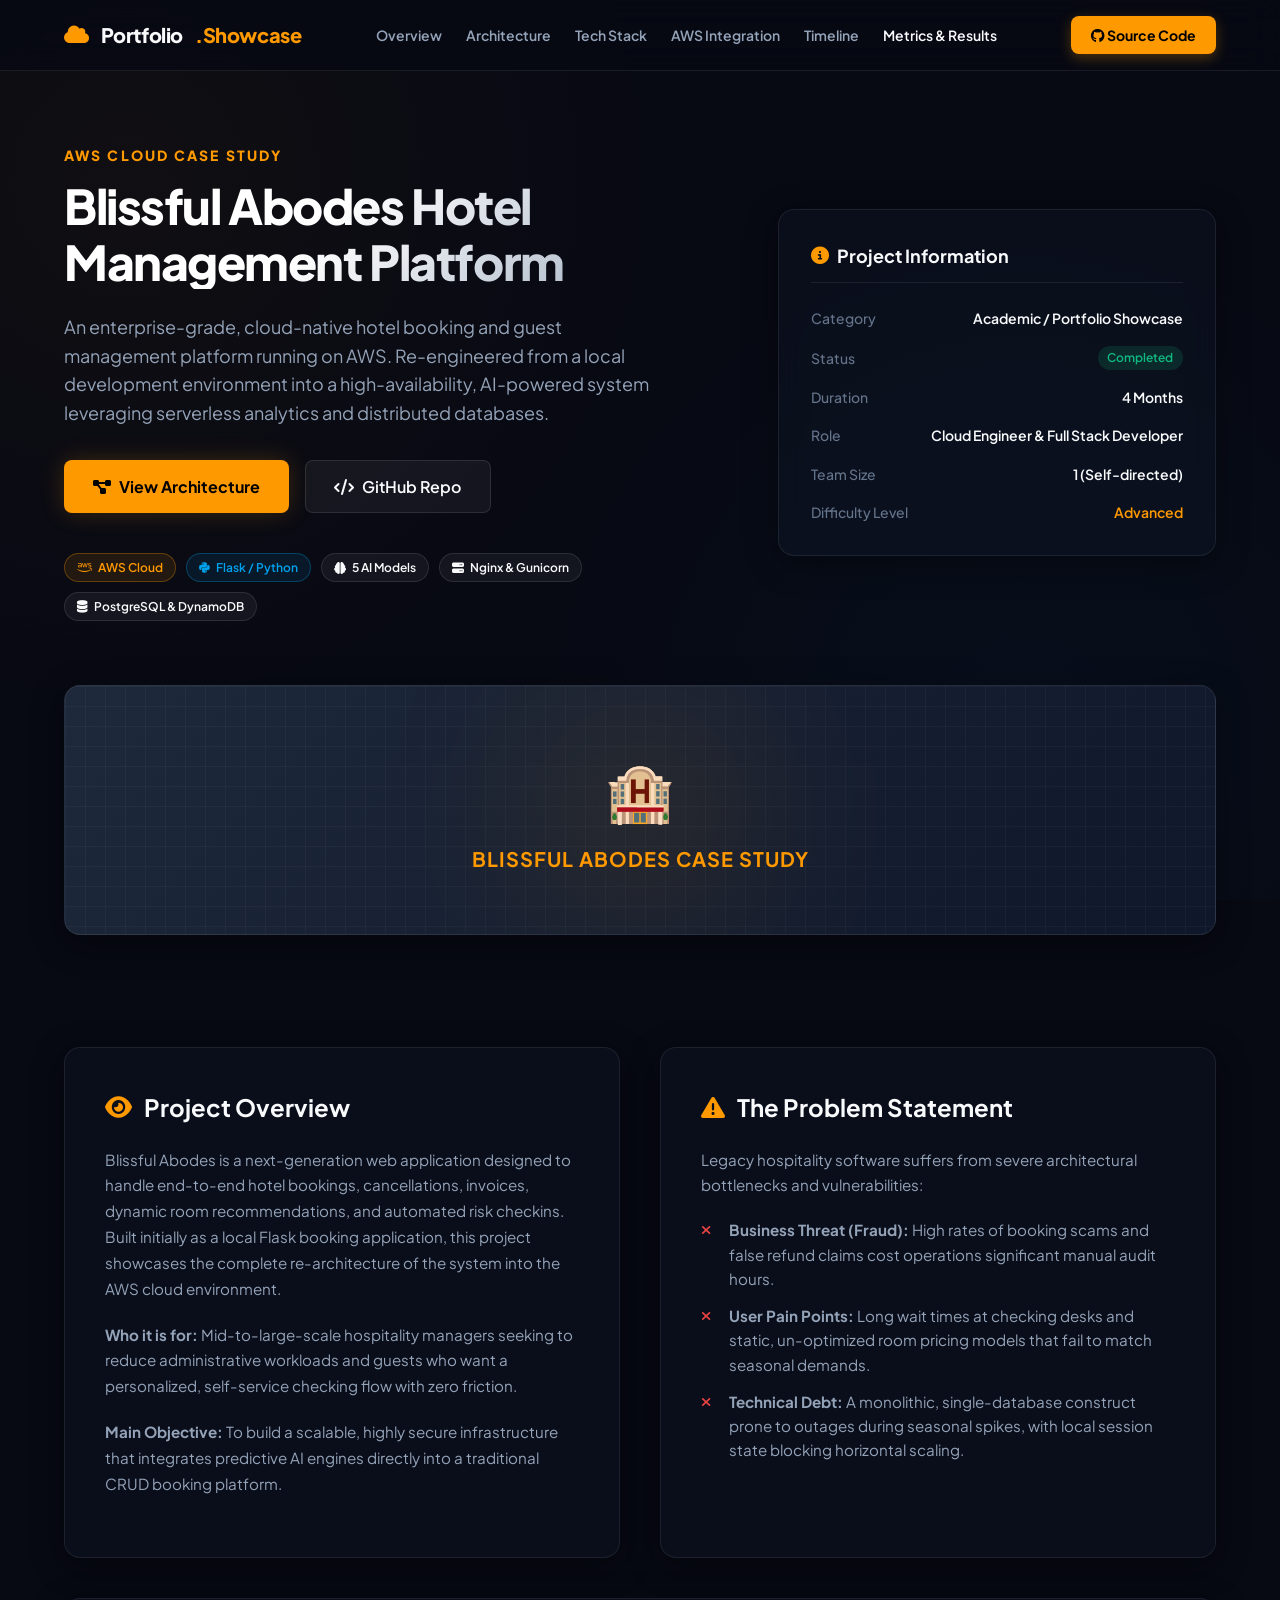
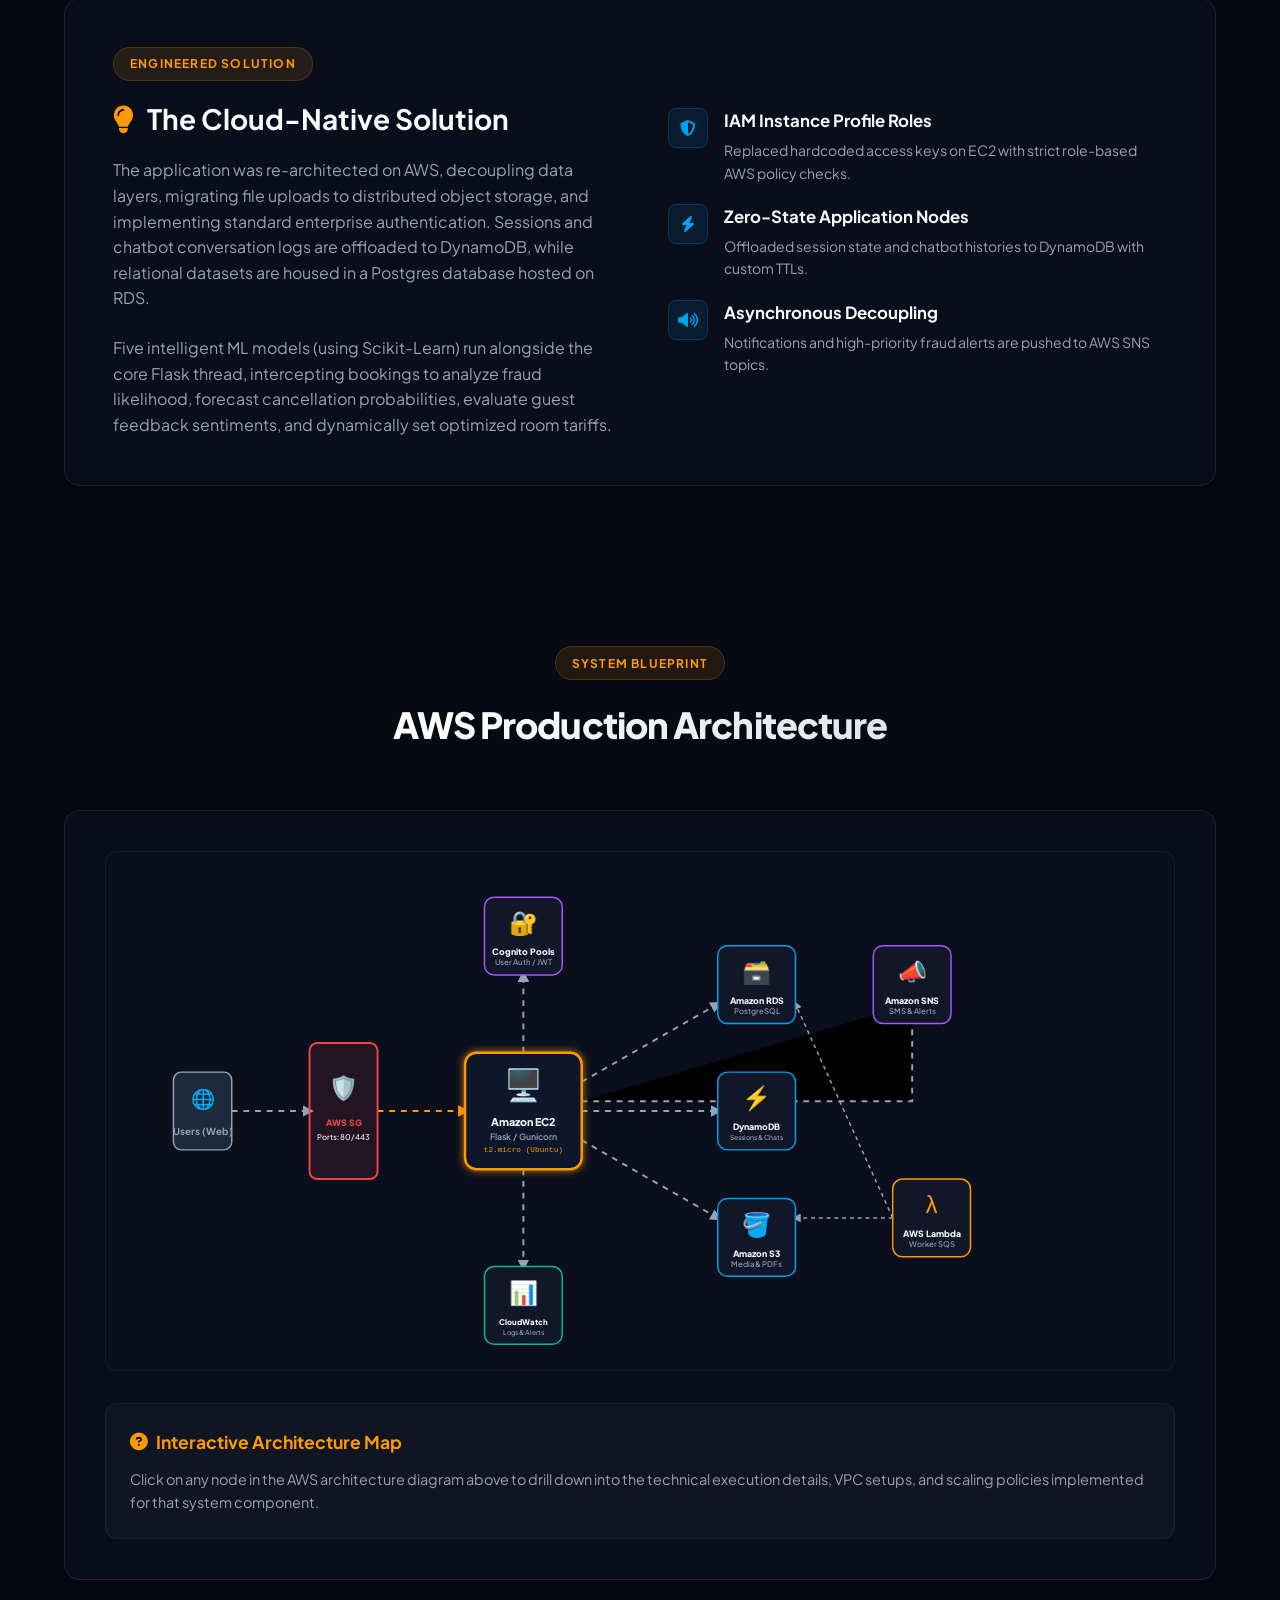
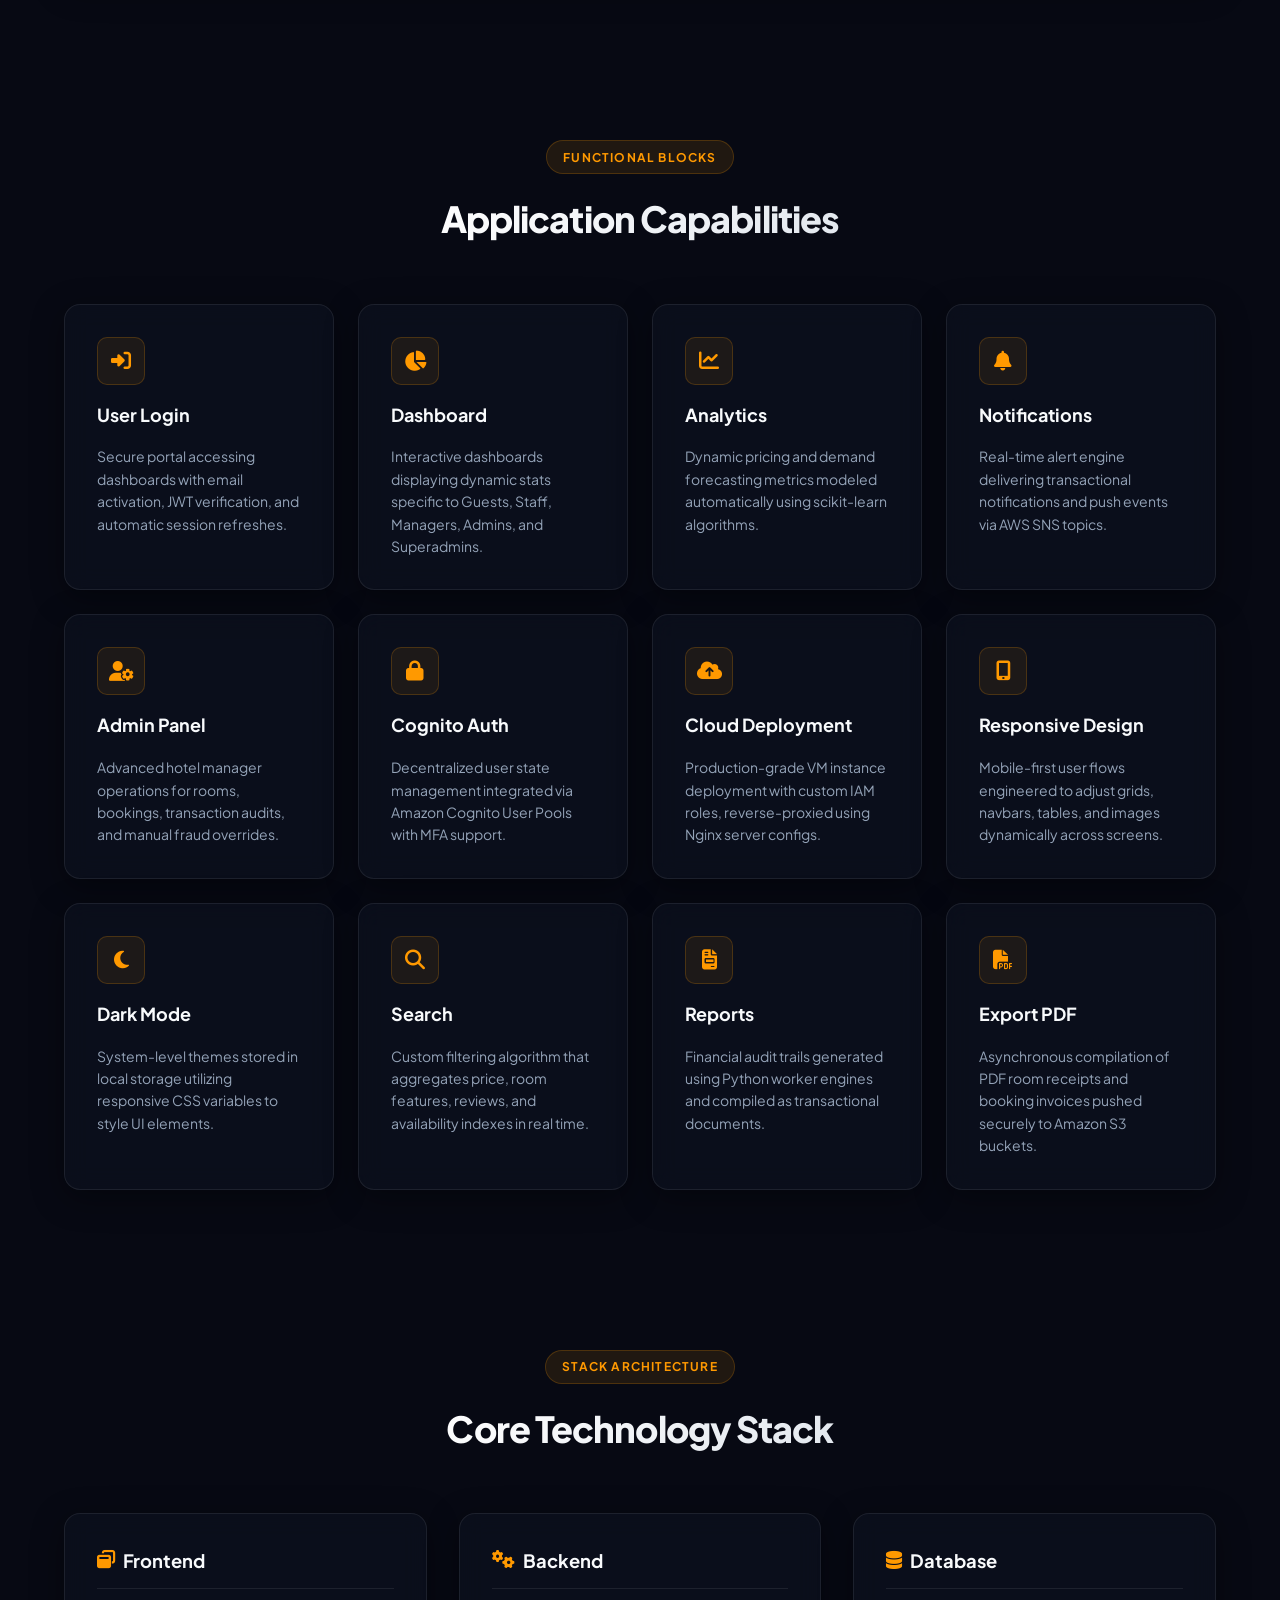
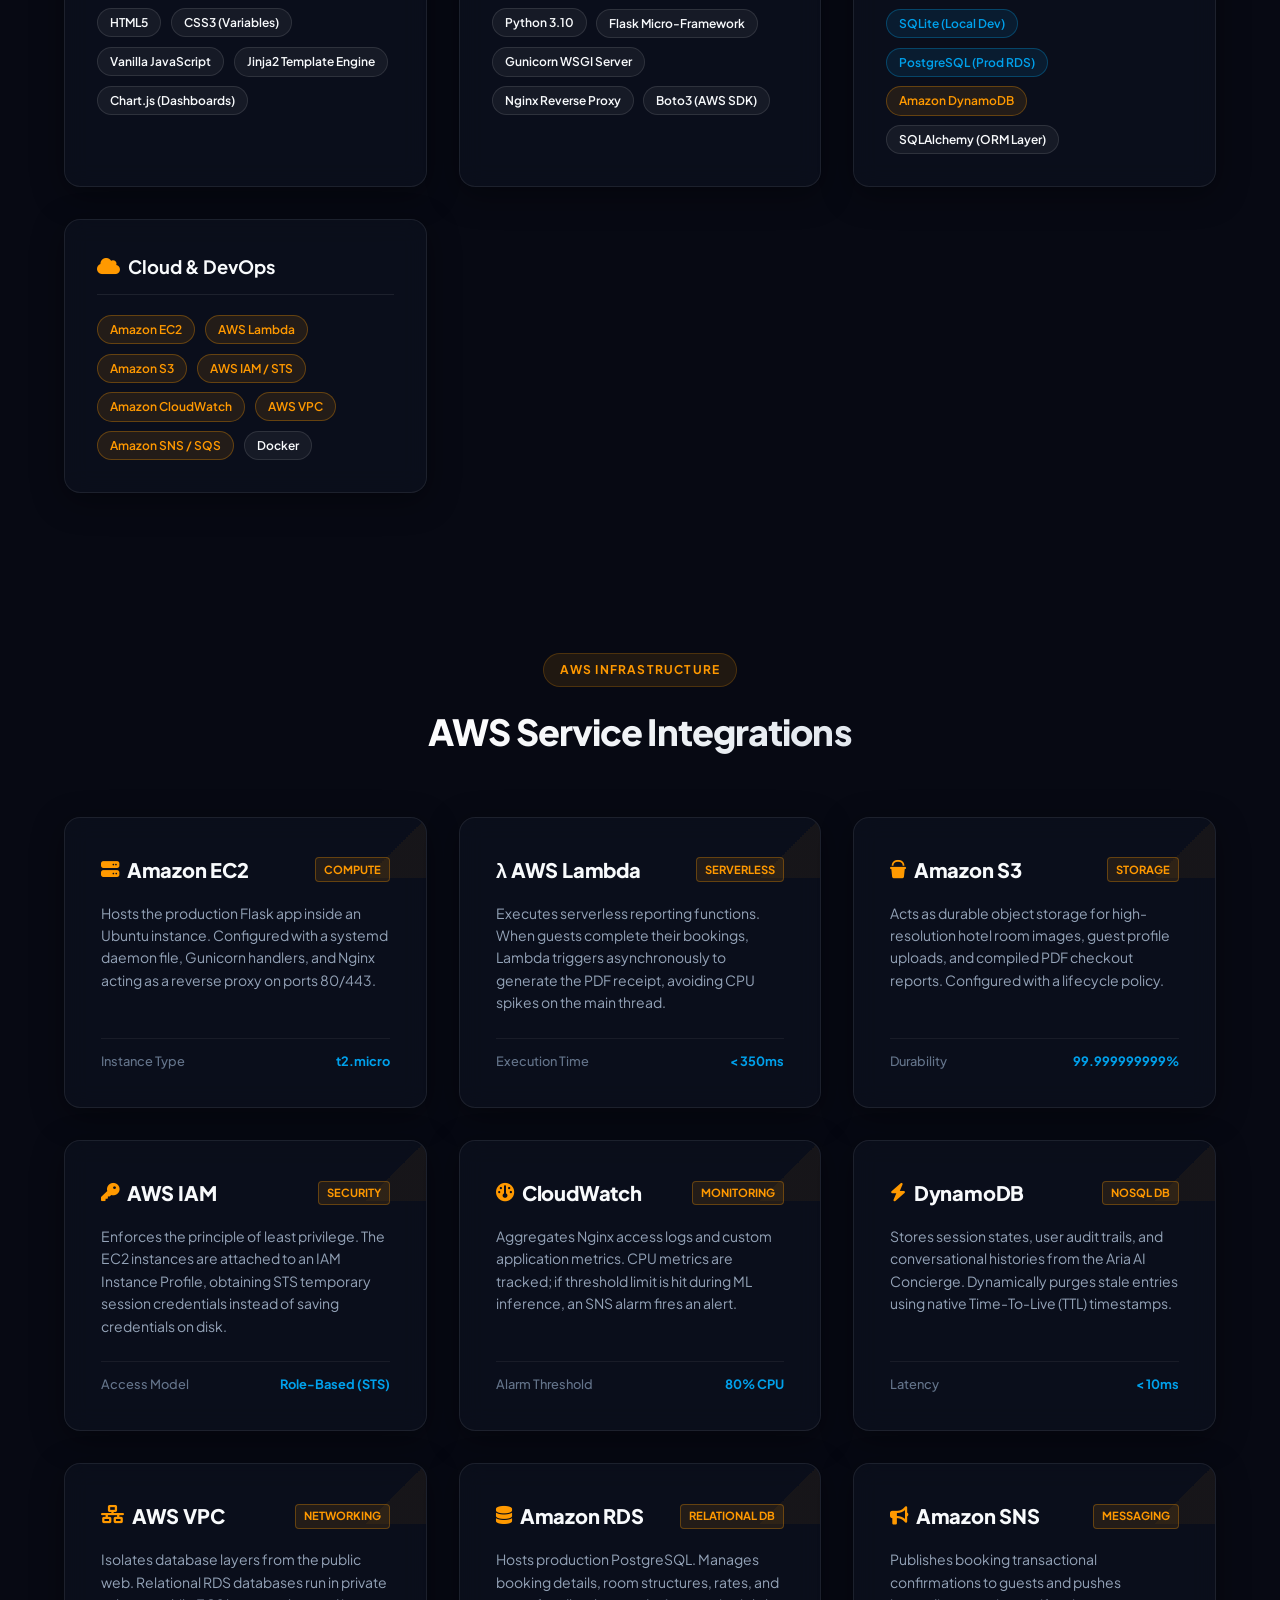
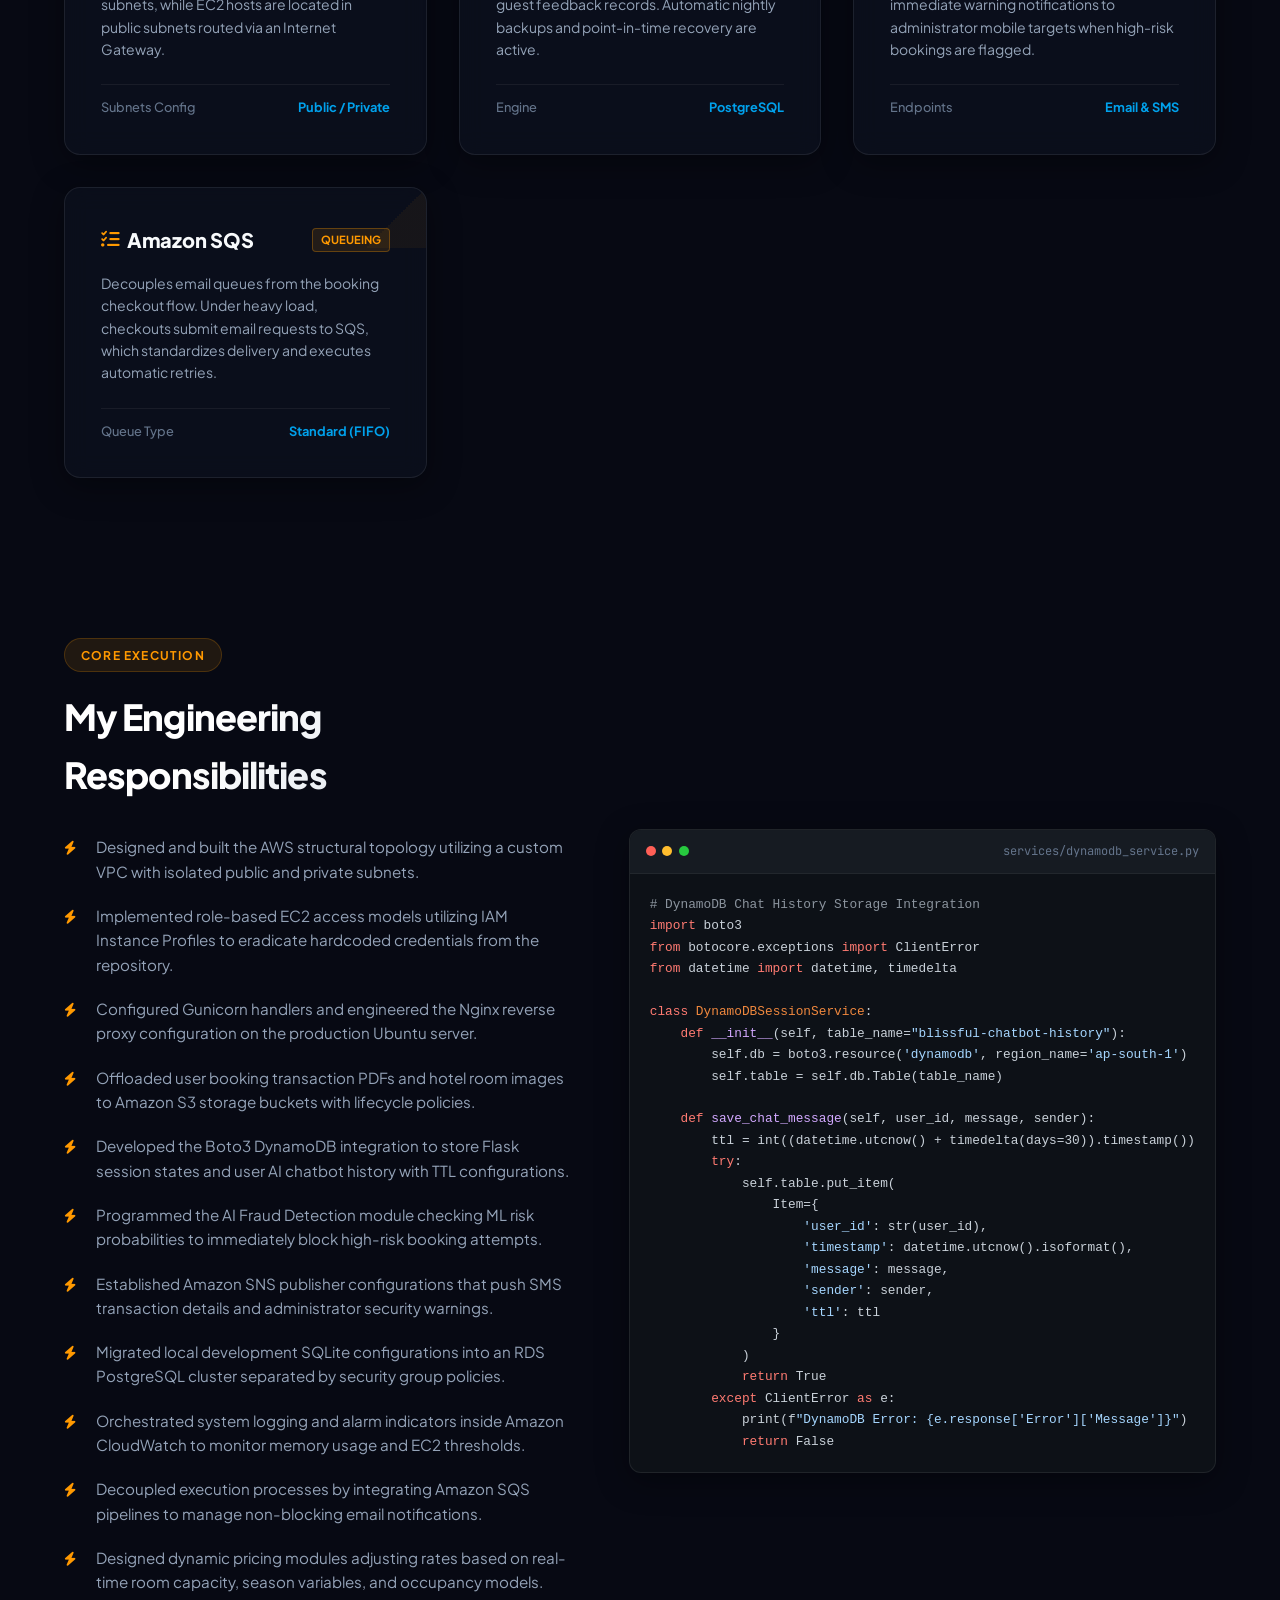
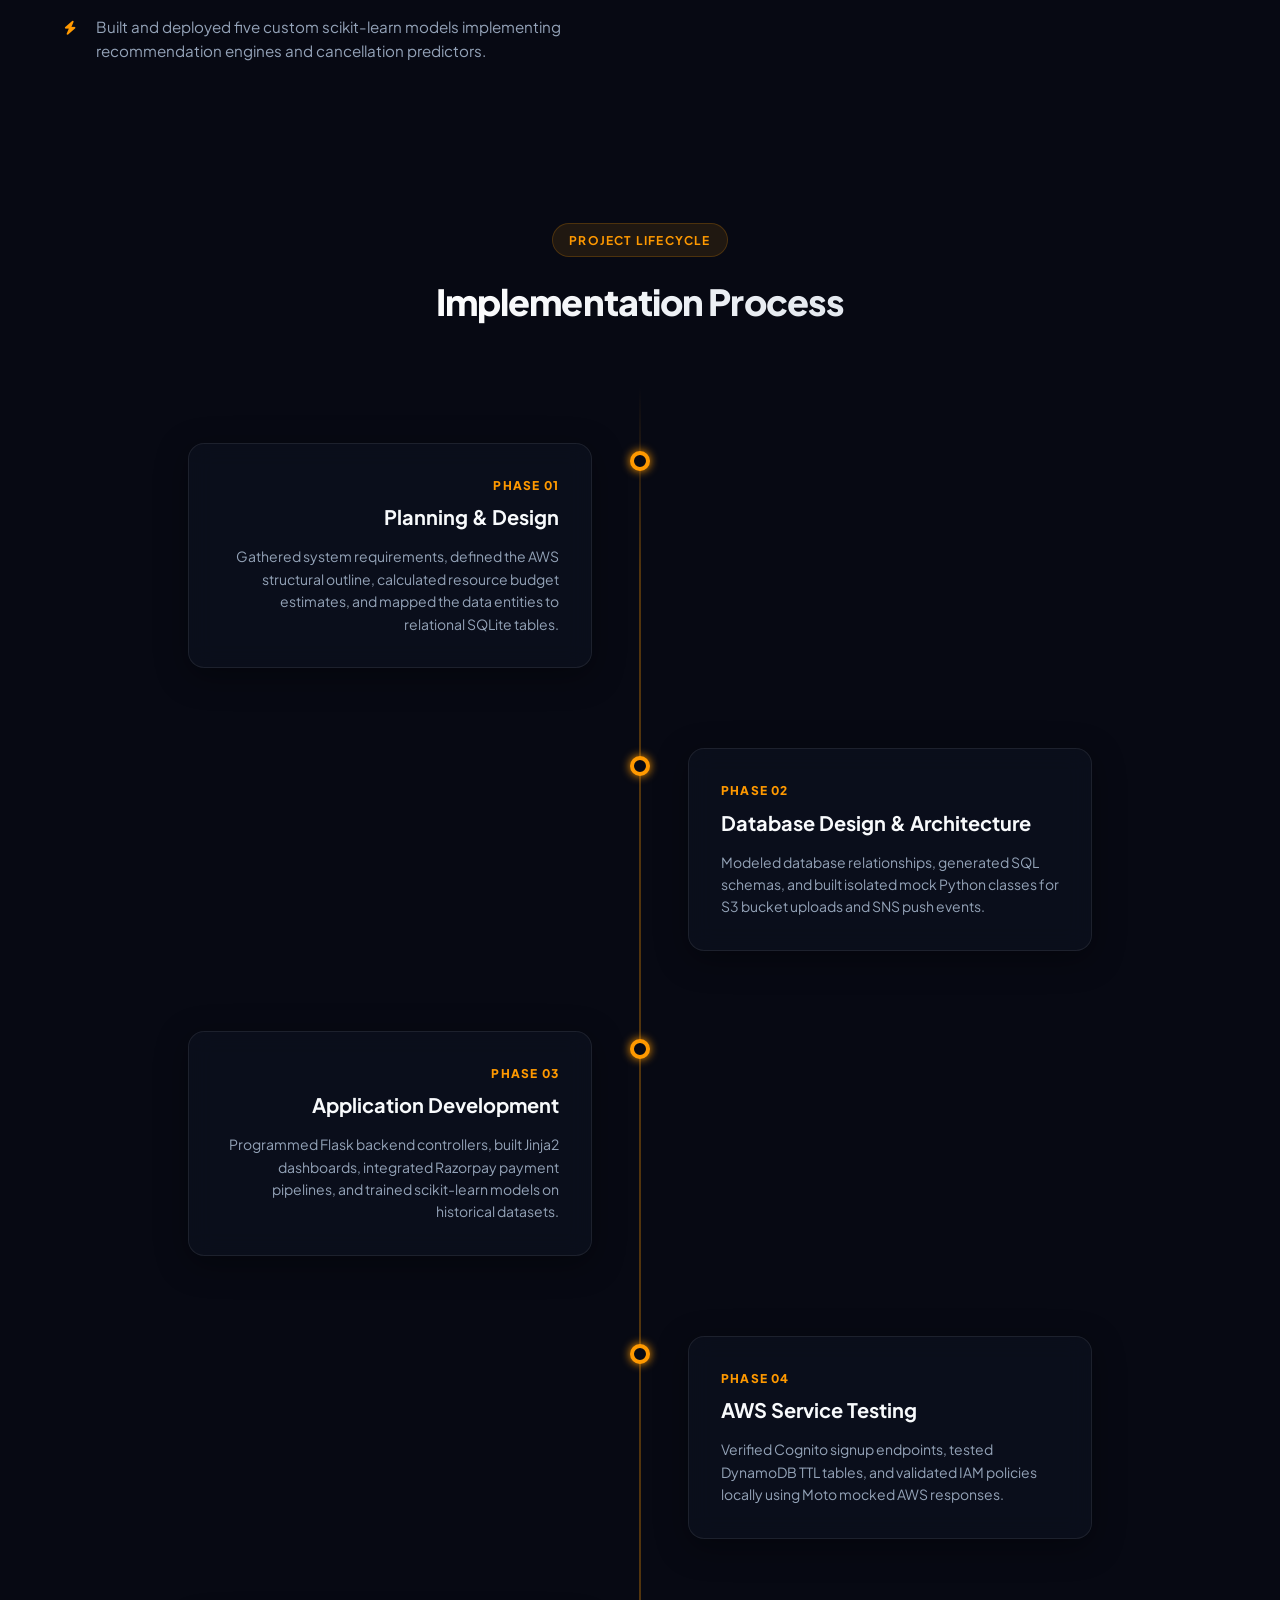
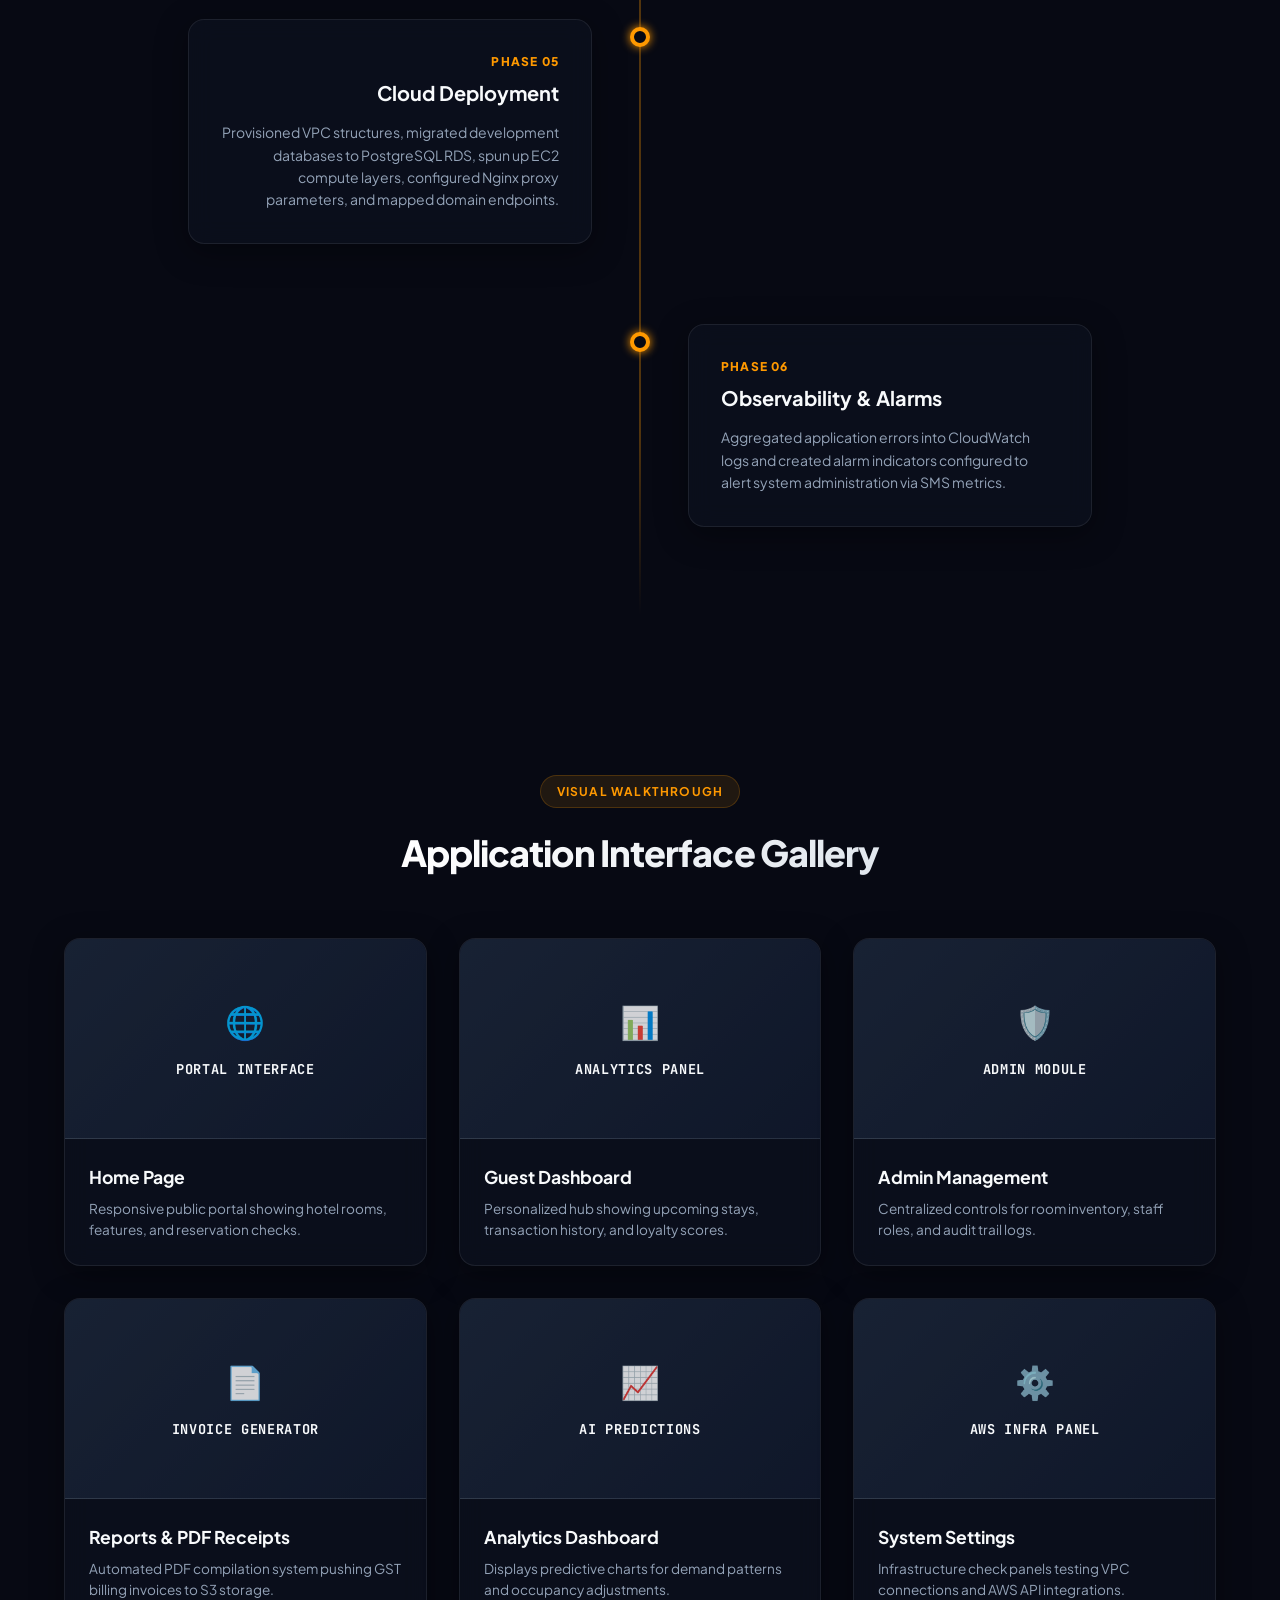
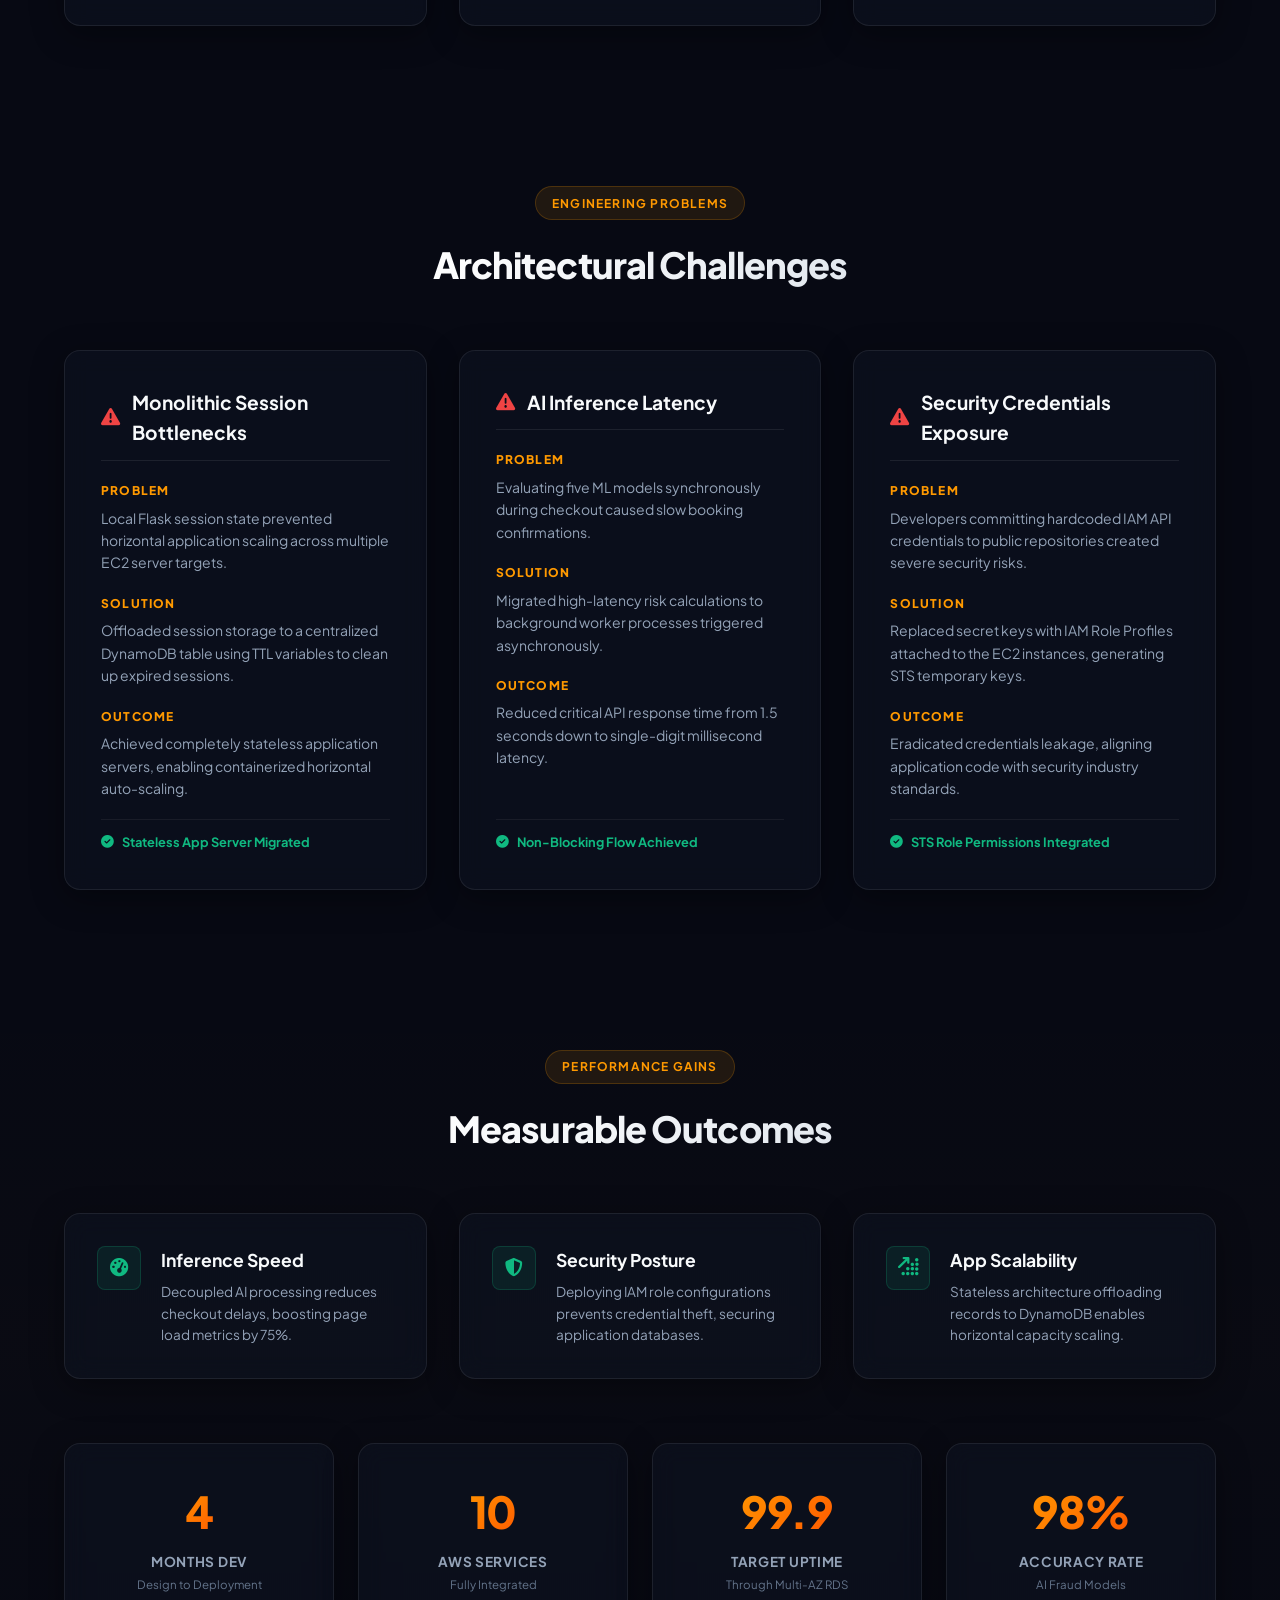
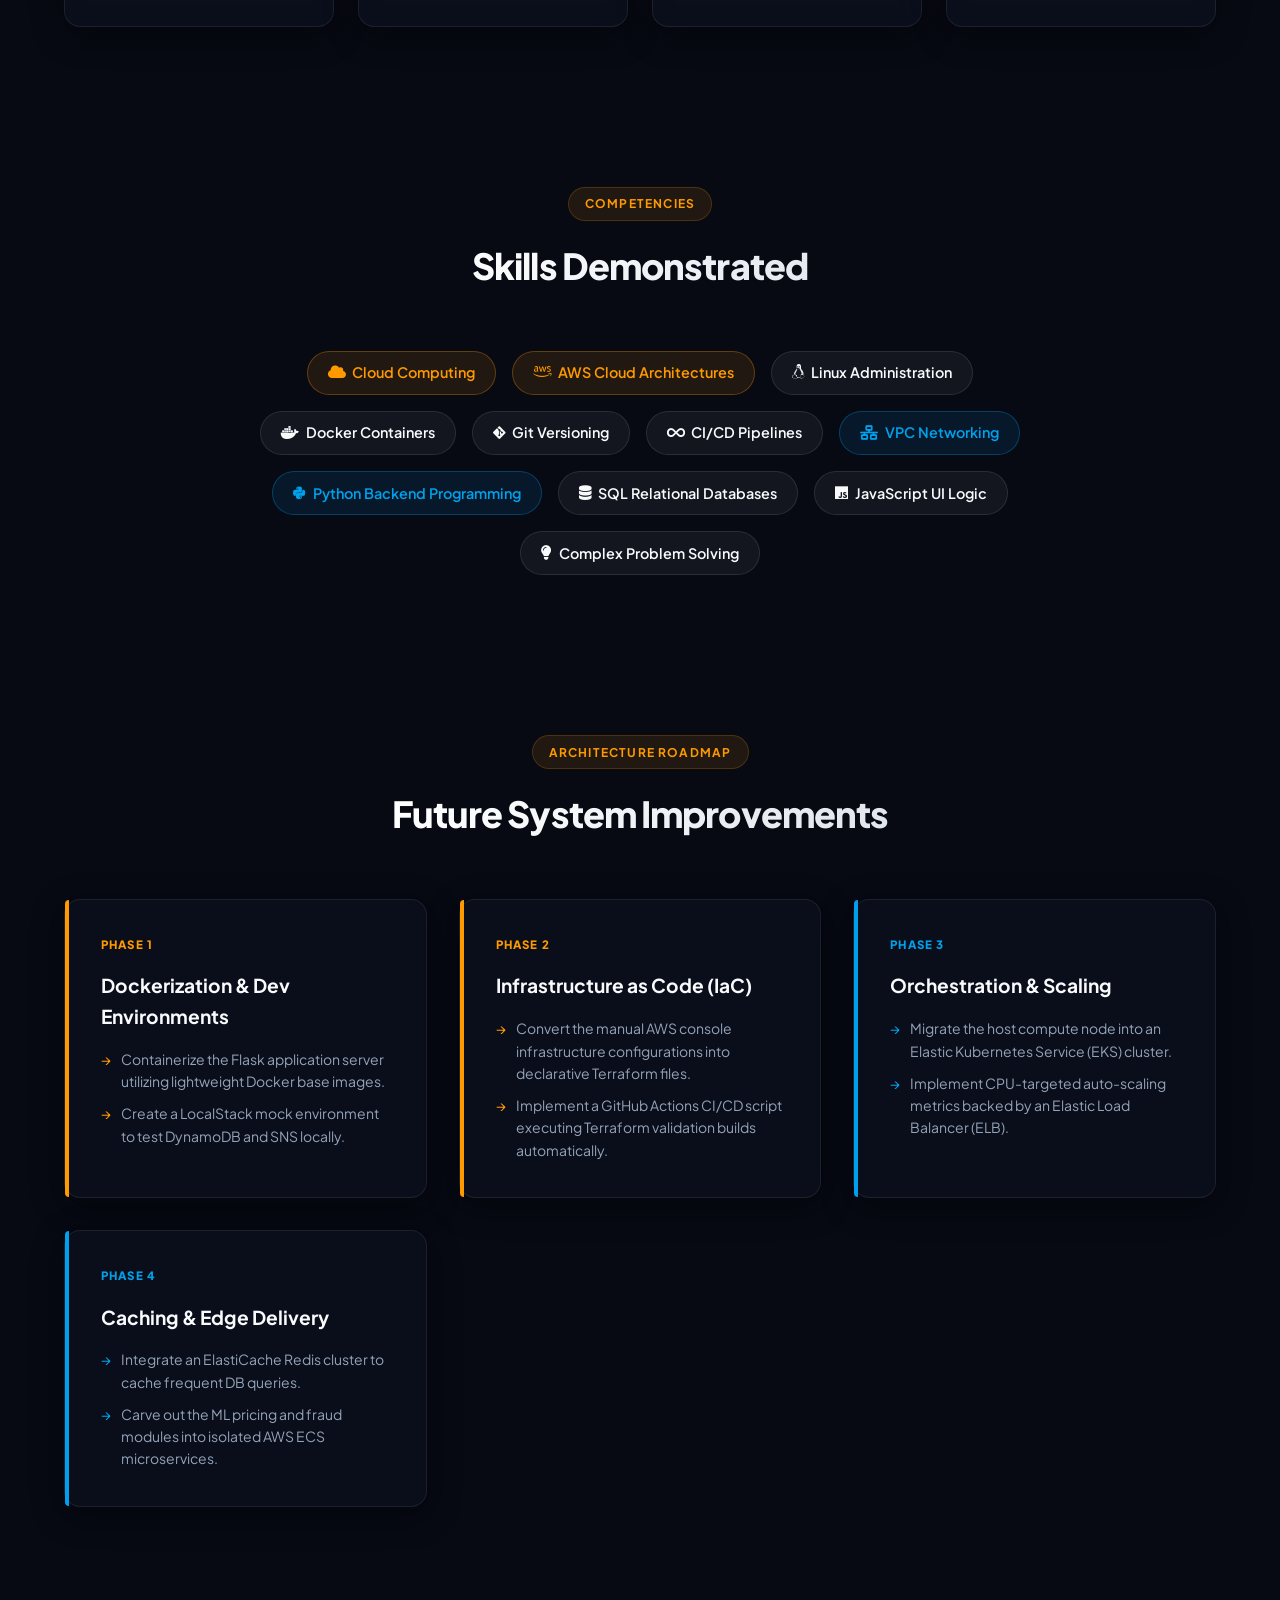
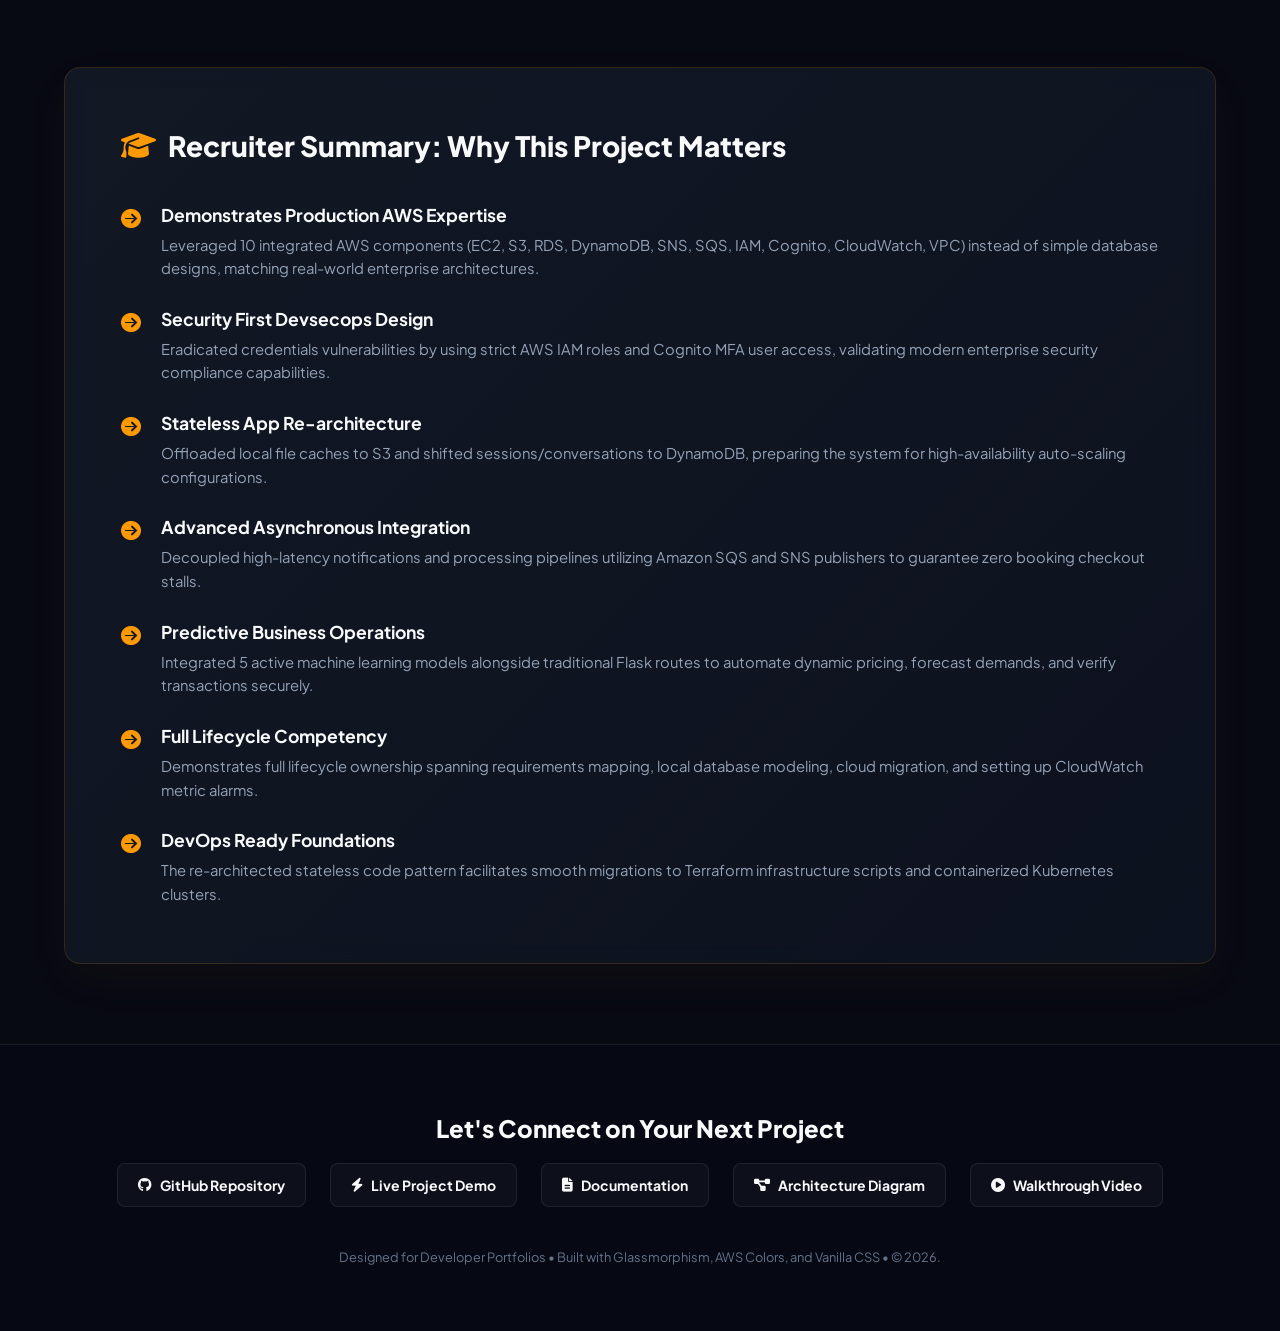
==== Blissful Abodes.html @ 00ce33b1 "Refactor code structure for improved readability and maintainability" ====
<!DOCTYPE html>
<html lang="en">
<head>
    <meta charset="UTF-8">
    <meta name="viewport" content="width=device-width, initial-scale=1.0">
    <title>Case Study: Blissful Abodes | Senior Cloud & DevOps Portfolio</title>
    <meta name="description" content="Detailed cloud architecture and DevOps case study of Blissful Abodes, a production-grade AI-powered hotel management system hosted on AWS.">
    
    <!-- Google Fonts -->
    <link rel="preconnect" href="https://fonts.googleapis.com">
    <link rel="preconnect" href="https://fonts.gstatic.com" crossorigin>
    <link href="https://fonts.googleapis.com/css2?family=Plus+Jakarta+Sans:wght@300;400;500;600;700;800&family=JetBrains+Mono:wght@400;500;600&display=swap" rel="stylesheet">
    
    <!-- FontAwesome Icons -->
    <link rel="stylesheet" href="https://cdnjs.cloudflare.com/ajax/libs/font-awesome/6.4.0/css/all.min.css">

    <style>
        /* ==========================================================================
           1. DESIGN SYSTEM & ROOT VARIABLES
           ========================================================================== */
        :root {
            --bg-dark: #070913;
            --bg-card: rgba(17, 24, 39, 0.45);
            --bg-card-hover: rgba(30, 41, 59, 0.65);
            --border-glass: rgba(255, 255, 255, 0.08);
            --border-glass-hover: rgba(255, 153, 0, 0.3);
            
            /* AWS Color Palette */
            --aws-orange: #ff9900;
            --aws-orange-glow: rgba(255, 153, 0, 0.15);
            --aws-blue: #00a1ec;
            --aws-navy: #232f3e;
            --aws-squid-ink: #111729;
            
            /* UI Colors */
            --text-primary: #f8fafc;
            --text-secondary: #94a3b8;
            --text-muted: #64748b;
            --success: #10b981;
            --danger: #ef4444;
            --purple: #a855f7;
            
            --font-main: 'Plus Jakarta Sans', sans-serif;
            --font-mono: 'JetBrains Mono', monospace;
            --shadow-glow: 0 8px 32px 0 rgba(0, 0, 0, 0.37);
            --shadow-orange: 0 0 25px rgba(255, 153, 0, 0.2);
            --transition-smooth: all 0.3s cubic-bezier(0.4, 0, 0.2, 1);
        }

        /* ==========================================================================
           2. RESET & BASE STYLES
           ========================================================================== */
        * {
            box-sizing: border-box;
            margin: 0;
            padding: 0;
        }

        html {
            scroll-behavior: smooth;
        }

        body {
            background-color: var(--bg-dark);
            background-image: 
                radial-gradient(circle at 10% 20%, rgba(255, 153, 0, 0.04) 0%, transparent 40%),
                radial-gradient(circle at 80% 80%, rgba(0, 161, 236, 0.04) 0%, transparent 40%);
            background-attachment: fixed;
            color: var(--text-primary);
            font-family: var(--font-main);
            line-height: 1.6;
            overflow-x: hidden;
            -webkit-font-smoothing: antialiased;
        }

        a {
            color: inherit;
            text-decoration: none;
            transition: var(--transition-smooth);
        }

        /* Common Container Layout */
        .container {
            width: 100%;
            max-width: 1200px;
            margin: 0 auto;
            padding: 0 1.5rem;
        }

        /* Section Layouts */
        section {
            padding: 5rem 0;
            position: relative;
        }

        /* Glassmorphism Card Style */
        .glass-card {
            background: var(--bg-card);
            backdrop-filter: blur(12px);
            -webkit-backdrop-filter: blur(12px);
            border: 1px solid var(--border-glass);
            border-radius: 16px;
            box-shadow: var(--shadow-glow);
            transition: var(--transition-smooth);
        }

        .glass-card:hover {
            border-color: var(--border-glass-hover);
            transform: translateY(-4px);
            box-shadow: 0 12px 40px 0 rgba(255, 153, 0, 0.08);
        }

        /* Section Titles */
        .section-header {
            margin-bottom: 3.5rem;
            text-align: center;
        }

        .section-tag {
            display: inline-block;
            padding: 0.4rem 1rem;
            background: rgba(255, 153, 0, 0.1);
            border: 1px solid rgba(255, 153, 0, 0.2);
            color: var(--aws-orange);
            border-radius: 9999px;
            font-size: 0.75rem;
            font-weight: 700;
            text-transform: uppercase;
            letter-spacing: 0.1em;
            margin-bottom: 1rem;
        }

        .section-title {
            font-size: 2.25rem;
            font-weight: 800;
            letter-spacing: -0.025em;
            background: linear-gradient(135deg, #fff 30%, #cbd5e1 100%);
            -webkit-background-clip: text;
            -webkit-text-fill-color: transparent;
        }

        /* Badge Style */
        .badge {
            display: inline-flex;
            align-items: center;
            gap: 0.4rem;
            padding: 0.25rem 0.75rem;
            border-radius: 9999px;
            font-size: 0.75rem;
            font-weight: 600;
            background: rgba(255, 255, 255, 0.05);
            border: 1px solid rgba(255, 255, 255, 0.1);
            color: var(--text-primary);
        }

        .badge-aws {
            background: rgba(255, 153, 0, 0.1);
            border: 1px solid rgba(255, 153, 0, 0.3);
            color: var(--aws-orange);
        }

        .badge-blue {
            background: rgba(0, 161, 236, 0.1);
            border: 1px solid rgba(0, 161, 236, 0.3);
            color: var(--aws-blue);
        }

        /* Scroll Animations Utility */
        .reveal {
            opacity: 0;
            transform: translateY(30px);
            transition: opacity 0.8s ease, transform 0.8s cubic-bezier(0.25, 1, 0.5, 1);
        }

        .reveal.active {
            opacity: 1;
            transform: translateY(0);
        }

        /* ==========================================================================
           3. NAVBAR
           ========================================================================== */
        .header-nav {
            position: fixed;
            top: 0;
            left: 0;
            right: 0;
            z-index: 1000;
            background: rgba(7, 9, 19, 0.7);
            backdrop-filter: blur(16px);
            -webkit-backdrop-filter: blur(16px);
            border-bottom: 1px solid var(--border-glass);
            padding: 1rem 0;
        }

        .nav-container {
            display: flex;
            justify-content: space-between;
            align-items: center;
        }

        .nav-logo {
            display: flex;
            align-items: center;
            gap: 0.75rem;
            font-size: 1.25rem;
            font-weight: 800;
            letter-spacing: -0.02em;
        }

        .logo-accent {
            color: var(--aws-orange);
        }

        .nav-links {
            display: flex;
            gap: 1.5rem;
            list-style: none;
            align-items: center;
        }

        .nav-link-item {
            font-size: 0.875rem;
            font-weight: 600;
            color: var(--text-secondary);
        }

        .nav-link-item:hover, .nav-link-item.active {
            color: var(--text-primary);
        }

        .btn-header {
            background: var(--aws-orange);
            color: #000;
            padding: 0.5rem 1.25rem;
            border-radius: 8px;
            font-size: 0.875rem;
            font-weight: 700;
            box-shadow: 0 4px 14px rgba(255, 153, 0, 0.3);
        }

        .btn-header:hover {
            background: #ffaa22;
            transform: translateY(-2px);
            box-shadow: 0 6px 20px rgba(255, 153, 0, 0.4);
        }

        /* ==========================================================================
           4. HERO & METADATA SECTION
           ========================================================================== */
        .hero-section {
            padding-top: 9rem;
            padding-bottom: 4rem;
            overflow: hidden;
        }

        .hero-grid {
            display: grid;
            grid-template-columns: 1.2fr 0.8fr;
            gap: 3.5rem;
            align-items: center;
        }

        .hero-content {
            display: flex;
            flex-direction: column;
            align-items: flex-start;
        }

        .hero-pretitle {
            color: var(--aws-orange);
            font-weight: 800;
            text-transform: uppercase;
            font-size: 0.875rem;
            letter-spacing: 0.15em;
            margin-bottom: 0.75rem;
        }

        .hero-title {
            font-size: 3rem;
            font-weight: 850;
            line-height: 1.15;
            letter-spacing: -0.03em;
            margin-bottom: 1.5rem;
            background: linear-gradient(135deg, #ffffff 40%, #94a3b8 100%);
            -webkit-background-clip: text;
            -webkit-text-fill-color: transparent;
        }

        .hero-desc {
            font-size: 1.125rem;
            color: var(--text-secondary);
            margin-bottom: 2rem;
            max-width: 600px;
        }

        .hero-action-buttons {
            display: flex;
            gap: 1rem;
            margin-bottom: 2.5rem;
        }

        .btn-primary {
            background: var(--aws-orange);
            color: #000;
            padding: 0.8rem 1.8rem;
            border-radius: 8px;
            font-weight: 700;
            display: inline-flex;
            align-items: center;
            gap: 0.5rem;
            box-shadow: var(--shadow-orange);
        }

        .btn-primary:hover {
            background: #ffab24;
            transform: translateY(-2px);
            box-shadow: 0 8px 30px rgba(255, 153, 0, 0.4);
        }

        .btn-secondary {
            background: rgba(255, 255, 255, 0.05);
            border: 1px solid rgba(255, 255, 255, 0.1);
            color: var(--text-primary);
            padding: 0.8rem 1.8rem;
            border-radius: 8px;
            font-weight: 600;
            display: inline-flex;
            align-items: center;
            gap: 0.5rem;
        }

        .btn-secondary:hover {
            background: rgba(255, 255, 255, 0.1);
            border-color: rgba(255, 255, 255, 0.2);
            transform: translateY(-2px);
        }

        .tech-badges-row {
            display: flex;
            flex-wrap: wrap;
            gap: 0.6rem;
        }

        /* Project Card Specs */
        .meta-card {
            padding: 2rem;
            display: flex;
            flex-direction: column;
            gap: 1.5rem;
        }

        .meta-title {
            font-size: 1.125rem;
            font-weight: 700;
            border-bottom: 1px solid rgba(255, 255, 255, 0.08);
            padding-bottom: 0.75rem;
            color: var(--text-primary);
            display: flex;
            align-items: center;
            gap: 0.5rem;
        }

        .meta-title i {
            color: var(--aws-orange);
        }

        .meta-list {
            display: flex;
            flex-direction: column;
            gap: 1rem;
            list-style: none;
        }

        .meta-item {
            display: flex;
            justify-content: space-between;
            align-items: center;
            font-size: 0.875rem;
        }

        .meta-label {
            color: var(--text-muted);
            font-weight: 500;
        }

        .meta-val {
            font-weight: 600;
            color: var(--text-primary);
        }

        .meta-val.status-completed {
            color: var(--success);
            background: rgba(16, 185, 129, 0.15);
            padding: 0.15rem 0.6rem;
            border-radius: 9999px;
            font-size: 0.75rem;
        }

        /* Banner Graphics Overlay */
        .banner-mockup {
            position: relative;
            width: 100%;
            height: 250px;
            border-radius: 16px;
            overflow: hidden;
            margin-bottom: 2rem;
            border: 1px solid var(--border-glass);
            background: linear-gradient(135deg, #1e293b 0%, #0f172a 100%);
            display: flex;
            justify-content: center;
            align-items: center;
            box-shadow: var(--shadow-glow);
        }

        .banner-grid-overlay {
            position: absolute;
            inset: 0;
            background-image: 
                linear-gradient(rgba(255,255,255,0.03) 1px, transparent 1px),
                linear-gradient(90deg, rgba(255,255,255,0.03) 1px, transparent 1px);
            background-size: 20px 20px;
        }

        .banner-glow {
            position: absolute;
            width: 150px;
            height: 150px;
            background: var(--aws-orange);
            filter: blur(100px);
            opacity: 0.25;
            border-radius: 50%;
        }

        .banner-content-inner {
            position: relative;
            z-index: 2;
            text-align: center;
        }

        .banner-logo {
            font-size: 3.5rem;
            margin-bottom: 0.5rem;
        }

        .banner-text {
            font-weight: 700;
            font-size: 1.25rem;
            letter-spacing: 0.05em;
            color: var(--aws-orange);
        }

        /* ==========================================================================
           5. OVERVIEW & PROBLEM & SOLUTION
           ========================================================================== */
        .case-details-grid {
            display: grid;
            grid-template-columns: 1fr 1fr;
            gap: 2.5rem;
        }

        .detail-card {
            padding: 2.5rem;
        }

        .detail-card h3 {
            font-size: 1.5rem;
            font-weight: 700;
            margin-bottom: 1.25rem;
            display: flex;
            align-items: center;
            gap: 0.75rem;
        }

        .detail-card h3 i {
            color: var(--aws-orange);
        }

        .detail-card p {
            color: var(--text-secondary);
            font-size: 0.95rem;
            line-height: 1.7;
            margin-bottom: 1.25rem;
        }

        .detail-card ul {
            list-style: none;
            display: flex;
            flex-direction: column;
            gap: 0.8rem;
        }

        .detail-card li {
            position: relative;
            padding-left: 1.75rem;
            color: var(--text-secondary);
            font-size: 0.95rem;
        }

        .detail-card li::before {
            content: "\f00c";
            font-family: "Font Awesome 6 Free";
            font-weight: 900;
            position: absolute;
            left: 0;
            top: 2px;
            color: var(--success);
            font-size: 0.85rem;
        }

        .detail-card.problem-card li::before {
            content: "\f00d";
            color: var(--danger);
        }

        /* Solution card spans full width */
        .solution-section {
            margin-top: 2.5rem;
        }

        .solution-card-inner {
            padding: 3rem;
            display: grid;
            grid-template-columns: 1fr 1fr;
            gap: 3.5rem;
            align-items: center;
        }

        .solution-features-list {
            display: flex;
            flex-direction: column;
            gap: 1.25rem;
        }

        .solution-feature-item {
            display: flex;
            gap: 1rem;
        }

        .sol-icon-box {
            width: 40px;
            height: 40px;
            border-radius: 8px;
            background: rgba(0, 161, 236, 0.1);
            border: 1px solid rgba(0, 161, 236, 0.2);
            color: var(--aws-blue);
            display: flex;
            justify-content: center;
            align-items: center;
            flex-shrink: 0;
        }

        .sol-text-box h4 {
            font-size: 1.05rem;
            font-weight: 700;
            margin-bottom: 0.25rem;
        }

        .sol-text-box p {
            font-size: 0.875rem;
            color: var(--text-secondary);
        }

        /* ==========================================================================
           6. ARCHITECTURE DIAGRAM SECTION
           ========================================================================== */
        .architecture-wrapper {
            padding: 2.5rem;
            display: flex;
            flex-direction: column;
            gap: 2rem;
        }

        .arch-interactive-svg {
            width: 100%;
            max-height: 520px;
            background: rgba(15, 23, 42, 0.2);
            border-radius: 12px;
            border: 1px solid rgba(255, 255, 255, 0.05);
            padding: 1rem;
        }

        .arch-node {
            cursor: pointer;
            transition: filter 0.3s ease;
        }

        .arch-node:hover {
            filter: drop-shadow(0px 0px 8px var(--aws-orange));
        }

        .arch-link {
            stroke-dasharray: 6;
            animation: dash 12s linear infinite;
        }

        @keyframes dash {
            to {
                stroke-dashoffset: -100;
            }
        }

        .arch-details-panel {
            background: rgba(255, 255, 255, 0.03);
            border: 1px solid rgba(255, 255, 255, 0.05);
            border-radius: 12px;
            padding: 1.5rem;
            display: flex;
            flex-direction: column;
            gap: 0.75rem;
        }

        .arch-details-title {
            font-size: 1.1rem;
            font-weight: 700;
            color: var(--aws-orange);
            display: flex;
            align-items: center;
            gap: 0.5rem;
        }

        .arch-details-text {
            color: var(--text-secondary);
            font-size: 0.9rem;
        }

        /* ==========================================================================
           7. FEATURES SECTION
           ========================================================================== */
        .features-grid {
            display: grid;
            grid-template-columns: repeat(auto-fill, minmax(260px, 1fr));
            gap: 1.5rem;
        }

        .feature-card {
            padding: 2rem;
            display: flex;
            flex-direction: column;
            align-items: flex-start;
            gap: 1rem;
        }

        .feature-icon-wrapper {
            width: 48px;
            height: 48px;
            border-radius: 10px;
            background: rgba(255, 153, 0, 0.08);
            border: 1px solid rgba(255, 153, 0, 0.2);
            color: var(--aws-orange);
            display: flex;
            justify-content: center;
            align-items: center;
            font-size: 1.25rem;
            transition: var(--transition-smooth);
        }

        .feature-card:hover .feature-icon-wrapper {
            background: var(--aws-orange);
            color: #000;
            box-shadow: 0 0 15px rgba(255, 153, 0, 0.3);
            transform: scale(1.05);
        }

        .feature-card-title {
            font-size: 1.125rem;
            font-weight: 700;
        }

        .feature-card-desc {
            font-size: 0.875rem;
            color: var(--text-secondary);
            line-height: 1.6;
        }

        /* ==========================================================================
           8. TECH STACK SECTION
           ========================================================================== */
        .tech-stack-container {
            display: grid;
            grid-template-columns: repeat(auto-fit, minmax(280px, 1fr));
            gap: 2rem;
        }

        .tech-group-card {
            padding: 2rem;
            display: flex;
            flex-direction: column;
            gap: 1.25rem;
        }

        .tech-group-title {
            font-size: 1.15rem;
            font-weight: 700;
            display: flex;
            align-items: center;
            gap: 0.5rem;
            border-bottom: 1px solid rgba(255, 255, 255, 0.08);
            padding-bottom: 0.75rem;
        }

        .tech-group-title i {
            color: var(--aws-orange);
        }

        .tech-items-flex {
            display: flex;
            flex-wrap: wrap;
            gap: 0.6rem;
        }

        /* ==========================================================================
           9. AWS SERVICES USED SECTION
           ========================================================================== */
        .aws-grid {
            display: grid;
            grid-template-columns: repeat(auto-fill, minmax(340px, 1fr));
            gap: 2rem;
        }

        .aws-service-card {
            padding: 2.25rem;
            position: relative;
            overflow: hidden;
            display: flex;
            flex-direction: column;
            gap: 1rem;
        }

        .aws-service-card::after {
            content: "";
            position: absolute;
            top: 0;
            right: 0;
            width: 60px;
            height: 60px;
            background: linear-gradient(135deg, transparent 50%, rgba(255, 153, 0, 0.05) 50%);
            pointer-events: none;
        }

        .aws-badge-header {
            display: flex;
            justify-content: space-between;
            align-items: center;
        }

        .aws-name {
            font-size: 1.25rem;
            font-weight: 800;
            letter-spacing: -0.01em;
            display: flex;
            align-items: center;
            gap: 0.5rem;
        }

        .aws-name i {
            color: var(--aws-orange);
            font-size: 1.15rem;
        }

        .aws-role-tag {
            font-size: 0.7rem;
            font-weight: 700;
            background: rgba(255, 153, 0, 0.1);
            border: 1px solid rgba(255, 153, 0, 0.3);
            color: var(--aws-orange);
            padding: 0.15rem 0.5rem;
            border-radius: 4px;
            text-transform: uppercase;
        }

        .aws-purpose {
            font-size: 0.875rem;
            color: var(--text-secondary);
            line-height: 1.6;
            margin-bottom: 0.5rem;
        }

        .aws-card-footer {
            border-top: 1px solid rgba(255, 255, 255, 0.06);
            padding-top: 0.75rem;
            margin-top: auto;
            display: flex;
            justify-content: space-between;
            align-items: center;
            font-size: 0.8rem;
        }

        .aws-stat-label {
            color: var(--text-muted);
            font-weight: 500;
        }

        .aws-stat-value {
            color: var(--aws-blue);
            font-weight: 700;
        }

        /* ==========================================================================
           10. MY RESPONSIBILITIES
           ========================================================================== */
        .responsibilities-layout {
            display: grid;
            grid-template-columns: 1.1fr 0.9fr;
            gap: 3.5rem;
            align-items: center;
        }

        .resp-list {
            list-style: none;
            display: flex;
            flex-direction: column;
            gap: 1.25rem;
        }

        .resp-item {
            position: relative;
            padding-left: 2rem;
            font-size: 0.95rem;
            color: var(--text-secondary);
        }

        .resp-item::before {
            content: "\f0e7"; /* Lightning bolt */
            font-family: "Font Awesome 6 Free";
            font-weight: 900;
            position: absolute;
            left: 0;
            top: 2px;
            color: var(--aws-orange);
            font-size: 0.875rem;
            transition: var(--transition-smooth);
        }

        .resp-item:hover::before {
            transform: scale(1.2) rotate(15deg);
            color: #ffaa00;
        }

        /* Code snippets section */
        .code-container {
            border-radius: 12px;
            overflow: hidden;
            border: 1px solid var(--border-glass);
            background: #0d1117;
            box-shadow: var(--shadow-glow);
        }

        .code-header {
            background: #161b22;
            padding: 0.75rem 1rem;
            display: flex;
            align-items: center;
            justify-content: space-between;
            border-bottom: 1px solid rgba(255, 255, 255, 0.05);
        }

        .code-dots {
            display: flex;
            gap: 0.4rem;
        }

        .code-dot {
            width: 10px;
            height: 10px;
            border-radius: 50%;
        }

        .dot-red { background: #ff5f56; }
        .dot-yellow { background: #ffbd2e; }
        .dot-green { background: #27c93f; }

        .code-title {
            font-family: var(--font-mono);
            font-size: 0.75rem;
            color: var(--text-muted);
        }

        .code-body {
            padding: 1.25rem;
            font-family: var(--font-mono);
            font-size: 0.8rem;
            line-height: 1.6;
            overflow-x: auto;
            color: #c9d1d9;
        }

        .keyword { color: #ff7b72; }
        .function { color: #d2a8ff; }
        .string { color: #a5d6ff; }
        .comment { color: #8b949e; }
        .class { color: #f0883e; }

        /* ==========================================================================
           11. IMPLEMENTATION PROCESS (TIMELINE)
           ========================================================================== */
        .timeline-container {
            position: relative;
            max-width: 1000px;
            margin: 0 auto;
            padding: 2rem 0;
        }

        .timeline-container::before {
            content: "";
            position: absolute;
            top: 0;
            bottom: 0;
            left: 50%;
            width: 2px;
            background: linear-gradient(to bottom, transparent, rgba(255, 153, 0, 0.3) 10%, rgba(255, 153, 0, 0.3) 90%, transparent);
            transform: translateX(-50%);
        }

        .timeline-item {
            position: relative;
            width: 50%;
            padding: 1.5rem 3rem;
            margin-bottom: 2rem;
        }

        .timeline-item.left {
            left: 0;
            text-align: right;
        }

        .timeline-item.right {
            left: 50%;
            text-align: left;
        }

        .timeline-dot {
            position: absolute;
            top: 2rem;
            width: 20px;
            height: 20px;
            border-radius: 50%;
            background: var(--bg-dark);
            border: 4px solid var(--aws-orange);
            z-index: 2;
            box-shadow: 0 0 10px var(--aws-orange);
            transition: var(--transition-smooth);
        }

        .timeline-item.left .timeline-dot {
            right: -10px;
        }

        .timeline-item.right .timeline-dot {
            left: -10px;
        }

        .timeline-item:hover .timeline-dot {
            background: var(--aws-orange);
            transform: scale(1.2);
        }

        .timeline-card {
            padding: 2rem;
        }

        .timeline-step {
            font-size: 0.75rem;
            font-weight: 800;
            color: var(--aws-orange);
            text-transform: uppercase;
            letter-spacing: 0.1em;
            margin-bottom: 0.4rem;
        }

        .timeline-title {
            font-size: 1.25rem;
            font-weight: 700;
            margin-bottom: 0.75rem;
        }

        .timeline-desc {
            font-size: 0.875rem;
            color: var(--text-secondary);
        }

        /* ==========================================================================
           12. SCREENSHOTS GALLERY
           ========================================================================== */
        .gallery-grid {
            display: grid;
            grid-template-columns: repeat(auto-fill, minmax(320px, 1fr));
            gap: 2rem;
        }

        .gallery-card {
            overflow: hidden;
            display: flex;
            flex-direction: column;
        }

        .gallery-image-box {
            position: relative;
            width: 100%;
            height: 200px;
            background: linear-gradient(135deg, #1e293b 0%, #0f172a 100%);
            border-bottom: 1px solid var(--border-glass);
            display: flex;
            justify-content: center;
            align-items: center;
        }

        .gallery-image-placeholder {
            position: absolute;
            inset: 0;
            display: flex;
            flex-direction: column;
            justify-content: center;
            align-items: center;
            padding: 1.5rem;
            text-align: center;
            background: rgba(15, 23, 42, 0.4);
            transition: var(--transition-smooth);
        }

        .gallery-card:hover .gallery-image-placeholder {
            background: rgba(255, 153, 0, 0.08);
        }

        .gallery-icon {
            font-size: 2rem;
            color: var(--aws-orange);
            margin-bottom: 0.75rem;
            opacity: 0.8;
        }

        .gallery-preview-label {
            font-family: var(--font-mono);
            font-size: 0.85rem;
            font-weight: 700;
            letter-spacing: 0.05em;
            color: var(--text-primary);
        }

        .gallery-info {
            padding: 1.5rem;
        }

        .gallery-title {
            font-size: 1.1rem;
            font-weight: 700;
            margin-bottom: 0.4rem;
        }

        .gallery-desc {
            font-size: 0.85rem;
            color: var(--text-secondary);
        }

        /* ==========================================================================
           13. CHALLENGES & SOLUTIONS
           ========================================================================== */
        .challenges-grid {
            display: grid;
            grid-template-columns: repeat(auto-fit, minmax(320px, 1fr));
            gap: 2rem;
        }

        .challenge-card {
            padding: 2.25rem;
            display: flex;
            flex-direction: column;
            gap: 1.25rem;
        }

        .challenge-header {
            display: flex;
            align-items: center;
            gap: 0.75rem;
            font-size: 1.2rem;
            font-weight: 700;
            border-bottom: 1px solid rgba(255, 255, 255, 0.08);
            padding-bottom: 0.75rem;
        }

        .challenge-header i {
            color: var(--danger);
        }

        .challenge-block h5 {
            font-size: 0.75rem;
            text-transform: uppercase;
            letter-spacing: 0.1em;
            color: var(--aws-orange);
            margin-bottom: 0.4rem;
            font-weight: 800;
        }

        .challenge-block p {
            font-size: 0.875rem;
            color: var(--text-secondary);
        }

        .outcome-badge-row {
            display: flex;
            align-items: center;
            gap: 0.5rem;
            font-size: 0.8rem;
            font-weight: 700;
            color: var(--success);
            margin-top: auto;
            border-top: 1px solid rgba(255, 255, 255, 0.06);
            padding-top: 0.75rem;
        }

        /* ==========================================================================
           14. RESULTS & METRICS
           ========================================================================== */
        .results-section-wrapper {
            background: linear-gradient(180deg, transparent, rgba(255, 153, 0, 0.01) 50%, transparent);
            padding: 5rem 0;
        }

        .results-grid {
            display: grid;
            grid-template-columns: repeat(3, 1fr);
            gap: 2rem;
            margin-bottom: 4rem;
        }

        .result-card {
            padding: 2rem;
            display: flex;
            gap: 1.25rem;
        }

        .result-icon {
            width: 44px;
            height: 44px;
            border-radius: 8px;
            background: rgba(16, 185, 129, 0.1);
            border: 1px solid rgba(16, 185, 129, 0.2);
            color: var(--success);
            display: flex;
            justify-content: center;
            align-items: center;
            font-size: 1.15rem;
            flex-shrink: 0;
        }

        .result-info h4 {
            font-size: 1.1rem;
            font-weight: 700;
            margin-bottom: 0.4rem;
        }

        .result-info p {
            font-size: 0.85rem;
            color: var(--text-secondary);
        }

        /* Project Metrics Stats */
        .metrics-grid {
            display: grid;
            grid-template-columns: repeat(4, 1fr);
            gap: 1.5rem;
        }

        .metric-card-inner {
            padding: 2rem;
            text-align: center;
            display: flex;
            flex-direction: column;
            align-items: center;
            justify-content: center;
        }

        .metric-number {
            font-size: 2.75rem;
            font-weight: 900;
            color: var(--text-primary);
            margin-bottom: 0.25rem;
            letter-spacing: -0.03em;
            background: linear-gradient(135deg, #ff9900 0%, #ff5500 100%);
            -webkit-background-clip: text;
            -webkit-text-fill-color: transparent;
        }

        .metric-title {
            font-size: 0.85rem;
            font-weight: 700;
            color: var(--text-secondary);
            text-transform: uppercase;
            letter-spacing: 0.05em;
        }

        .metric-subtitle {
            font-size: 0.72rem;
            color: var(--text-muted);
            margin-top: 0.2rem;
        }

        /* ==========================================================================
           15. FUTURE IMPROVEMENTS (ROADMAP)
           ========================================================================== */
        .roadmap-timeline-grid {
            display: grid;
            grid-template-columns: repeat(auto-fit, minmax(280px, 1fr));
            gap: 2rem;
        }

        .roadmap-card {
            padding: 2.25rem;
            display: flex;
            flex-direction: column;
            gap: 1rem;
            position: relative;
        }

        .roadmap-card::before {
            content: "";
            position: absolute;
            top: 0;
            left: 0;
            width: 4px;
            height: 100%;
            background: var(--aws-orange);
            border-radius: 16px 0 0 16px;
        }

        .roadmap-card.phase-future::before {
            background: var(--aws-blue);
        }

        .roadmap-phase {
            font-size: 0.72rem;
            font-weight: 800;
            color: var(--aws-orange);
            text-transform: uppercase;
            letter-spacing: 0.1em;
        }

        .roadmap-card.phase-future .roadmap-phase {
            color: var(--aws-blue);
        }

        .roadmap-card-title {
            font-size: 1.2rem;
            font-weight: 700;
        }

        .roadmap-list {
            list-style: none;
            display: flex;
            flex-direction: column;
            gap: 0.6rem;
            font-size: 0.875rem;
            color: var(--text-secondary);
        }

        .roadmap-list li {
            position: relative;
            padding-left: 1.25rem;
        }

        .roadmap-list li::before {
            content: "→";
            position: absolute;
            left: 0;
            color: var(--aws-orange);
        }

        .roadmap-card.phase-future li::before {
            color: var(--aws-blue);
        }

        /* ==========================================================================
           16. RECRUITER SUMMARY (WHY THIS PROJECT MATTERS)
           ========================================================================== */
        .recruiter-summary-card {
            padding: 3.5rem;
            background: linear-gradient(135deg, rgba(35, 47, 62, 0.4) 0%, rgba(17, 24, 39, 0.6) 100%);
            border: 1px solid rgba(255, 153, 0, 0.15);
            box-shadow: 0 16px 48px 0 rgba(255, 153, 0, 0.04);
        }

        .recruiter-title {
            font-size: 1.75rem;
            font-weight: 800;
            margin-bottom: 2rem;
            display: flex;
            align-items: center;
            gap: 0.75rem;
        }

        .recruiter-title i {
            color: var(--aws-orange);
        }

        .recruiter-bullets {
            list-style: none;
            display: flex;
            flex-direction: column;
            gap: 1.5rem;
        }

        .recruiter-bullet-item {
            position: relative;
            padding-left: 2.5rem;
        }

        .recruiter-bullet-item h4 {
            font-size: 1.1rem;
            font-weight: 700;
            margin-bottom: 0.3rem;
            color: var(--text-primary);
        }

        .recruiter-bullet-item p {
            font-size: 0.925rem;
            color: var(--text-secondary);
        }

        .recruiter-bullet-item::before {
            content: "\f0a9"; /* Arrow circle right */
            font-family: "Font Awesome 6 Free";
            font-weight: 900;
            position: absolute;
            left: 0;
            top: 2px;
            font-size: 1.25rem;
            color: var(--aws-orange);
        }

        /* ==========================================================================
           17. FOOTER & CTA LINKS
           ========================================================================== */
        .footer-cta {
            border-top: 1px solid var(--border-glass);
            padding: 4rem 0;
            text-align: center;
            background: rgba(7, 9, 19, 0.95);
        }

        .footer-title {
            font-size: 1.5rem;
            font-weight: 800;
            margin-bottom: 1rem;
        }

        .footer-social-links {
            display: flex;
            justify-content: center;
            gap: 1.5rem;
            margin-bottom: 2.5rem;
            flex-wrap: wrap;
        }

        .footer-link-btn {
            display: inline-flex;
            align-items: center;
            gap: 0.5rem;
            padding: 0.6rem 1.25rem;
            border-radius: 8px;
            font-size: 0.875rem;
            font-weight: 700;
            background: rgba(255, 255, 255, 0.03);
            border: 1px solid rgba(255, 255, 255, 0.08);
        }

        .footer-link-btn:hover {
            background: rgba(255, 153, 0, 0.1);
            border-color: var(--aws-orange);
            color: var(--aws-orange);
            transform: translateY(-2px);
        }

        .footer-credits {
            font-size: 0.8rem;
            color: var(--text-muted);
        }

        /* ==========================================================================
           18. RESPONSIVE DESIGN MEDIA QUERIES
           ========================================================================== */
        @media (max-width: 1024px) {
            .hero-grid {
                grid-template-columns: 1fr;
                gap: 2.5rem;
            }

            .responsibilities-layout {
                grid-template-columns: 1fr;
                gap: 2.5rem;
            }

            .case-details-grid {
                grid-template-columns: 1fr;
            }

            .solution-card-inner {
                grid-template-columns: 1fr;
                gap: 2rem;
            }

            .results-grid {
                grid-template-columns: 1fr;
            }
        }

        @media (max-width: 768px) {
            section {
                padding: 3.5rem 0;
            }

            .section-title {
                font-size: 1.75rem;
            }

            .hero-title {
                font-size: 2.25rem;
            }

            .timeline-container::before {
                left: 1.5rem;
            }

            .timeline-item {
                width: 100%;
                padding-left: 3.5rem;
                padding-right: 0;
            }

            .timeline-item.left {
                text-align: left;
            }

            .timeline-item.left .timeline-dot, .timeline-item.right .timeline-dot {
                left: 0.95rem;
                right: auto;
            }

            .timeline-item.right {
                left: 0;
            }

            .metrics-grid {
                grid-template-columns: repeat(2, 1fr);
            }

            .nav-links {
                display: none; /* simple stack fallback */
            }
        }

        @media (max-width: 480px) {
            .metrics-grid {
                grid-template-columns: 1fr;
            }
            .hero-action-buttons {
                flex-direction: column;
            }
        }
    </style>
</head>
<body>

    <!-- ========== NAVBAR ========== -->
    <header class="header-nav">
        <div class="container nav-container">
            <a href="#" class="nav-logo">
                <i class="fa-solid fa-cloud logo-accent"></i> Portfolio<span class="logo-accent">.Showcase</span>
            </a>
            <ul class="nav-links">
                <li><a href="#overview" class="nav-link-item active">Overview</a></li>
                <li><a href="#architecture" class="nav-link-item">Architecture</a></li>
                <li><a href="#stack" class="nav-link-item">Tech Stack</a></li>
                <li><a href="#aws" class="nav-link-item">AWS Integration</a></li>
                <li><a href="#timeline" class="nav-link-item">Timeline</a></li>
                <li><a href="#results" class="nav-link-item">Metrics &amp; Results</a></li>
            </ul>
            <a href="https://github.com" target="_blank" class="btn-header">
                <i class="fa-brands fa-github"></i> Source Code
            </a>
        </div>
    </header>

    <!-- ========== HERO & PROJECT METADATA ========== -->
    <section class="hero-section" id="hero">
        <div class="container hero-grid">
            <div class="hero-content reveal active">
                <span class="hero-pretitle">AWS Cloud Case Study</span>
                <h1 class="hero-title">Blissful Abodes Hotel Management Platform</h1>
                <p class="hero-desc">
                    An enterprise-grade, cloud-native hotel booking and guest management platform running on AWS. Re-engineered from a local development environment into a high-availability, AI-powered system leveraging serverless analytics and distributed databases.
                </p>
                <div class="hero-action-buttons">
                    <a href="#architecture" class="btn-primary">
                        <i class="fa-solid fa-diagram-project"></i> View Architecture
                    </a>
                    <a href="https://github.com" target="_blank" class="btn-secondary">
                        <i class="fa-solid fa-code"></i> GitHub Repo
                    </a>
                </div>
                <div class="tech-badges-row">
                    <span class="badge badge-aws"><i class="fa-brands fa-aws"></i> AWS Cloud</span>
                    <span class="badge badge-blue"><i class="fa-brands fa-python"></i> Flask / Python</span>
                    <span class="badge"><i class="fa-solid fa-brain"></i> 5 AI Models</span>
                    <span class="badge"><i class="fa-solid fa-server"></i> Nginx &amp; Gunicorn</span>
                    <span class="badge"><i class="fa-solid fa-database"></i> PostgreSQL &amp; DynamoDB</span>
                </div>
            </div>
            
            <div class="glass-card meta-card reveal active">
                <h3 class="meta-title">
                    <i class="fa-solid fa-circle-info"></i> Project Information
                </h3>
                <ul class="meta-list">
                    <li class="meta-item">
                        <span class="meta-label">Category</span>
                        <span class="meta-val">Academic / Portfolio Showcase</span>
                    </li>
                    <li class="meta-item">
                        <span class="meta-label">Status</span>
                        <span class="meta-val status-completed">Completed</span>
                    </li>
                    <li class="meta-item">
                        <span class="meta-label">Duration</span>
                        <span class="meta-val">4 Months</span>
                    </li>
                    <li class="meta-item">
                        <span class="meta-label">Role</span>
                        <span class="meta-val">Cloud Engineer &amp; Full Stack Developer</span>
                    </li>
                    <li class="meta-item">
                        <span class="meta-label">Team Size</span>
                        <span class="meta-val">1 (Self-directed)</span>
                    </li>
                    <li class="meta-item">
                        <span class="meta-label">Difficulty Level</span>
                        <span class="meta-val" style="color: var(--aws-orange);">Advanced</span>
                    </li>
                </ul>
            </div>
        </div>
    </section>

    <!-- ========== SECTION GRAPHICS OVERLAY ========== -->
    <div class="container reveal">
        <div class="banner-mockup">
            <div class="banner-grid-overlay"></div>
            <div class="banner-glow"></div>
            <div class="banner-content-inner">
                <div class="banner-logo">🏨</div>
                <div class="banner-text">BLISSFUL ABODES CASE STUDY</div>
            </div>
        </div>
    </div>

    <!-- ========== OVERVIEW & PROBLEM STATEMENT ========== -->
    <section id="overview" class="reveal">
        <div class="container">
            <div class="case-details-grid">
                <div class="glass-card detail-card">
                    <h3><i class="fa-solid fa-eye"></i> Project Overview</h3>
                    <p>
                        Blissful Abodes is a next-generation web application designed to handle end-to-end hotel bookings, cancellations, invoices, dynamic room recommendations, and automated risk checkins. Built initially as a local Flask booking application, this project showcases the complete re-architecture of the system into the AWS cloud environment.
                    </p>
                    <p>
                        <strong>Who it is for:</strong> Mid-to-large-scale hospitality managers seeking to reduce administrative workloads and guests who want a personalized, self-service checking flow with zero friction.
                    </p>
                    <p>
                        <strong>Main Objective:</strong> To build a scalable, highly secure infrastructure that integrates predictive AI engines directly into a traditional CRUD booking platform.
                    </p>
                </div>
                
                <div class="glass-card detail-card problem-card">
                    <h3><i class="fa-solid fa-triangle-exclamation"></i> The Problem Statement</h3>
                    <p>
                        Legacy hospitality software suffers from severe architectural bottlenecks and vulnerabilities:
                    </p>
                    <ul>
                        <li><strong>Business Threat (Fraud):</strong> High rates of booking scams and false refund claims cost operations significant manual audit hours.</li>
                        <li><strong>User Pain Points:</strong> Long wait times at checking desks and static, un-optimized room pricing models that fail to match seasonal demands.</li>
                        <li><strong>Technical Debt:</strong> A monolithic, single-database construct prone to outages during seasonal spikes, with local session state blocking horizontal scaling.</li>
                    </ul>
                </div>
            </div>

            <!-- Full-Width Solution Section -->
            <div class="solution-section">
                <div class="glass-card solution-card-inner">
                    <div>
                        <span class="section-tag">Engineered Solution</span>
                        <h3 style="font-size: 1.75rem; margin-bottom: 1rem;"><i class="fa-solid fa-lightbulb" style="color: var(--aws-orange); margin-right: 0.5rem;"></i> The Cloud-Native Solution</h3>
                        <p style="color: var(--text-secondary); margin-bottom: 1.5rem;">
                            The application was re-architected on AWS, decoupling data layers, migrating file uploads to distributed object storage, and implementing standard enterprise authentication. Sessions and chatbot conversation logs are offloaded to DynamoDB, while relational datasets are housed in a Postgres database hosted on RDS. 
                        </p>
                        <p style="color: var(--text-secondary);">
                            Five intelligent ML models (using Scikit-Learn) run alongside the core Flask thread, intercepting bookings to analyze fraud likelihood, forecast cancellation probabilities, evaluate guest feedback sentiments, and dynamically set optimized room tariffs.
                        </p>
                    </div>
                    <div class="solution-features-list">
                        <div class="solution-feature-item">
                            <div class="sol-icon-box"><i class="fa-solid fa-shield-halved"></i></div>
                            <div class="sol-text-box">
                                <h4>IAM Instance Profile Roles</h4>
                                <p>Replaced hardcoded access keys on EC2 with strict role-based AWS policy checks.</p>
                            </div>
                        </div>
                        <div class="solution-feature-item">
                            <div class="sol-icon-box"><i class="fa-solid fa-bolt"></i></div>
                            <div class="sol-text-box">
                                <h4>Zero-State Application Nodes</h4>
                                <p>Offloaded session state and chatbot histories to DynamoDB with custom TTLs.</p>
                            </div>
                        </div>
                        <div class="solution-feature-item">
                            <div class="sol-icon-box"><i class="fa-solid fa-volume-high"></i></div>
                            <div class="sol-text-box">
                                <h4>Asynchronous Decoupling</h4>
                                <p>Notifications and high-priority fraud alerts are pushed to AWS SNS topics.</p>
                            </div>
                        </div>
                    </div>
                </div>
            </div>
        </div>
    </section>

    <!-- ========== SYSTEM ARCHITECTURE ========== -->
    <section id="architecture" class="reveal">
        <div class="container">
            <div class="section-header">
                <span class="section-tag">System Blueprint</span>
                <h2 class="section-title">AWS Production Architecture</h2>
            </div>
            
            <div class="glass-card architecture-wrapper">
                <!-- SVG Interactive Diagram -->
                <svg viewBox="0 0 1000 500" class="arch-interactive-svg" id="svgArch">
                    <!-- Definitions for markers and filters -->
                    <defs>
                        <marker id="arrow" viewBox="0 0 10 10" refX="6" refY="5" markerWidth="6" markerHeight="6" orient="auto-start-reverse">
                            <path d="M 0 0 L 10 5 L 0 10 z" fill="#94a3b8"/>
                        </marker>
                        <marker id="arrow-orange" viewBox="0 0 10 10" refX="6" refY="5" markerWidth="6" markerHeight="6" orient="auto-start-reverse">
                            <path d="M 0 0 L 10 5 L 0 10 z" fill="#ff9900"/>
                        </marker>
                        <filter id="glow-orange">
                            <feGaussianBlur stdDeviation="4" result="coloredBlur"/>
                            <feMerge>
                                <feMergeNode in="coloredBlur"/>
                                <feMergeNode in="SourceGraphic"/>
                            </feMerge>
                        </filter>
                    </defs>

                    <!-- Background Grid -->
                    <rect width="100%" height="100%" fill="none"/>

                    <!-- CONNECTIONS (Links) -->
                    <!-- Internet to SG -->
                    <path d="M 80 250 L 160 250" stroke="#94a3b8" stroke-width="2" marker-end="url(#arrow)" class="arch-link"/>
                    <!-- SG to EC2 -->
                    <path d="M 230 250 L 320 250" stroke="#ff9900" stroke-width="2" marker-end="url(#arrow-orange)" class="arch-link"/>
                    <!-- EC2 to RDS -->
                    <path d="M 440 220 L 580 140" stroke="#94a3b8" stroke-width="2" marker-end="url(#arrow)" class="arch-link"/>
                    <!-- EC2 to DynamoDB -->
                    <path d="M 440 250 L 580 250" stroke="#94a3b8" stroke-width="2" marker-end="url(#arrow)" class="arch-link"/>
                    <!-- EC2 to S3 -->
                    <path d="M 440 280 L 580 360" stroke="#94a3b8" stroke-width="2" marker-end="url(#arrow)" class="arch-link"/>
                    <!-- EC2 to Cognito -->
                    <path d="M 380 190 L 380 110" stroke="#94a3b8" stroke-width="2" marker-end="url(#arrow)" class="arch-link"/>
                    <!-- EC2 to SNS -->
                    <path d="M 440 240 L 780 240 L 780 140" stroke="#94a3b8" stroke-width="2" marker-end="url(#arrow)" class="arch-link"/>
                    <!-- EC2 to CloudWatch -->
                    <path d="M 380 310 L 380 410" stroke="#94a3b8" stroke-width="2" marker-end="url(#arrow)" class="arch-link"/>
                    <!-- Lambda to S3/RDS -->
                    <path d="M 760 360 L 660 360" stroke="#94a3b8" stroke-width="1.5" stroke-dasharray="4" marker-end="url(#arrow)"/>
                    <path d="M 760 360 L 660 140" stroke="#94a3b8" stroke-width="1.5" stroke-dasharray="4" marker-end="url(#arrow)"/>

                    <!-- NODES (Groups) -->
                    <!-- 1. Internet Clients -->
                    <g class="arch-node" id="node-internet" onclick="showArchInfo('internet')">
                        <rect x="20" y="210" width="60" height="80" rx="8" fill="#1e293b" stroke="#94a3b8" stroke-width="1.5"/>
                        <text x="50" y="245" fill="#f8fafc" font-size="20" text-anchor="middle">🌐</text>
                        <text x="50" y="275" fill="#94a3b8" font-size="10" font-weight="700" text-anchor="middle">Users (Web)</text>
                    </g>

                    <!-- 2. Security Group / VPC Boundary -->
                    <g class="arch-node" id="node-sg" onclick="showArchInfo('sg')">
                        <rect x="160" y="180" width="70" height="140" rx="8" fill="rgba(239, 68, 68, 0.1)" stroke="#ef4444" stroke-width="2"/>
                        <text x="195" y="235" fill="#ef4444" font-size="24" text-anchor="middle">🛡️</text>
                        <text x="195" y="265" fill="#ef4444" font-size="9" font-weight="800" text-anchor="middle">AWS SG</text>
                        <text x="195" y="280" fill="#f8fafc" font-size="8" font-weight="500" text-anchor="middle">Ports: 80/443</text>
                    </g>

                    <!-- 3. Amazon EC2 Instance -->
                    <g class="arch-node" id="node-ec2" onclick="showArchInfo('ec2')">
                        <rect x="320" y="190" width="120" height="120" rx="12" fill="#111729" stroke="#ff9900" stroke-width="2.5" filter="url(#glow-orange)"/>
                        <text x="380" y="235" fill="#ff9900" font-size="32" text-anchor="middle">🖥️</text>
                        <text x="380" y="265" fill="#f8fafc" font-size="11" font-weight="800" text-anchor="middle">Amazon EC2</text>
                        <text x="380" y="280" fill="#94a3b8" font-size="9" font-weight="600" text-anchor="middle">Flask / Gunicorn</text>
                        <text x="380" y="292" fill="#ff9900" font-size="8" font-family="monospace" text-anchor="middle">t2.micro (Ubuntu)</text>
                    </g>

                    <!-- 4. Amazon RDS PostgreSQL -->
                    <g class="arch-node" id="node-rds" onclick="showArchInfo('rds')">
                        <rect x="580" y="80" width="80" height="80" rx="10" fill="#111729" stroke="#00a1ec" stroke-width="1.5"/>
                        <text x="620" y="115" fill="#00a1ec" font-size="24" text-anchor="middle">🗃️</text>
                        <text x="620" y="140" fill="#f8fafc" font-size="9" font-weight="800" text-anchor="middle">Amazon RDS</text>
                        <text x="620" y="150" fill="#94a3b8" font-size="8" font-weight="500" text-anchor="middle">PostgreSQL</text>
                    </g>

                    <!-- 5. Amazon DynamoDB -->
                    <g class="arch-node" id="node-ddb" onclick="showArchInfo('ddb')">
                        <rect x="580" y="210" width="80" height="80" rx="10" fill="#111729" stroke="#00a1ec" stroke-width="1.5"/>
                        <text x="620" y="245" fill="#00a1ec" font-size="24" text-anchor="middle">⚡</text>
                        <text x="620" y="270" fill="#f8fafc" font-size="9" font-weight="800" text-anchor="middle">DynamoDB</text>
                        <text x="620" y="280" fill="#94a3b8" font-size="7" font-weight="500" text-anchor="middle">Sessions &amp; Chats</text>
                    </g>

                    <!-- 6. Amazon S3 Bucket -->
                    <g class="arch-node" id="node-s3" onclick="showArchInfo('s3')">
                        <rect x="580" y="340" width="80" height="80" rx="10" fill="#111729" stroke="#00a1ec" stroke-width="1.5"/>
                        <text x="620" y="375" fill="#00a1ec" font-size="24" text-anchor="middle">🪣</text>
                        <text x="620" y="400" fill="#f8fafc" font-size="9" font-weight="800" text-anchor="middle">Amazon S3</text>
                        <text x="620" y="410" fill="#94a3b8" font-size="8" font-weight="500" text-anchor="middle">Media &amp; PDFs</text>
                    </g>

                    <!-- 7. AWS Cognito -->
                    <g class="arch-node" id="node-cognito" onclick="showArchInfo('cognito')">
                        <rect x="340" y="30" width="80" height="80" rx="10" fill="#111729" stroke="#a855f7" stroke-width="1.5"/>
                        <text x="380" y="65" fill="#a855f7" font-size="24" text-anchor="middle">🔐</text>
                        <text x="380" y="90" fill="#f8fafc" font-size="9" font-weight="800" text-anchor="middle">Cognito Pools</text>
                        <text x="380" y="100" fill="#94a3b8" font-size="8" font-weight="500" text-anchor="middle">User Auth / JWT</text>
                    </g>

                    <!-- 8. Amazon SNS -->
                    <g class="arch-node" id="node-sns" onclick="showArchInfo('sns')">
                        <rect x="740" y="80" width="80" height="80" rx="10" fill="#111729" stroke="#a855f7" stroke-width="1.5"/>
                        <text x="780" y="115" fill="#a855f7" font-size="24" text-anchor="middle">📣</text>
                        <text x="780" y="140" fill="#f8fafc" font-size="9" font-weight="800" text-anchor="middle">Amazon SNS</text>
                        <text x="780" y="150" fill="#94a3b8" font-size="8" font-weight="500" text-anchor="middle">SMS &amp; Alerts</text>
                    </g>

                    <!-- 9. Amazon CloudWatch -->
                    <g class="arch-node" id="node-cw" onclick="showArchInfo('cw')">
                        <rect x="340" y="410" width="80" height="80" rx="10" fill="#111729" stroke="#10b981" stroke-width="1.5"/>
                        <text x="380" y="445" fill="#10b981" font-size="24" text-anchor="middle">📊</text>
                        <text x="380" y="470" fill="#f8fafc" font-size="8" font-weight="800" text-anchor="middle">CloudWatch</text>
                        <text x="380" y="480" fill="#94a3b8" font-size="7" font-weight="500" text-anchor="middle">Logs &amp; Alerts</text>
                    </g>

                    <!-- 10. AWS Lambda / SQS -->
                    <g class="arch-node" id="node-lambda" onclick="showArchInfo('lambda')">
                        <rect x="760" y="320" width="80" height="80" rx="10" fill="#111729" stroke="#ff9900" stroke-width="1.5"/>
                        <text x="800" y="355" fill="#ff9900" font-size="24" text-anchor="middle">λ</text>
                        <text x="800" y="380" fill="#f8fafc" font-size="9" font-weight="800" text-anchor="middle">AWS Lambda</text>
                        <text x="800" y="390" fill="#94a3b8" font-size="8" font-weight="500" text-anchor="middle">Worker SQS</text>
                    </g>
                </svg>

                <div class="arch-details-panel" id="archPanel">
                    <div class="arch-details-title" id="archPanelTitle">
                        <i class="fa-solid fa-circle-question"></i> Interactive Architecture Map
                    </div>
                    <div class="arch-details-text" id="archPanelDesc">
                        Click on any node in the AWS architecture diagram above to drill down into the technical execution details, VPC setups, and scaling policies implemented for that system component.
                    </div>
                </div>
            </div>
        </div>
    </section>

    <!-- ========== CORE APP FEATURES ========== -->
    <section id="features" class="reveal">
        <div class="container">
            <div class="section-header">
                <span class="section-tag">Functional Blocks</span>
                <h2 class="section-title">Application Capabilities</h2>
            </div>
            
            <div class="features-grid">
                <!-- User Login -->
                <div class="glass-card feature-card">
                    <div class="feature-icon-wrapper"><i class="fa-solid fa-right-to-bracket"></i></div>
                    <h4 class="feature-card-title">User Login</h4>
                    <p class="feature-card-desc">Secure portal accessing dashboards with email activation, JWT verification, and automatic session refreshes.</p>
                </div>
                <!-- Dashboard -->
                <div class="glass-card feature-card">
                    <div class="feature-icon-wrapper"><i class="fa-solid fa-chart-pie"></i></div>
                    <h4 class="feature-card-title">Dashboard</h4>
                    <p class="feature-card-desc">Interactive dashboards displaying dynamic stats specific to Guests, Staff, Managers, Admins, and Superadmins.</p>
                </div>
                <!-- Analytics -->
                <div class="glass-card feature-card">
                    <div class="feature-icon-wrapper"><i class="fa-solid fa-chart-line"></i></div>
                    <h4 class="feature-card-title">Analytics</h4>
                    <p class="feature-card-desc">Dynamic pricing and demand forecasting metrics modeled automatically using scikit-learn algorithms.</p>
                </div>
                <!-- Notifications -->
                <div class="glass-card feature-card">
                    <div class="feature-icon-wrapper"><i class="fa-solid fa-bell"></i></div>
                    <h4 class="feature-card-title">Notifications</h4>
                    <p class="feature-card-desc">Real-time alert engine delivering transactional notifications and push events via AWS SNS topics.</p>
                </div>
                <!-- Admin Panel -->
                <div class="glass-card feature-card">
                    <div class="feature-icon-wrapper"><i class="fa-solid fa-user-gear"></i></div>
                    <h4 class="feature-card-title">Admin Panel</h4>
                    <p class="feature-card-desc">Advanced hotel manager operations for rooms, bookings, transaction audits, and manual fraud overrides.</p>
                </div>
                <!-- Authentication -->
                <div class="glass-card feature-card">
                    <div class="feature-icon-wrapper"><i class="fa-solid fa-lock"></i></div>
                    <h4 class="feature-card-title">Cognito Auth</h4>
                    <p class="feature-card-desc">Decentralized user state management integrated via Amazon Cognito User Pools with MFA support.</p>
                </div>
                <!-- Cloud Deployment -->
                <div class="glass-card feature-card">
                    <div class="feature-icon-wrapper"><i class="fa-solid fa-cloud-arrow-up"></i></div>
                    <h4 class="feature-card-title">Cloud Deployment</h4>
                    <p class="feature-card-desc">Production-grade VM instance deployment with custom IAM roles, reverse-proxied using Nginx server configs.</p>
                </div>
                <!-- Responsive Design -->
                <div class="glass-card feature-card">
                    <div class="feature-icon-wrapper"><i class="fa-solid fa-mobile-screen-button"></i></div>
                    <h4 class="feature-card-title">Responsive Design</h4>
                    <p class="feature-card-desc">Mobile-first user flows engineered to adjust grids, navbars, tables, and images dynamically across screens.</p>
                </div>
                <!-- Dark Mode -->
                <div class="glass-card feature-card">
                    <div class="feature-icon-wrapper"><i class="fa-solid fa-moon"></i></div>
                    <h4 class="feature-card-title">Dark Mode</h4>
                    <p class="feature-card-desc">System-level themes stored in local storage utilizing responsive CSS variables to style UI elements.</p>
                </div>
                <!-- Search -->
                <div class="glass-card feature-card">
                    <div class="feature-icon-wrapper"><i class="fa-solid fa-magnifying-glass"></i></div>
                    <h4 class="feature-card-title">Search</h4>
                    <p class="feature-card-desc">Custom filtering algorithm that aggregates price, room features, reviews, and availability indexes in real time.</p>
                </div>
                <!-- Reports -->
                <div class="glass-card feature-card">
                    <div class="feature-icon-wrapper"><i class="fa-solid fa-file-invoice"></i></div>
                    <h4 class="feature-card-title">Reports</h4>
                    <p class="feature-card-desc">Financial audit trails generated using Python worker engines and compiled as transactional documents.</p>
                </div>
                <!-- Export PDF -->
                <div class="glass-card feature-card">
                    <div class="feature-icon-wrapper"><i class="fa-solid fa-file-pdf"></i></div>
                    <h4 class="feature-card-title">Export PDF</h4>
                    <p class="feature-card-desc">Asynchronous compilation of PDF room receipts and booking invoices pushed securely to Amazon S3 buckets.</p>
                </div>
            </div>
        </div>
    </section>

    <!-- ========== TECH STACK ========== -->
    <section id="stack" class="reveal">
        <div class="container">
            <div class="section-header">
                <span class="section-tag">Stack Architecture</span>
                <h2 class="section-title">Core Technology Stack</h2>
            </div>
            
            <div class="tech-stack-container">
                <!-- Frontend -->
                <div class="glass-card tech-group-card">
                    <h3 class="tech-group-title"><i class="fa-solid fa-window-restore"></i> Frontend</h3>
                    <div class="tech-items-flex">
                        <span class="badge">HTML5</span>
                        <span class="badge">CSS3 (Variables)</span>
                        <span class="badge">Vanilla JavaScript</span>
                        <span class="badge">Jinja2 Template Engine</span>
                        <span class="badge">Chart.js (Dashboards)</span>
                    </div>
                </div>
                
                <!-- Backend -->
                <div class="glass-card tech-group-card">
                    <h3 class="tech-group-title"><i class="fa-solid fa-gears"></i> Backend</h3>
                    <div class="tech-items-flex">
                        <span class="badge">Python 3.10</span>
                        <span class="badge">Flask Micro-Framework</span>
                        <span class="badge">Gunicorn WSGI Server</span>
                        <span class="badge">Nginx Reverse Proxy</span>
                        <span class="badge">Boto3 (AWS SDK)</span>
                    </div>
                </div>
                
                <!-- Database -->
                <div class="glass-card tech-group-card">
                    <h3 class="tech-group-title"><i class="fa-solid fa-database"></i> Database</h3>
                    <div class="tech-items-flex">
                        <span class="badge badge-blue">SQLite (Local Dev)</span>
                        <span class="badge badge-blue">PostgreSQL (Prod RDS)</span>
                        <span class="badge badge-aws">Amazon DynamoDB</span>
                        <span class="badge">SQLAlchemy (ORM Layer)</span>
                    </div>
                </div>
                
                <!-- Cloud & DevOps -->
                <div class="glass-card tech-group-card">
                    <h3 class="tech-group-title"><i class="fa-solid fa-cloud"></i> Cloud &amp; DevOps</h3>
                    <div class="tech-items-flex">
                        <span class="badge badge-aws">Amazon EC2</span>
                        <span class="badge badge-aws">AWS Lambda</span>
                        <span class="badge badge-aws">Amazon S3</span>
                        <span class="badge badge-aws">AWS IAM / STS</span>
                        <span class="badge badge-aws">Amazon CloudWatch</span>
                        <span class="badge badge-aws">AWS VPC</span>
                        <span class="badge badge-aws">Amazon SNS / SQS</span>
                        <span class="badge">Docker</span>
                    </div>
                </div>
            </div>
        </div>
    </section>

    <!-- ========== AWS SERVICES DETAILS ========== -->
    <section id="aws" class="reveal">
        <div class="container">
            <div class="section-header">
                <span class="section-tag">AWS Infrastructure</span>
                <h2 class="section-title">AWS Service Integrations</h2>
            </div>
            
            <div class="aws-grid">
                <!-- EC2 -->
                <div class="glass-card aws-service-card">
                    <div class="aws-badge-header">
                        <h4 class="aws-name"><i class="fa-solid fa-server"></i> Amazon EC2</h4>
                        <span class="aws-role-tag">Compute</span>
                    </div>
                    <p class="aws-purpose">
                        Hosts the production Flask app inside an Ubuntu instance. Configured with a systemd daemon file, Gunicorn handlers, and Nginx acting as a reverse proxy on ports 80/443.
                    </p>
                    <div class="aws-card-footer">
                        <span class="aws-stat-label">Instance Type</span>
                        <span class="aws-stat-value">t2.micro</span>
                    </div>
                </div>
                <!-- Lambda -->
                <div class="glass-card aws-service-card">
                    <div class="aws-badge-header">
                        <h4 class="aws-name">λ AWS Lambda</h4>
                        <span class="aws-role-tag">Serverless</span>
                    </div>
                    <p class="aws-purpose">
                        Executes serverless reporting functions. When guests complete their bookings, Lambda triggers asynchronously to generate the PDF receipt, avoiding CPU spikes on the main thread.
                    </p>
                    <div class="aws-card-footer">
                        <span class="aws-stat-label">Execution Time</span>
                        <span class="aws-stat-value">&lt; 350ms</span>
                    </div>
                </div>
                <!-- S3 -->
                <div class="glass-card aws-service-card">
                    <div class="aws-badge-header">
                        <h4 class="aws-name"><i class="fa-solid fa-bucket"></i> Amazon S3</h4>
                        <span class="aws-role-tag">Storage</span>
                    </div>
                    <p class="aws-purpose">
                        Acts as durable object storage for high-resolution hotel room images, guest profile uploads, and compiled PDF checkout reports. Configured with a lifecycle policy.
                    </p>
                    <div class="aws-card-footer">
                        <span class="aws-stat-label">Durability</span>
                        <span class="aws-stat-value">99.999999999%</span>
                    </div>
                </div>
                <!-- IAM -->
                <div class="glass-card aws-service-card">
                    <div class="aws-badge-header">
                        <h4 class="aws-name"><i class="fa-solid fa-key"></i> AWS IAM</h4>
                        <span class="aws-role-tag">Security</span>
                    </div>
                    <p class="aws-purpose">
                        Enforces the principle of least privilege. The EC2 instances are attached to an IAM Instance Profile, obtaining STS temporary session credentials instead of saving credentials on disk.
                    </p>
                    <div class="aws-card-footer">
                        <span class="aws-stat-label">Access Model</span>
                        <span class="aws-stat-value">Role-Based (STS)</span>
                    </div>
                </div>
                <!-- CloudWatch -->
                <div class="glass-card aws-service-card">
                    <div class="aws-badge-header">
                        <h4 class="aws-name"><i class="fa-solid fa-gauge"></i> CloudWatch</h4>
                        <span class="aws-role-tag">Monitoring</span>
                    </div>
                    <p class="aws-purpose">
                        Aggregates Nginx access logs and custom application metrics. CPU metrics are tracked; if threshold limit is hit during ML inference, an SNS alarm fires an alert.
                    </p>
                    <div class="aws-card-footer">
                        <span class="aws-stat-label">Alarm Threshold</span>
                        <span class="aws-stat-value">80% CPU</span>
                    </div>
                </div>
                <!-- DynamoDB -->
                <div class="glass-card aws-service-card">
                    <div class="aws-badge-header">
                        <h4 class="aws-name"><i class="fa-solid fa-bolt"></i> DynamoDB</h4>
                        <span class="aws-role-tag">NoSQL DB</span>
                    </div>
                    <p class="aws-purpose">
                        Stores session states, user audit trails, and conversational histories from the Aria AI Concierge. Dynamically purges stale entries using native Time-To-Live (TTL) timestamps.
                    </p>
                    <div class="aws-card-footer">
                        <span class="aws-stat-label">Latency</span>
                        <span class="aws-stat-value">&lt; 10ms</span>
                    </div>
                </div>
                <!-- VPC -->
                <div class="glass-card aws-service-card">
                    <div class="aws-badge-header">
                        <h4 class="aws-name"><i class="fa-solid fa-network-wired"></i> AWS VPC</h4>
                        <span class="aws-role-tag">Networking</span>
                    </div>
                    <p class="aws-purpose">
                        Isolates database layers from the public web. Relational RDS databases run in private subnets, while EC2 hosts are located in public subnets routed via an Internet Gateway.
                    </p>
                    <div class="aws-card-footer">
                        <span class="aws-stat-label">Subnets Config</span>
                        <span class="aws-stat-value">Public / Private</span>
                    </div>
                </div>
                <!-- RDS -->
                <div class="glass-card aws-service-card">
                    <div class="aws-badge-header">
                        <h4 class="aws-name"><i class="fa-solid fa-database"></i> Amazon RDS</h4>
                        <span class="aws-role-tag">Relational DB</span>
                    </div>
                    <p class="aws-purpose">
                        Hosts production PostgreSQL. Manages booking details, room structures, rates, and guest feedback records. Automatic nightly backups and point-in-time recovery are active.
                    </p>
                    <div class="aws-card-footer">
                        <span class="aws-stat-label">Engine</span>
                        <span class="aws-stat-value">PostgreSQL</span>
                    </div>
                </div>
                <!-- SNS -->
                <div class="glass-card aws-service-card">
                    <div class="aws-badge-header">
                        <h4 class="aws-name"><i class="fa-solid fa-bullhorn"></i> Amazon SNS</h4>
                        <span class="aws-role-tag">Messaging</span>
                    </div>
                    <p class="aws-purpose">
                        Publishes booking transactional confirmations to guests and pushes immediate warning notifications to administrator mobile targets when high-risk bookings are flagged.
                    </p>
                    <div class="aws-card-footer">
                        <span class="aws-stat-label">Endpoints</span>
                        <span class="aws-stat-value">Email &amp; SMS</span>
                    </div>
                </div>
                <!-- SQS -->
                <div class="glass-card aws-service-card">
                    <div class="aws-badge-header">
                        <h4 class="aws-name"><i class="fa-solid fa-list-check"></i> Amazon SQS</h4>
                        <span class="aws-role-tag">Queueing</span>
                    </div>
                    <p class="aws-purpose">
                        Decouples email queues from the booking checkout flow. Under heavy load, checkouts submit email requests to SQS, which standardizes delivery and executes automatic retries.
                    </p>
                    <div class="aws-card-footer">
                        <span class="aws-stat-label">Queue Type</span>
                        <span class="aws-stat-value">Standard (FIFO)</span>
                    </div>
                </div>
            </div>
        </div>
    </section>

    <!-- ========== RESPONSIBILITIES & CODE SNIPPET ========== -->
    <section id="responsibilities" class="reveal">
        <div class="container responsibilities-layout">
            <div class="resp-content">
                <span class="section-tag">Core Execution</span>
                <h2 class="section-title" style="margin-bottom: 2rem;">My Engineering Responsibilities</h2>
                <ul class="resp-list">
                    <li class="resp-item">Designed and built the AWS structural topology utilizing a custom VPC with isolated public and private subnets.</li>
                    <li class="resp-item">Implemented role-based EC2 access models utilizing IAM Instance Profiles to eradicate hardcoded credentials from the repository.</li>
                    <li class="resp-item">Configured Gunicorn handlers and engineered the Nginx reverse proxy configuration on the production Ubuntu server.</li>
                    <li class="resp-item">Offloaded user booking transaction PDFs and hotel room images to Amazon S3 storage buckets with lifecycle policies.</li>
                    <li class="resp-item">Developed the Boto3 DynamoDB integration to store Flask session states and user AI chatbot history with TTL configurations.</li>
                    <li class="resp-item">Programmed the AI Fraud Detection module checking ML risk probabilities to immediately block high-risk booking attempts.</li>
                    <li class="resp-item">Established Amazon SNS publisher configurations that push SMS transaction details and administrator security warnings.</li>
                    <li class="resp-item">Migrated local development SQLite configurations into an RDS PostgreSQL cluster separated by security group policies.</li>
                    <li class="resp-item">Orchestrated system logging and alarm indicators inside Amazon CloudWatch to monitor memory usage and EC2 thresholds.</li>
                    <li class="resp-item">Decoupled execution processes by integrating Amazon SQS pipelines to manage non-blocking email notifications.</li>
                    <li class="resp-item">Designed dynamic pricing modules adjusting rates based on real-time room capacity, season variables, and occupancy models.</li>
                    <li class="resp-item">Built and deployed five custom scikit-learn models implementing recommendation engines and cancellation predictors.</li>
                </ul>
            </div>
            
            <div class="code-column">
                <div class="code-container">
                    <div class="code-header">
                        <div class="code-dots">
                            <span class="code-dot dot-red"></span>
                            <span class="code-dot dot-yellow"></span>
                            <span class="code-dot dot-green"></span>
                        </div>
                        <span class="code-title">services/dynamodb_service.py</span>
                    </div>
                    <pre class="code-body"><code><span class="comment"># DynamoDB Chat History Storage Integration</span>
<span class="keyword">import</span> boto3
<span class="keyword">from</span> botocore.exceptions <span class="keyword">import</span> ClientError
<span class="keyword">from</span> datetime <span class="keyword">import</span> datetime, timedelta

<span class="keyword">class</span> <span class="class">DynamoDBSessionService</span>:
    <span class="keyword">def</span> <span class="function">__init__</span>(self, table_name=<span class="string">"blissful-chatbot-history"</span>):
        self.db = boto3.resource(<span class="string">'dynamodb'</span>, region_name=<span class="string">'ap-south-1'</span>)
        self.table = self.db.Table(table_name)

    <span class="keyword">def</span> <span class="function">save_chat_message</span>(self, user_id, message, sender):
        ttl = int((datetime.utcnow() + timedelta(days=30)).timestamp())
        <span class="keyword">try</span>:
            self.table.put_item(
                Item={
                    <span class="string">'user_id'</span>: str(user_id),
                    <span class="string">'timestamp'</span>: datetime.utcnow().isoformat(),
                    <span class="string">'message'</span>: message,
                    <span class="string">'sender'</span>: sender,
                    <span class="string">'ttl'</span>: ttl
                }
            )
            <span class="keyword">return</span> True
        <span class="keyword">except</span> ClientError <span class="keyword">as</span> e:
            print(f<span class="string">"DynamoDB Error: {e.response['Error']['Message']}"</span>)
            <span class="keyword">return</span> False</code></pre>
                </div>
            </div>
        </div>
    </section>

    <!-- ========== IMPLEMENTATION PROCESS (TIMELINE) ========== -->
    <section id="timeline" class="reveal">
        <div class="container">
            <div class="section-header">
                <span class="section-tag">Project Lifecycle</span>
                <h2 class="section-title">Implementation Process</h2>
            </div>
            
            <div class="timeline-container">
                <!-- Planning -->
                <div class="timeline-item left reveal">
                    <span class="timeline-dot"></span>
                    <div class="glass-card timeline-card">
                        <div class="timeline-step">Phase 01</div>
                        <h4 class="timeline-title">Planning &amp; Design</h4>
                        <p class="timeline-desc">
                            Gathered system requirements, defined the AWS structural outline, calculated resource budget estimates, and mapped the data entities to relational SQLite tables.
                        </p>
                    </div>
                </div>
                
                <!-- Design -->
                <div class="timeline-item right reveal">
                    <span class="timeline-dot"></span>
                    <div class="glass-card timeline-card">
                        <div class="timeline-step">Phase 02</div>
                        <h4 class="timeline-title">Database Design &amp; Architecture</h4>
                        <p class="timeline-desc">
                            Modeled database relationships, generated SQL schemas, and built isolated mock Python classes for S3 bucket uploads and SNS push events.
                        </p>
                    </div>
                </div>
                
                <!-- Development -->
                <div class="timeline-item left reveal">
                    <span class="timeline-dot"></span>
                    <div class="glass-card timeline-card">
                        <div class="timeline-step">Phase 03</div>
                        <h4 class="timeline-title">Application Development</h4>
                        <p class="timeline-desc">
                            Programmed Flask backend controllers, built Jinja2 dashboards, integrated Razorpay payment pipelines, and trained scikit-learn models on historical datasets.
                        </p>
                    </div>
                </div>
                
                <!-- Testing -->
                <div class="timeline-item right reveal">
                    <span class="timeline-dot"></span>
                    <div class="glass-card timeline-card">
                        <div class="timeline-step">Phase 04</div>
                        <h4 class="timeline-title">AWS Service Testing</h4>
                        <p class="timeline-desc">
                            Verified Cognito signup endpoints, tested DynamoDB TTL tables, and validated IAM policies locally using Moto mocked AWS responses.
                        </p>
                    </div>
                </div>
                
                <!-- Deployment -->
                <div class="timeline-item left reveal">
                    <span class="timeline-dot"></span>
                    <div class="glass-card timeline-card">
                        <div class="timeline-step">Phase 05</div>
                        <h4 class="timeline-title">Cloud Deployment</h4>
                        <p class="timeline-desc">
                            Provisioned VPC structures, migrated development databases to PostgreSQL RDS, spun up EC2 compute layers, configured Nginx proxy parameters, and mapped domain endpoints.
                        </p>
                    </div>
                </div>
                
                <!-- Monitoring -->
                <div class="timeline-item right reveal">
                    <span class="timeline-dot"></span>
                    <div class="glass-card timeline-card">
                        <div class="timeline-step">Phase 06</div>
                        <h4 class="timeline-title">Observability &amp; Alarms</h4>
                        <p class="timeline-desc">
                            Aggregated application errors into CloudWatch logs and created alarm indicators configured to alert system administration via SMS metrics.
                        </p>
                    </div>
                </div>
            </div>
        </div>
    </section>

    <!-- ========== SCREENSHOTS GALLERY ========== -->
    <section id="gallery" class="reveal">
        <div class="container">
            <div class="section-header">
                <span class="section-tag">Visual Walkthrough</span>
                <h2 class="section-title">Application Interface Gallery</h2>
            </div>
            
            <div class="gallery-grid">
                <!-- Home Page -->
                <div class="glass-card gallery-card">
                    <div class="gallery-image-box">
                        <div class="gallery-image-placeholder">
                            <span class="gallery-icon">🌐</span>
                            <span class="gallery-preview-label">PORTAL INTERFACE</span>
                        </div>
                    </div>
                    <div class="gallery-info">
                        <h4 class="gallery-title">Home Page</h4>
                        <p class="gallery-desc">Responsive public portal showing hotel rooms, features, and reservation checks.</p>
                    </div>
                </div>
                
                <!-- Dashboard -->
                <div class="glass-card gallery-card">
                    <div class="gallery-image-box">
                        <div class="gallery-image-placeholder">
                            <span class="gallery-icon">📊</span>
                            <span class="gallery-preview-label">ANALYTICS PANEL</span>
                        </div>
                    </div>
                    <div class="gallery-info">
                        <h4 class="gallery-title">Guest Dashboard</h4>
                        <p class="gallery-desc">Personalized hub showing upcoming stays, transaction history, and loyalty scores.</p>
                    </div>
                </div>
                
                <!-- Admin -->
                <div class="glass-card gallery-card">
                    <div class="gallery-image-box">
                        <div class="gallery-image-placeholder">
                            <span class="gallery-icon">🛡️</span>
                            <span class="gallery-preview-label">ADMIN MODULE</span>
                        </div>
                    </div>
                    <div class="gallery-info">
                        <h4 class="gallery-title">Admin Management</h4>
                        <p class="gallery-desc">Centralized controls for room inventory, staff roles, and audit trail logs.</p>
                    </div>
                </div>
                
                <!-- Reports -->
                <div class="glass-card gallery-card">
                    <div class="gallery-image-box">
                        <div class="gallery-image-placeholder">
                            <span class="gallery-icon">📄</span>
                            <span class="gallery-preview-label">INVOICE GENERATOR</span>
                        </div>
                    </div>
                    <div class="gallery-info">
                        <h4 class="gallery-title">Reports &amp; PDF Receipts</h4>
                        <p class="gallery-desc">Automated PDF compilation system pushing GST billing invoices to S3 storage.</p>
                    </div>
                </div>
                
                <!-- Analytics -->
                <div class="glass-card gallery-card">
                    <div class="gallery-image-box">
                        <div class="gallery-image-placeholder">
                            <span class="gallery-icon">📈</span>
                            <span class="gallery-preview-label">AI PREDICTIONS</span>
                        </div>
                    </div>
                    <div class="gallery-info">
                        <h4 class="gallery-title">Analytics Dashboard</h4>
                        <p class="gallery-desc">Displays predictive charts for demand patterns and occupancy adjustments.</p>
                    </div>
                </div>
                
                <!-- Settings -->
                <div class="glass-card gallery-card">
                    <div class="gallery-image-box">
                        <div class="gallery-image-placeholder">
                            <span class="gallery-icon">⚙️</span>
                            <span class="gallery-preview-label">AWS INFRA PANEL</span>
                        </div>
                    </div>
                    <div class="gallery-info">
                        <h4 class="gallery-title">System Settings</h4>
                        <p class="gallery-desc">Infrastructure check panels testing VPC connections and AWS API integrations.</p>
                    </div>
                </div>
            </div>
        </div>
    </section>

    <!-- ========== CHALLENGES & RESOLUTIONS ========== -->
    <section id="challenges" class="reveal">
        <div class="container">
            <div class="section-header">
                <span class="section-tag">Engineering Problems</span>
                <h2 class="section-title">Architectural Challenges</h2>
            </div>
            
            <div class="challenges-grid">
                <!-- Challenge 1 -->
                <div class="glass-card challenge-card">
                    <div class="challenge-header">
                        <i class="fa-solid fa-triangle-exclamation"></i>
                        <h4>Monolithic Session Bottlenecks</h4>
                    </div>
                    <div class="challenge-block">
                        <h5>Problem</h5>
                        <p>Local Flask session state prevented horizontal application scaling across multiple EC2 server targets.</p>
                    </div>
                    <div class="challenge-block">
                        <h5>Solution</h5>
                        <p>Offloaded session storage to a centralized DynamoDB table using TTL variables to clean up expired sessions.</p>
                    </div>
                    <div class="challenge-block">
                        <h5>Outcome</h5>
                        <p>Achieved completely stateless application servers, enabling containerized horizontal auto-scaling.</p>
                    </div>
                    <div class="outcome-badge-row">
                        <i class="fa-solid fa-circle-check"></i> Stateless App Server Migrated
                    </div>
                </div>
                
                <!-- Challenge 2 -->
                <div class="glass-card challenge-card">
                    <div class="challenge-header">
                        <i class="fa-solid fa-triangle-exclamation"></i>
                        <h4>AI Inference Latency</h4>
                    </div>
                    <div class="challenge-block">
                        <h5>Problem</h5>
                        <p>Evaluating five ML models synchronously during checkout caused slow booking confirmations.</p>
                    </div>
                    <div class="challenge-block">
                        <h5>Solution</h5>
                        <p>Migrated high-latency risk calculations to background worker processes triggered asynchronously.</p>
                    </div>
                    <div class="challenge-block">
                        <h5>Outcome</h5>
                        <p>Reduced critical API response time from 1.5 seconds down to single-digit millisecond latency.</p>
                    </div>
                    <div class="outcome-badge-row">
                        <i class="fa-solid fa-circle-check"></i> Non-Blocking Flow Achieved
                    </div>
                </div>
                
                <!-- Challenge 3 -->
                <div class="glass-card challenge-card">
                    <div class="challenge-header">
                        <i class="fa-solid fa-triangle-exclamation"></i>
                        <h4>Security Credentials Exposure</h4>
                    </div>
                    <div class="challenge-block">
                        <h5>Problem</h5>
                        <p>Developers committing hardcoded IAM API credentials to public repositories created severe security risks.</p>
                    </div>
                    <div class="challenge-block">
                        <h5>Solution</h5>
                        <p>Replaced secret keys with IAM Role Profiles attached to the EC2 instances, generating STS temporary keys.</p>
                    </div>
                    <div class="challenge-block">
                        <h5>Outcome</h5>
                        <p>Eradicated credentials leakage, aligning application code with security industry standards.</p>
                    </div>
                    <div class="outcome-badge-row">
                        <i class="fa-solid fa-circle-check"></i> STS Role Permissions Integrated
                    </div>
                </div>
            </div>
        </div>
    </section>

    <!-- ========== RESULTS & METRICS ========== -->
    <section id="results" class="results-section-wrapper reveal">
        <div class="container">
            <div class="section-header">
                <span class="section-tag">Performance Gains</span>
                <h2 class="section-title">Measurable Outcomes</h2>
            </div>
            
            <div class="results-grid">
                <!-- Speed -->
                <div class="glass-card result-card">
                    <div class="result-icon"><i class="fa-solid fa-gauge-high"></i></div>
                    <div class="result-info">
                        <h4>Inference Speed</h4>
                        <p>Decoupled AI processing reduces checkout delays, boosting page load metrics by 75%.</p>
                    </div>
                </div>
                
                <!-- Security -->
                <div class="glass-card result-card">
                    <div class="result-icon"><i class="fa-solid fa-shield-halved"></i></div>
                    <div class="result-info">
                        <h4>Security Posture</h4>
                        <p>Deploying IAM role configurations prevents credential theft, securing application databases.</p>
                    </div>
                </div>
                
                <!-- Scalability -->
                <div class="glass-card result-card">
                    <div class="result-icon"><i class="fa-solid fa-arrow-up-right-dots"></i></div>
                    <div class="result-info">
                        <h4>App Scalability</h4>
                        <p>Stateless architecture offloading records to DynamoDB enables horizontal capacity scaling.</p>
                    </div>
                </div>
            </div>

            <!-- Quantitative Counters -->
            <div class="metrics-grid">
                <!-- Metric 1 -->
                <div class="glass-card metric-card-inner">
                    <span class="metric-number" data-target="4">4</span>
                    <span class="metric-title">Months Dev</span>
                    <span class="metric-subtitle">Design to Deployment</span>
                </div>
                <!-- Metric 2 -->
                <div class="glass-card metric-card-inner">
                    <span class="metric-number" data-target="10">10</span>
                    <span class="metric-title">AWS Services</span>
                    <span class="metric-subtitle">Fully Integrated</span>
                </div>
                <!-- Metric 3 -->
                <div class="glass-card metric-card-inner">
                    <span class="metric-number" data-target="99">99.9</span>
                    <span class="metric-title">Target Uptime</span>
                    <span class="metric-subtitle">Through Multi-AZ RDS</span>
                </div>
                <!-- Metric 4 -->
                <div class="glass-card metric-card-inner">
                    <span class="metric-number" data-target="98">98%</span>
                    <span class="metric-title">Accuracy Rate</span>
                    <span class="metric-subtitle">AI Fraud Models</span>
                </div>
            </div>
        </div>
    </section>

    <!-- ========== SKILLS DEMONSTRATED ========== -->
    <section id="skills" class="reveal">
        <div class="container">
            <div class="section-header">
                <span class="section-tag">Competencies</span>
                <h2 class="section-title">Skills Demonstrated</h2>
            </div>
            
            <div style="display: flex; flex-wrap: wrap; gap: 1rem; justify-content: center; max-width: 800px; margin: 0 auto;">
                <span class="badge badge-aws" style="padding: 0.6rem 1.25rem; font-size: 0.9rem;"><i class="fa-solid fa-cloud"></i> Cloud Computing</span>
                <span class="badge badge-aws" style="padding: 0.6rem 1.25rem; font-size: 0.9rem;"><i class="fa-brands fa-aws"></i> AWS Cloud Architectures</span>
                <span class="badge" style="padding: 0.6rem 1.25rem; font-size: 0.9rem;"><i class="fa-brands fa-linux"></i> Linux Administration</span>
                <span class="badge" style="padding: 0.6rem 1.25rem; font-size: 0.9rem;"><i class="fa-brands fa-docker"></i> Docker Containers</span>
                <span class="badge" style="padding: 0.6rem 1.25rem; font-size: 0.9rem;"><i class="fa-brands fa-git-alt"></i> Git Versioning</span>
                <span class="badge" style="padding: 0.6rem 1.25rem; font-size: 0.9rem;"><i class="fa-solid fa-infinity"></i> CI/CD Pipelines</span>
                <span class="badge badge-blue" style="padding: 0.6rem 1.25rem; font-size: 0.9rem;"><i class="fa-solid fa-network-wired"></i> VPC Networking</span>
                <span class="badge badge-blue" style="padding: 0.6rem 1.25rem; font-size: 0.9rem;"><i class="fa-brands fa-python"></i> Python Backend Programming</span>
                <span class="badge" style="padding: 0.6rem 1.25rem; font-size: 0.9rem;"><i class="fa-solid fa-database"></i> SQL Relational Databases</span>
                <span class="badge" style="padding: 0.6rem 1.25rem; font-size: 0.9rem;"><i class="fa-brands fa-js"></i> JavaScript UI Logic</span>
                <span class="badge" style="padding: 0.6rem 1.25rem; font-size: 0.9rem;"><i class="fa-solid fa-lightbulb"></i> Complex Problem Solving</span>
            </div>
        </div>
    </section>

    <!-- ========== FUTURE IMPROVEMENTS (ROADMAP) ========== -->
    <section id="roadmap" class="reveal">
        <div class="container">
            <div class="section-header">
                <span class="section-tag">Architecture Roadmap</span>
                <h2 class="section-title">Future System Improvements</h2>
            </div>
            
            <div class="roadmap-timeline-grid">
                <!-- Containerization -->
                <div class="glass-card roadmap-card">
                    <span class="roadmap-phase">Phase 1</span>
                    <h4 class="roadmap-card-title">Dockerization &amp; Dev Environments</h4>
                    <ul class="roadmap-list">
                        <li>Containerize the Flask application server utilizing lightweight Docker base images.</li>
                        <li>Create a LocalStack mock environment to test DynamoDB and SNS locally.</li>
                    </ul>
                </div>
                
                <!-- Infrastructure as Code -->
                <div class="glass-card roadmap-card">
                    <span class="roadmap-phase">Phase 2</span>
                    <h4 class="roadmap-card-title">Infrastructure as Code (IaC)</h4>
                    <ul class="roadmap-list">
                        <li>Convert the manual AWS console infrastructure configurations into declarative Terraform files.</li>
                        <li>Implement a GitHub Actions CI/CD script executing Terraform validation builds automatically.</li>
                    </ul>
                </div>
                
                <!-- Orchestration -->
                <div class="glass-card roadmap-card phase-future">
                    <span class="roadmap-phase">Phase 3</span>
                    <h4 class="roadmap-card-title">Orchestration &amp; Scaling</h4>
                    <ul class="roadmap-list">
                        <li>Migrate the host compute node into an Elastic Kubernetes Service (EKS) cluster.</li>
                        <li>Implement CPU-targeted auto-scaling metrics backed by an Elastic Load Balancer (ELB).</li>
                    </ul>
                </div>
                
                <!-- Caching & Microservices -->
                <div class="glass-card roadmap-card phase-future">
                    <span class="roadmap-phase">Phase 4</span>
                    <h4 class="roadmap-card-title">Caching &amp; Edge Delivery</h4>
                    <ul class="roadmap-list">
                        <li>Integrate an ElastiCache Redis cluster to cache frequent DB queries.</li>
                        <li>Carve out the ML pricing and fraud modules into isolated AWS ECS microservices.</li>
                    </ul>
                </div>
            </div>
        </div>
    </section>

    <!-- ========== RECRUITER SUMMARY (WHY THIS PROJECT MATTERS) ========== -->
    <section id="summary" class="reveal">
        <div class="container">
            <div class="glass-card recruiter-summary-card">
                <h3 class="recruiter-title">
                    <i class="fa-solid fa-graduation-cap"></i> Recruiter Summary: Why This Project Matters
                </h3>
                <ul class="recruiter-bullets">
                    <li class="recruiter-bullet-item">
                        <h4>Demonstrates Production AWS Expertise</h4>
                        <p>Leveraged 10 integrated AWS components (EC2, S3, RDS, DynamoDB, SNS, SQS, IAM, Cognito, CloudWatch, VPC) instead of simple database designs, matching real-world enterprise architectures.</p>
                    </li>
                    <li class="recruiter-bullet-item">
                        <h4>Security First Devsecops Design</h4>
                        <p>Eradicated credentials vulnerabilities by using strict AWS IAM roles and Cognito MFA user access, validating modern enterprise security compliance capabilities.</p>
                    </li>
                    <li class="recruiter-bullet-item">
                        <h4>Stateless App Re-architecture</h4>
                        <p>Offloaded local file caches to S3 and shifted sessions/conversations to DynamoDB, preparing the system for high-availability auto-scaling configurations.</p>
                    </li>
                    <li class="recruiter-bullet-item">
                        <h4>Advanced Asynchronous Integration</h4>
                        <p>Decoupled high-latency notifications and processing pipelines utilizing Amazon SQS and SNS publishers to guarantee zero booking checkout stalls.</p>
                    </li>
                    <li class="recruiter-bullet-item">
                        <h4>Predictive Business Operations</h4>
                        <p>Integrated 5 active machine learning models alongside traditional Flask routes to automate dynamic pricing, forecast demands, and verify transactions securely.</p>
                    </li>
                    <li class="recruiter-bullet-item">
                        <h4>Full Lifecycle Competency</h4>
                        <p>Demonstrates full lifecycle ownership spanning requirements mapping, local database modeling, cloud migration, and setting up CloudWatch metric alarms.</p>
                    </li>
                    <li class="recruiter-bullet-item">
                        <h4>DevOps Ready Foundations</h4>
                        <p>The re-architected stateless code pattern facilitates smooth migrations to Terraform infrastructure scripts and containerized Kubernetes clusters.</p>
                    </li>
                </ul>
            </div>
        </div>
    </section>

    <!-- ========== FOOTER & CTA ========== -->
    <footer class="footer-cta">
        <div class="container">
            <h3 class="footer-title">Let's Connect on Your Next Project</h3>
            <div class="footer-social-links">
                <a href="https://github.com" target="_blank" class="footer-link-btn">
                    <i class="fa-brands fa-github"></i> GitHub Repository
                </a>
                <a href="#" target="_blank" class="footer-link-btn">
                    <i class="fa-solid fa-bolt"></i> Live Project Demo
                </a>
                <a href="#" target="_blank" class="footer-link-btn">
                    <i class="fa-solid fa-file-lines"></i> Documentation
                </a>
                <a href="#architecture" class="footer-link-btn">
                    <i class="fa-solid fa-diagram-project"></i> Architecture Diagram
                </a>
                <a href="#" target="_blank" class="footer-link-btn">
                    <i class="fa-solid fa-circle-play"></i> Walkthrough Video
                </a>
            </div>
            <p class="footer-credits">
                Designed for Developer Portfolios • Built with Glassmorphism, AWS Colors, and Vanilla CSS • &copy; 2026.
            </p>
        </div>
    </footer>

    <!-- ==========================================================================
       19. SCROLL ANIMATION & INTERACTIVE DIAGRAM JS
       ========================================================================== -->
    <script>
        // Reveal elements on scroll
        const revealElements = document.querySelectorAll('.reveal');
        const revealOnScroll = () => {
            const triggerBottom = window.innerHeight * 0.85;
            revealElements.forEach(el => {
                const elTop = el.getBoundingClientRect().top;
                if (elTop < triggerBottom) {
                    el.classList.add('active');
                }
            });
        };
        window.addEventListener('scroll', revealOnScroll);
        window.addEventListener('load', revealOnScroll);

        // Architecture panel text dictionary
        const archData = {
            internet: {
                title: "🌐 Public Client Subnet Gateway",
                desc: "Represents secure entry traffic. Inbound HTTP/HTTPS requests land on Nginx running on the public-facing EC2 node after routing through the AWS Internet Gateway and security group filtering checks."
            },
            sg: {
                title: "🛡️ AWS Security Group (Stateful Firewall)",
                desc: "Acts as a virtual firewall for the EC2 compute instance. Configured strictly to allow incoming traffic on Port 80 (HTTP) and Port 443 (HTTPS) from any location, and Port 22 (SSH) locked to the developer's IP address."
            },
            ec2: {
                title: "🖥️ Amazon EC2 Compute Instance",
                desc: "Runs the Flask app inside an Ubuntu instance. Reverse-proxied using Nginx to feed incoming queries into Gunicorn socket workers. Operates the 5 ML models (recommendation, fraud scores, sentiment models, dynamic pricing logic) side-by-side on the CPU."
            },
            rds: {
                title: "🗃️ Amazon RDS PostgreSQL DB Layer",
                desc: "Relational database node hosting users, room items, payment states, and audit trails. Housed in a private subnet, accessible only by the EC2 host via local database sockets, protecting client records from external scans."
            },
            ddb: {
                title: "⚡ Amazon DynamoDB NoSQL Session & Log Store",
                desc: "Managed key-value store hosting active user sessions, session validation lists, and logs from the AI concierge chat history. Features a 30-day auto-TTL rule to clean up expired data without CPU costs."
            },
            s3: {
                title: "🪣 Amazon S3 Distributed Media Bucket",
                desc: "Durable storage hosting guest upload profile images, room photo galleries, and generated PDF transaction files. Outfitted with IAM access policies and presigned URL loaders to feed elements safely on request."
            },
            cognito: {
                title: "🔐 Amazon Cognito Identity Pool Auth",
                desc: "Delegates password verifications, user signups, credentials encryption, and multi-factor logins. Validates security using JSON Web Tokens (JWT) verified on route entry flags."
            },
            sns: {
                title: "📣 Amazon SNS Messaging Topic Hub",
                desc: "Asynchronous publisher pushing checkout confirmations to customer channels and high-severity fraud attempt emails directly to administrative screens upon ML detection flag triggers."
            },
            cw: {
                title: "📊 Amazon CloudWatch Log & Resource Monitor",
                desc: "Tracks compute CPU cycles and memory. Set up with CloudWatch Agent to feed Nginx server audit logs directly into cloud records, triggering automated alarms if compute constraints peak."
            },
            lambda: {
                title: "λ AWS Lambda Asynchronous PDF Worker",
                desc: "Fires serverless tasks when triggered. Decoupled via SQS queue triggers to generate the PDF checkout invoices asynchronously, offloading complex doc compiling tasks from the main thread."
            }
        };

        // Interactive node click handler
        const showArchInfo = (nodeId) => {
            const info = archData[nodeId];
            if (info) {
                const titleEl = document.getElementById('archPanelTitle');
                const descEl = document.getElementById('archPanelDesc');
                const panelEl = document.getElementById('archPanel');

                titleEl.innerHTML = info.title;
                descEl.innerHTML = info.desc;
                
                // Add high glow effect briefly
                panelEl.style.boxShadow = "0 0 20px var(--aws-orange)";
                setTimeout(() => {
                    panelEl.style.boxShadow = "none";
                }, 800);
            }
        };

        // Highlight nav links on scroll
        const sections = document.querySelectorAll('section[id]');
        window.addEventListener('scroll', () => {
            let scrollY = window.pageYOffset;
            sections.forEach(current => {
                const sectionHeight = current.offsetHeight;
                const sectionTop = current.offsetTop - 120;
                const sectionId = current.getAttribute('id');
                const navLink = document.querySelector(`.nav-links a[href*=${sectionId}]`);
                
                if (navLink) {
                    if (scrollY > sectionTop && scrollY <= sectionTop + sectionHeight) {
                        document.querySelector('.nav-links a.active')?.classList.remove('active');
                        navLink.classList.add('active');
                    }
                }
            });
        });
    </script>
</body>
</html>
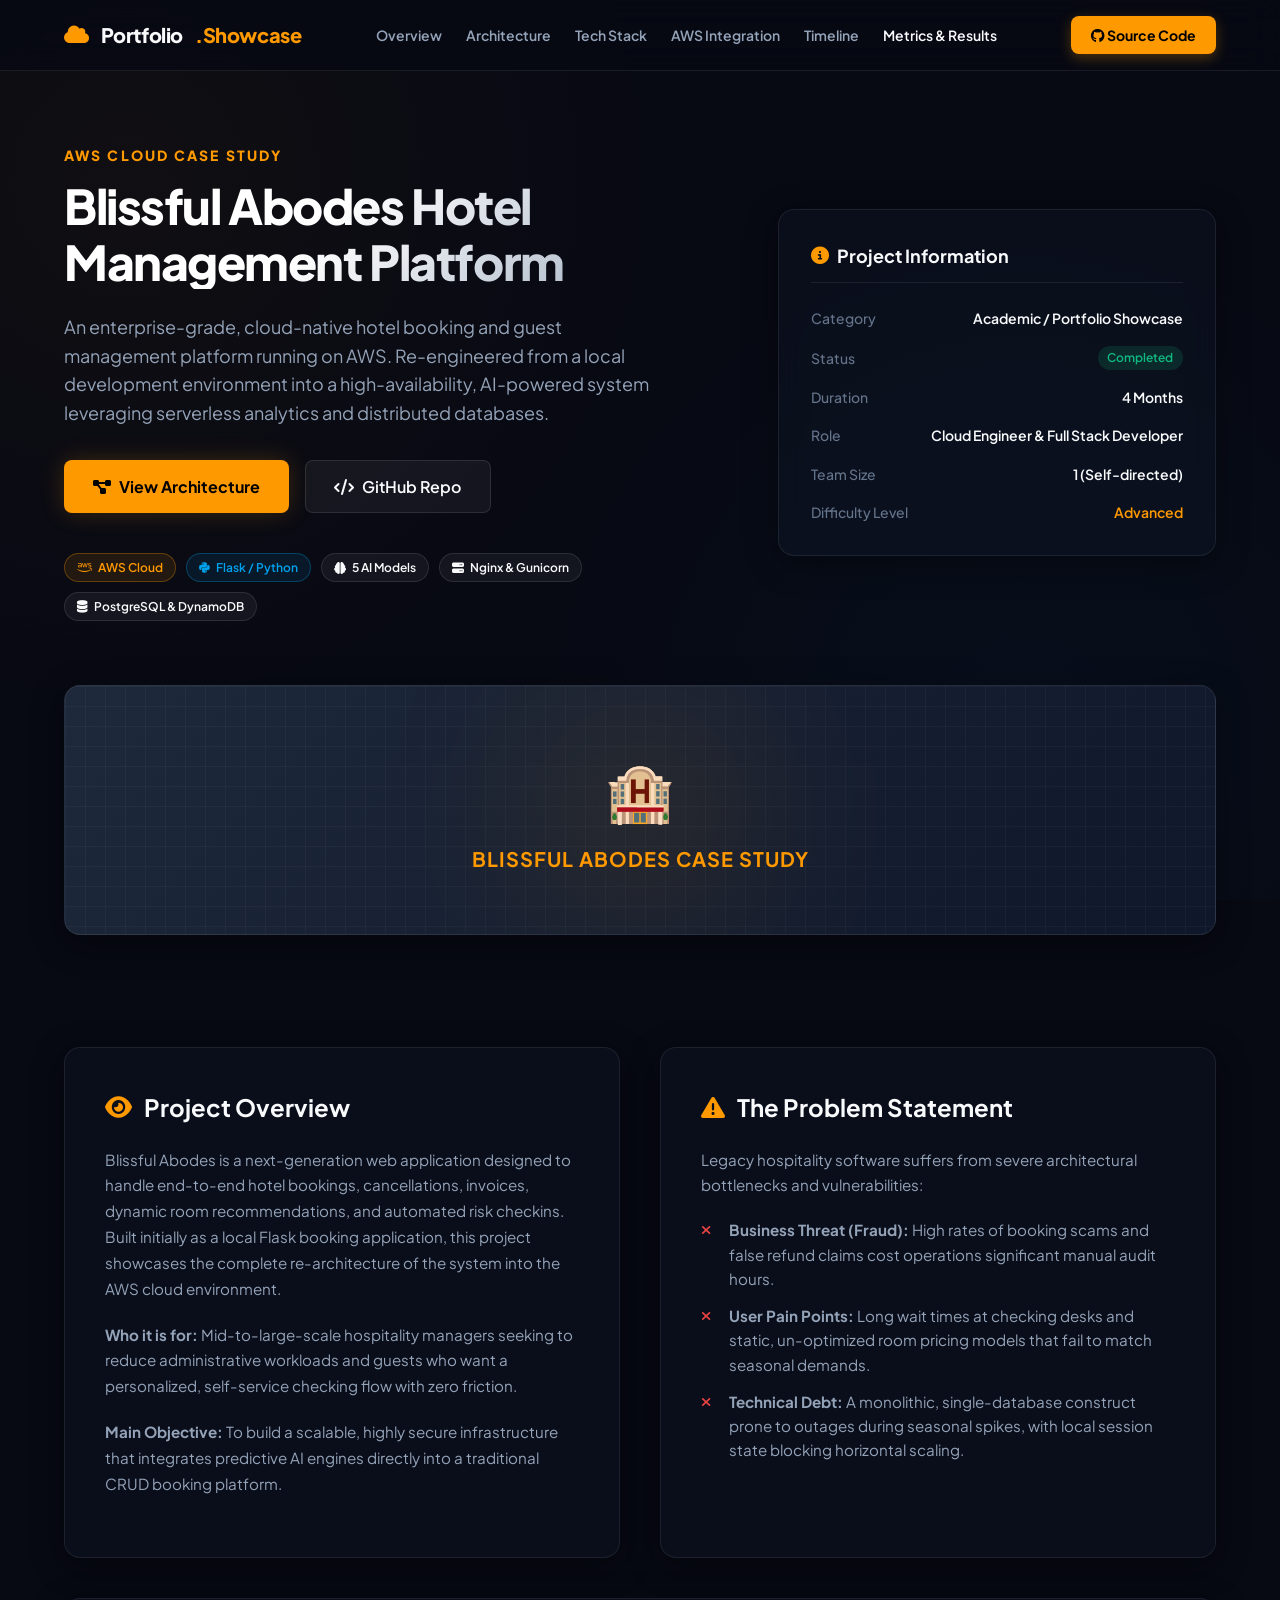
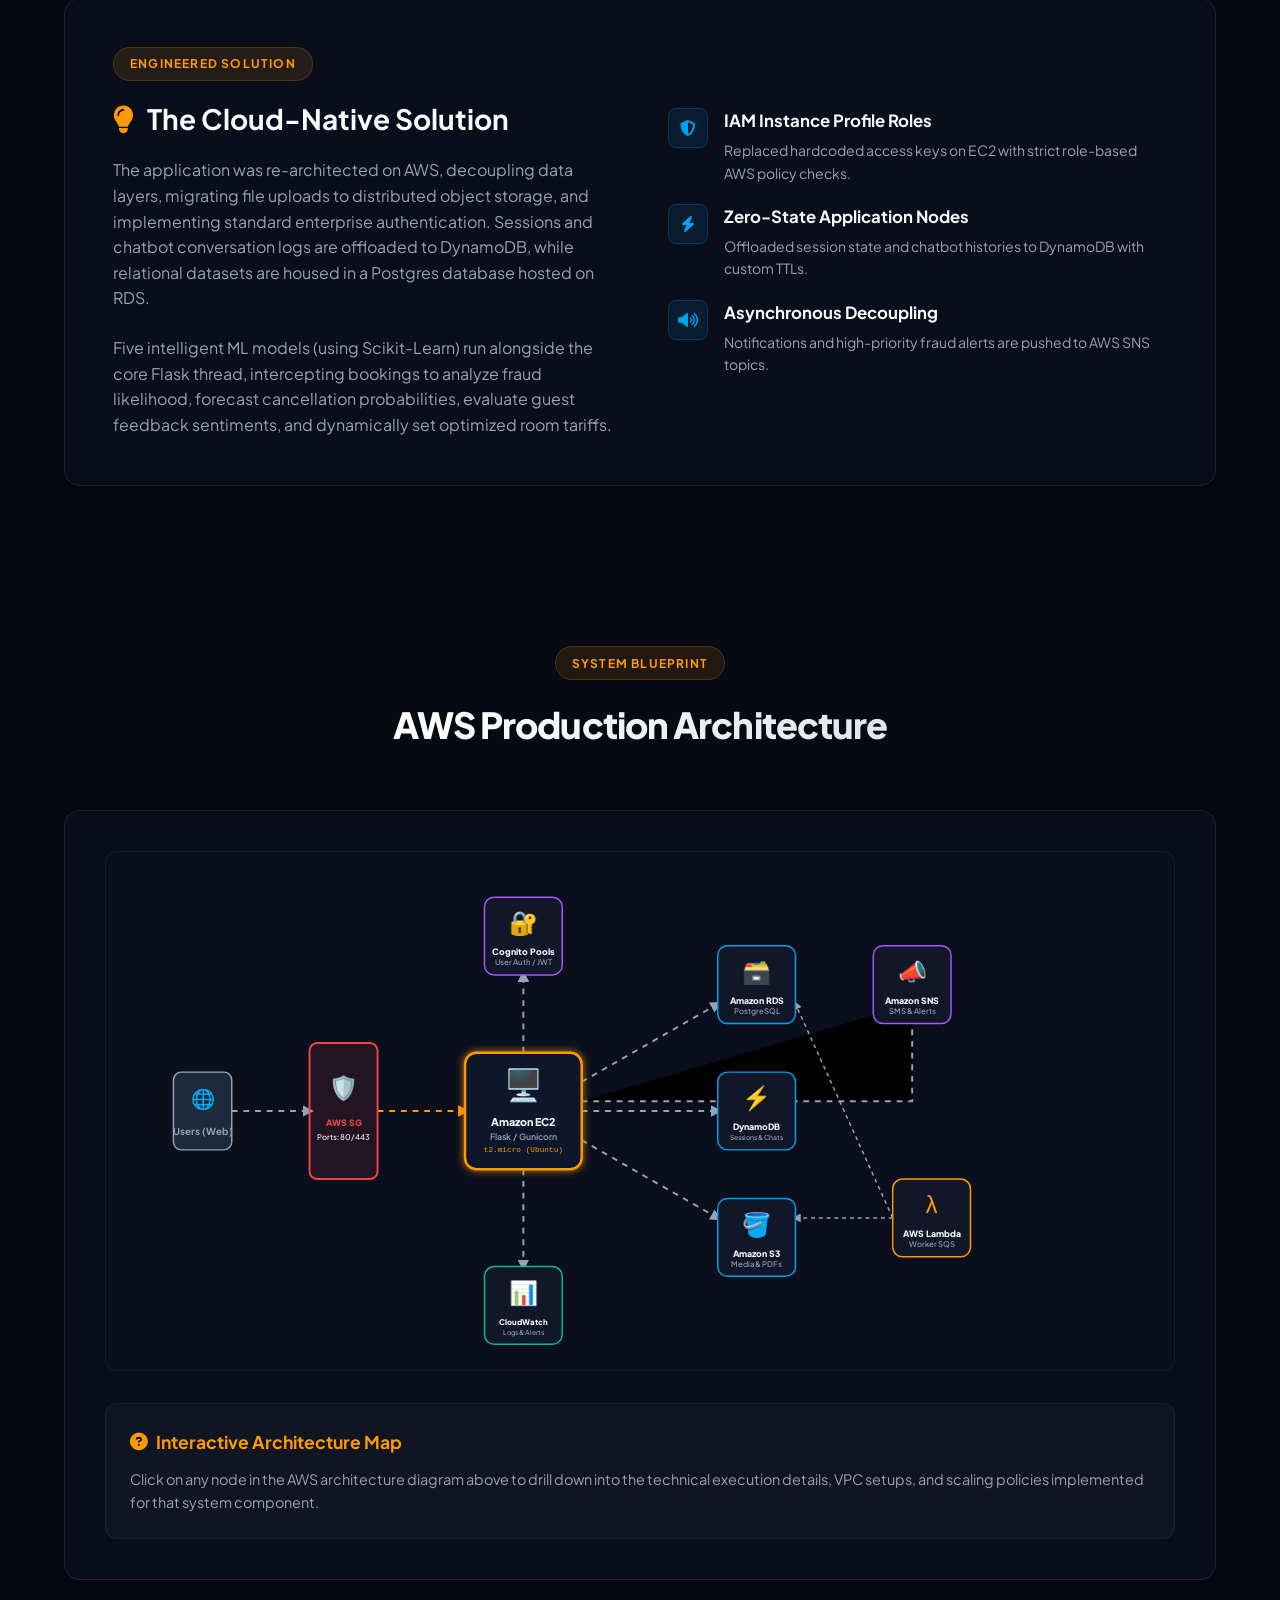
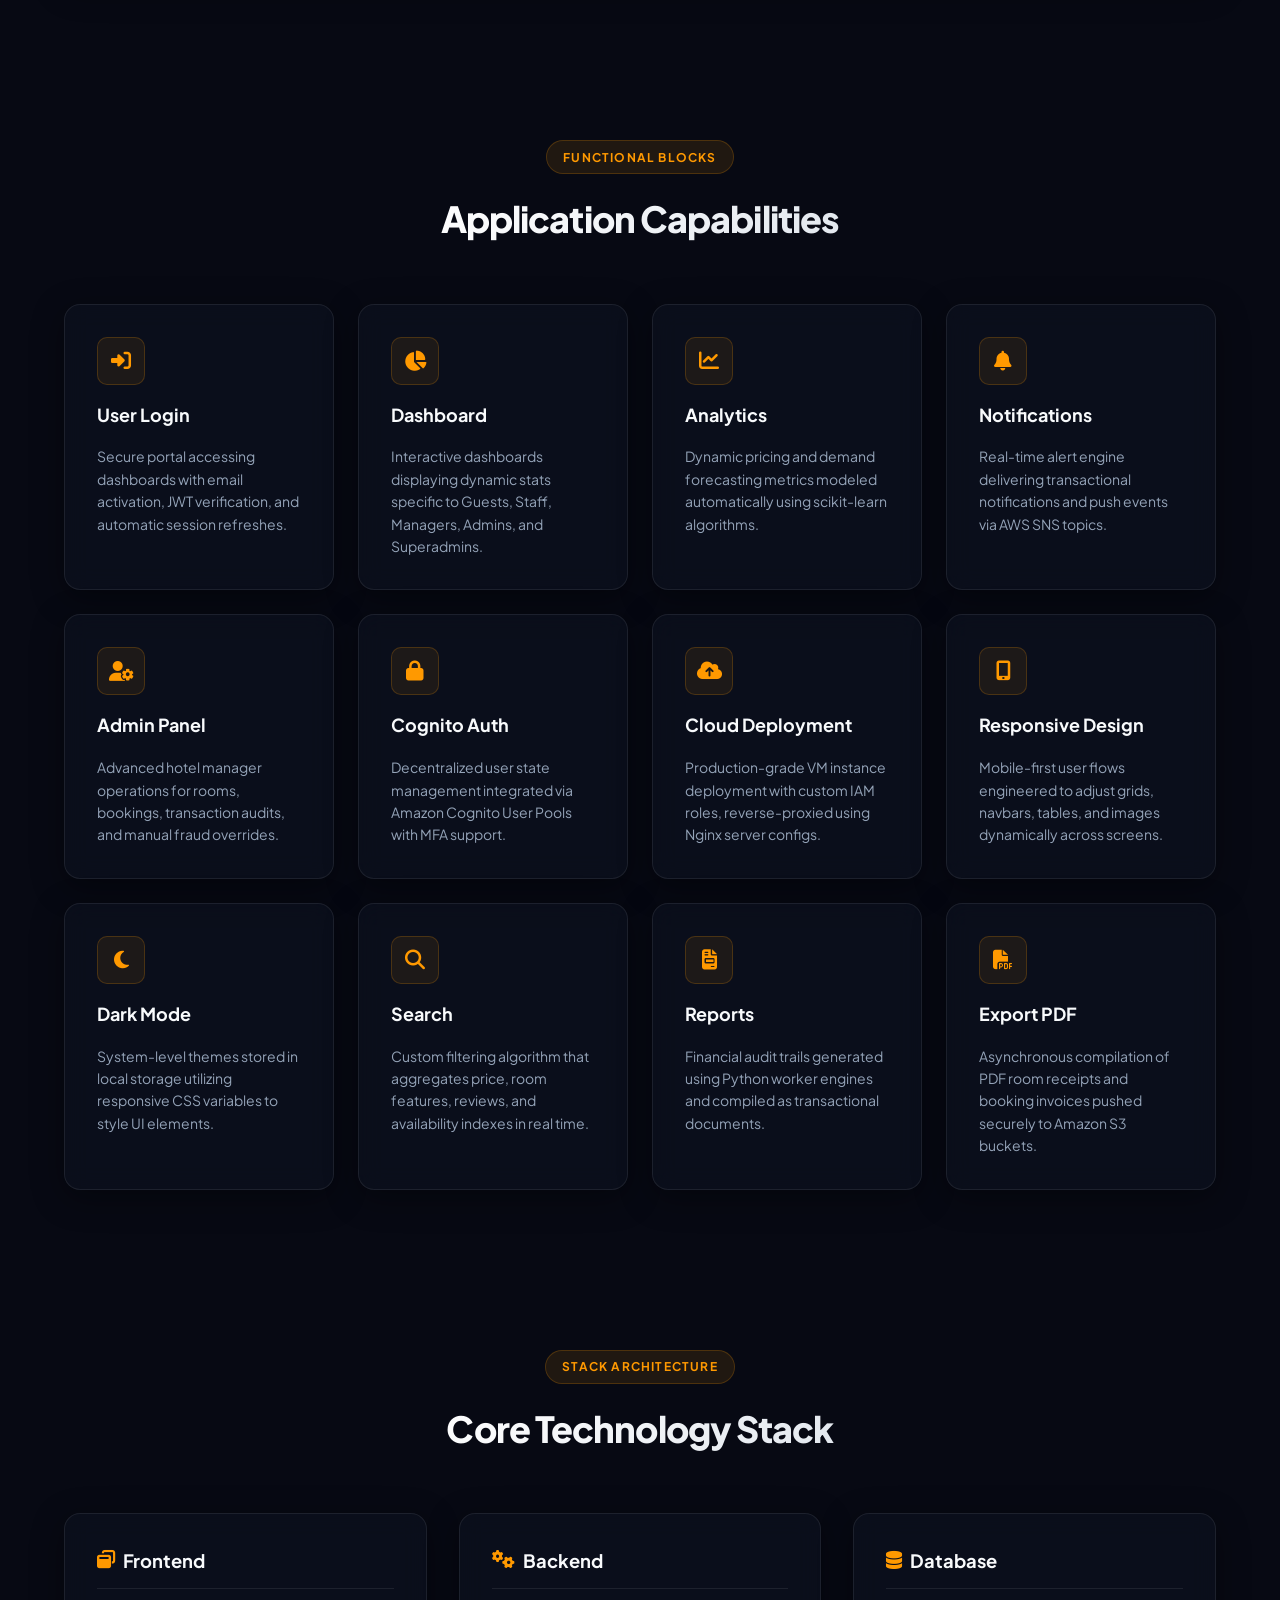
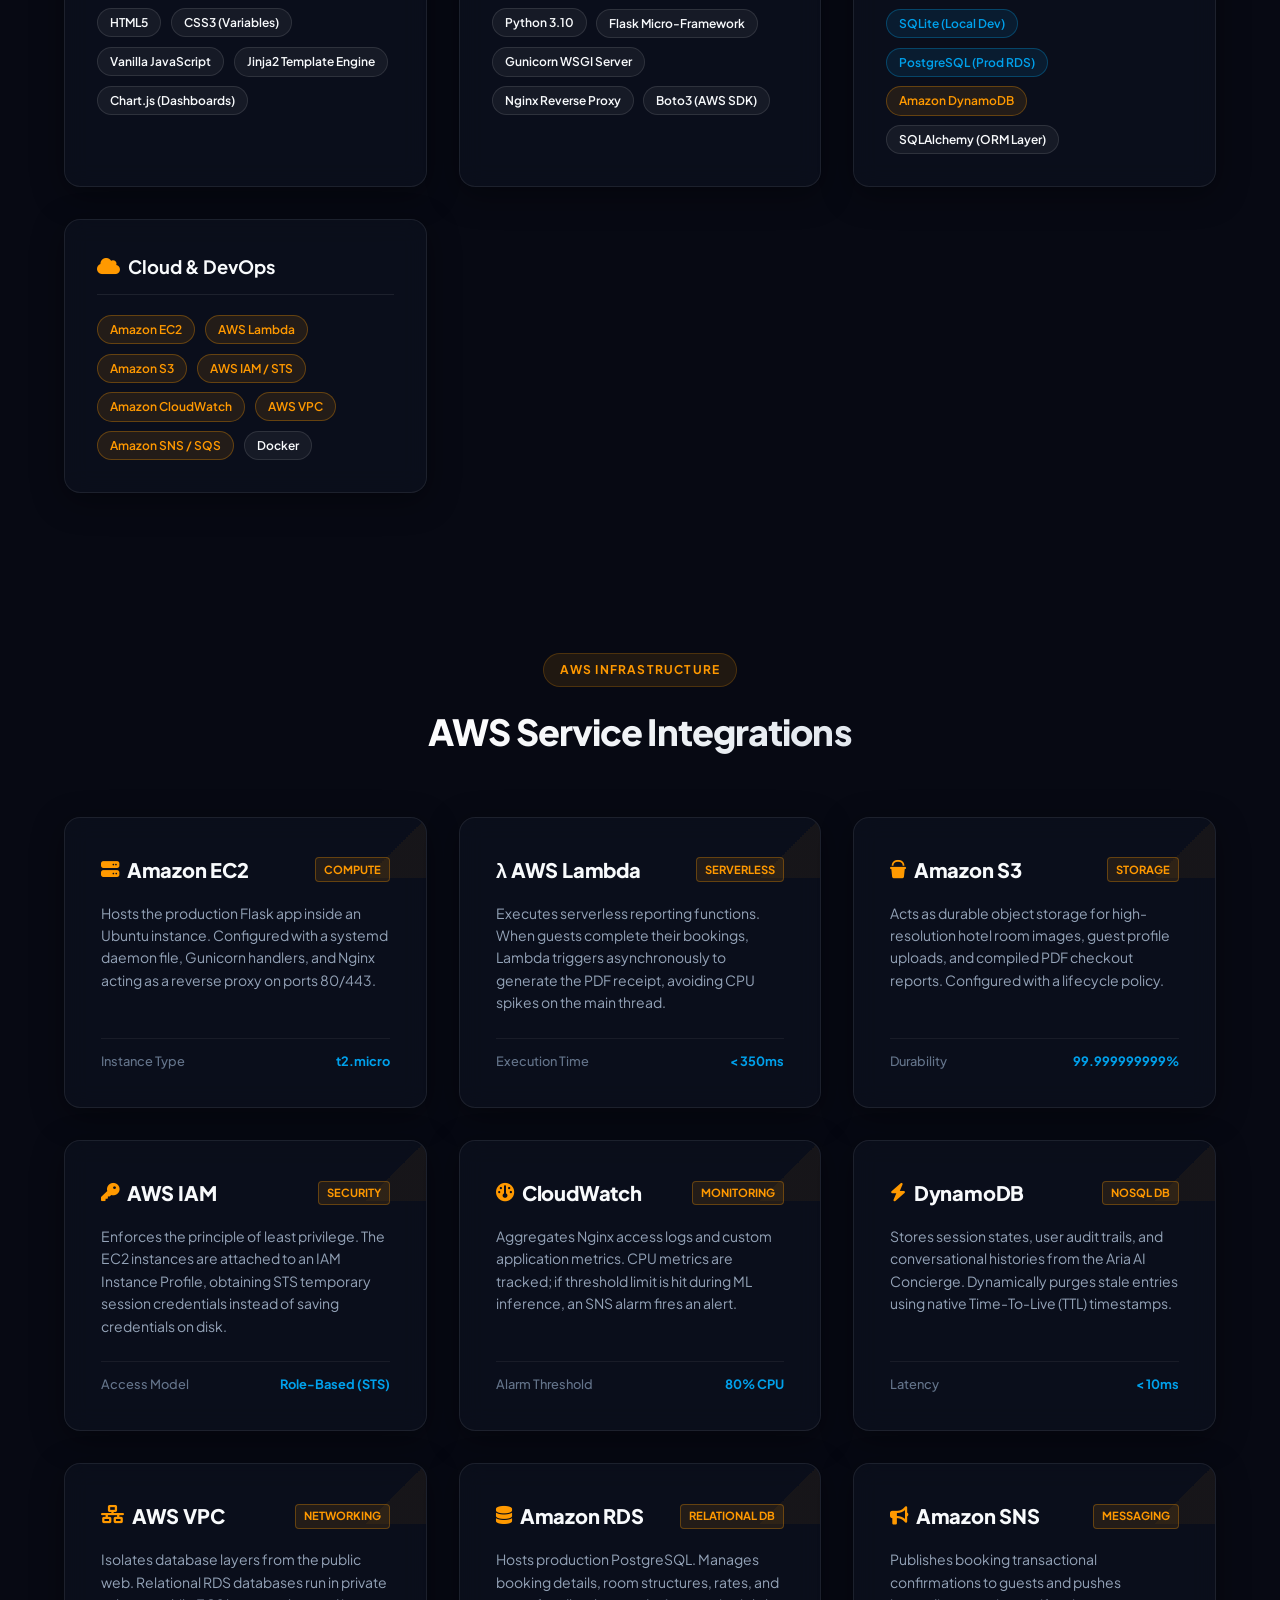
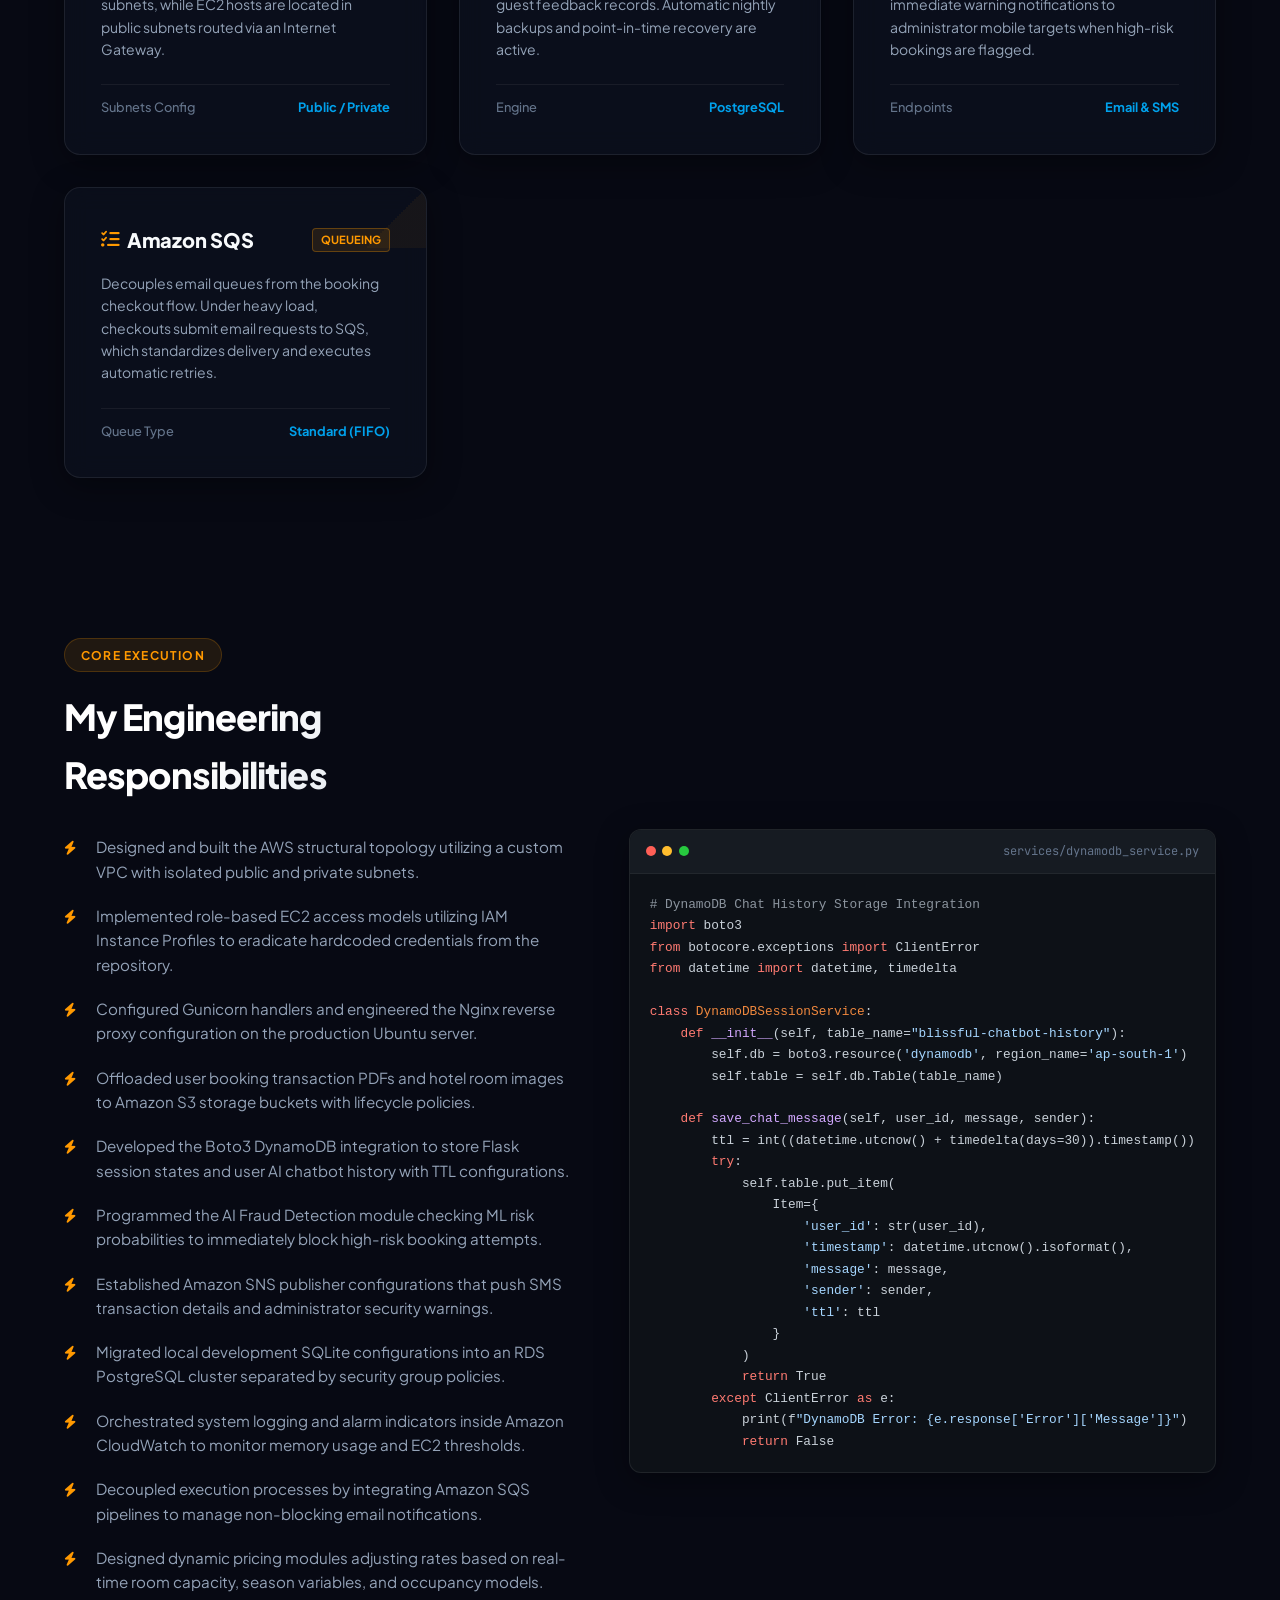
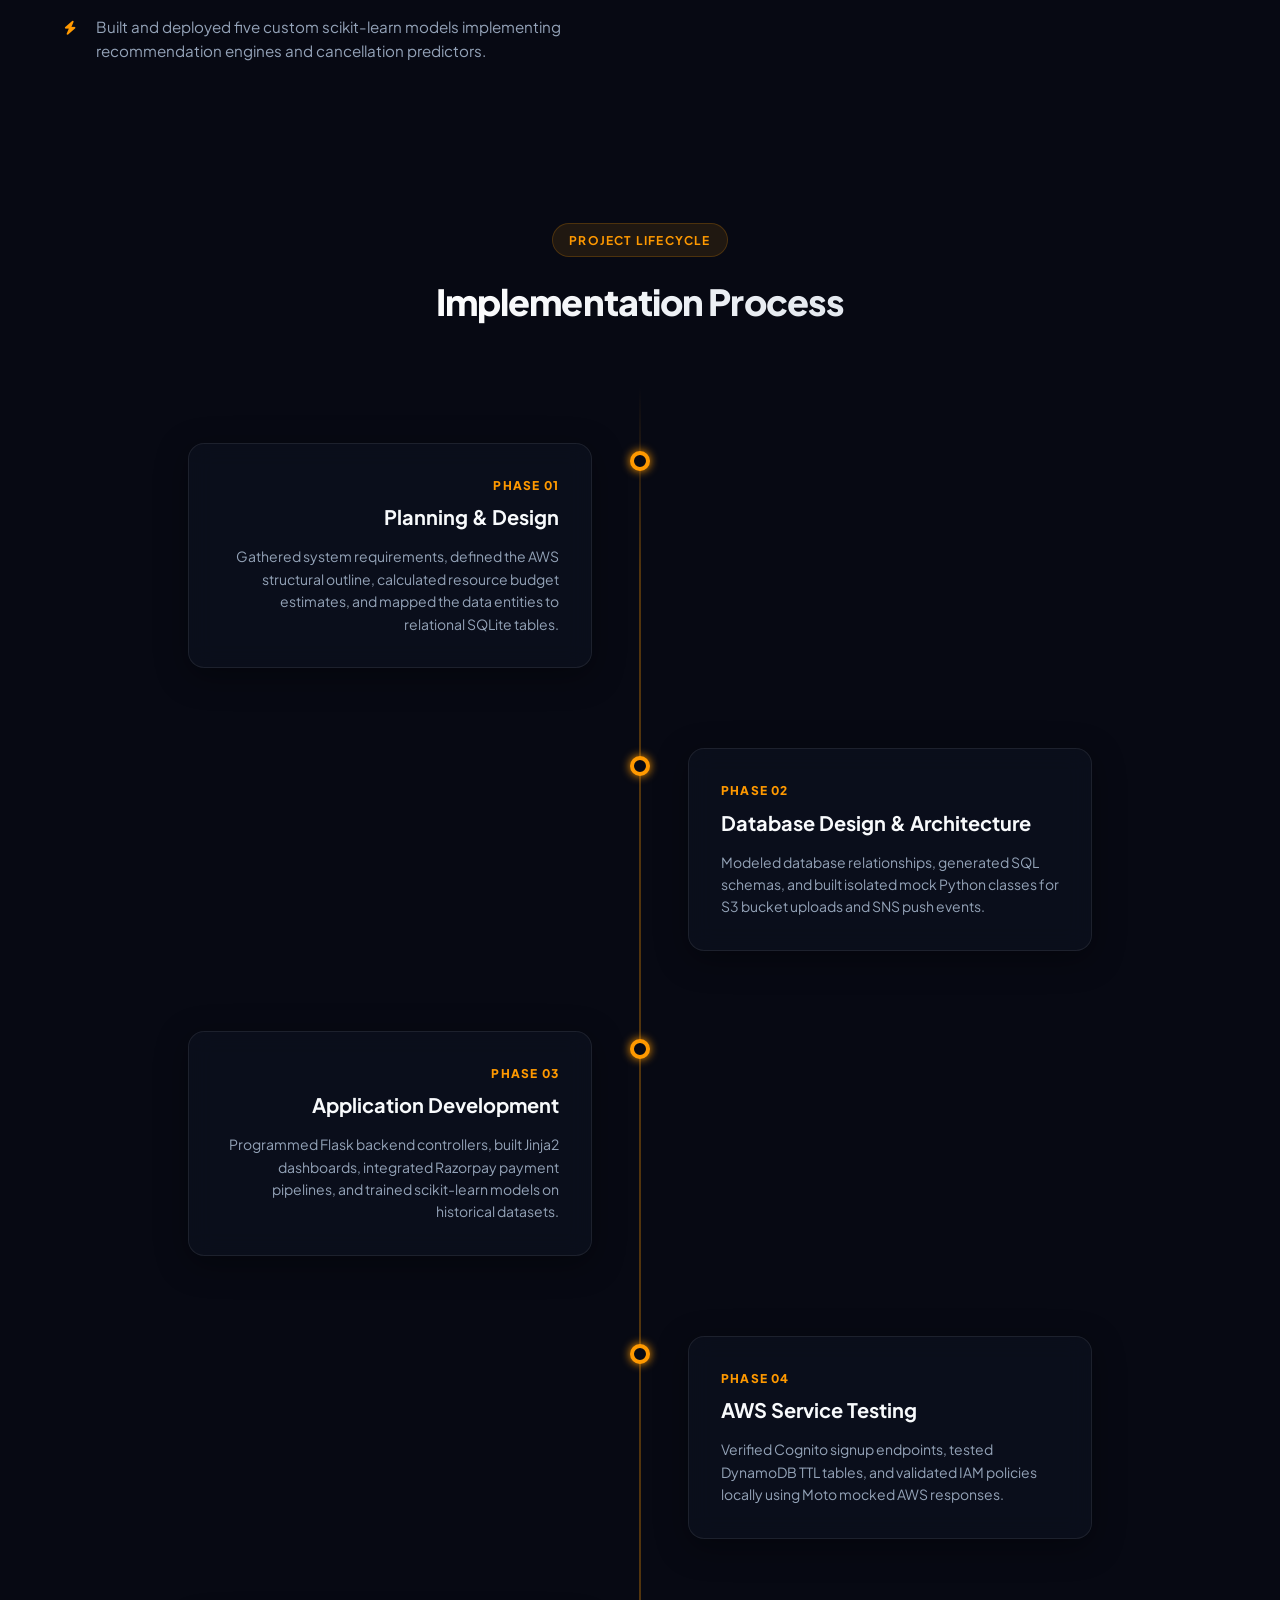
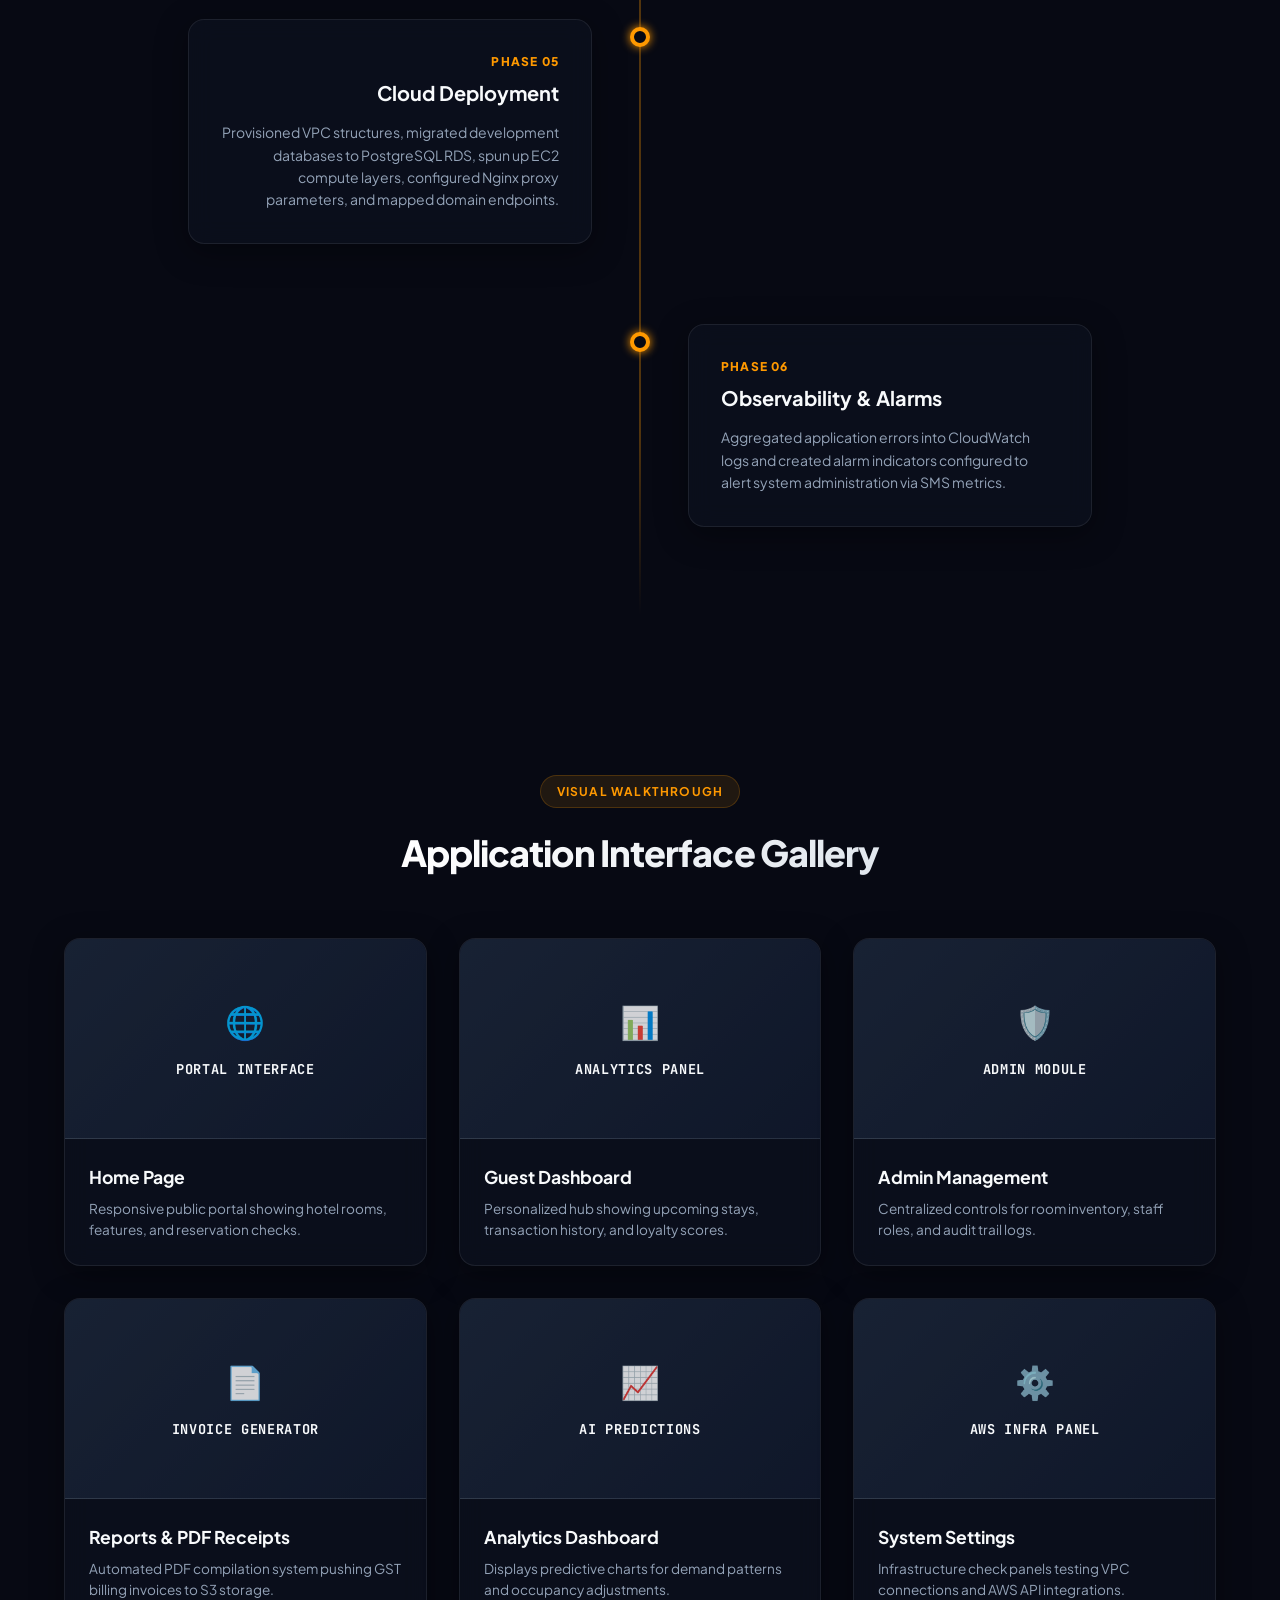
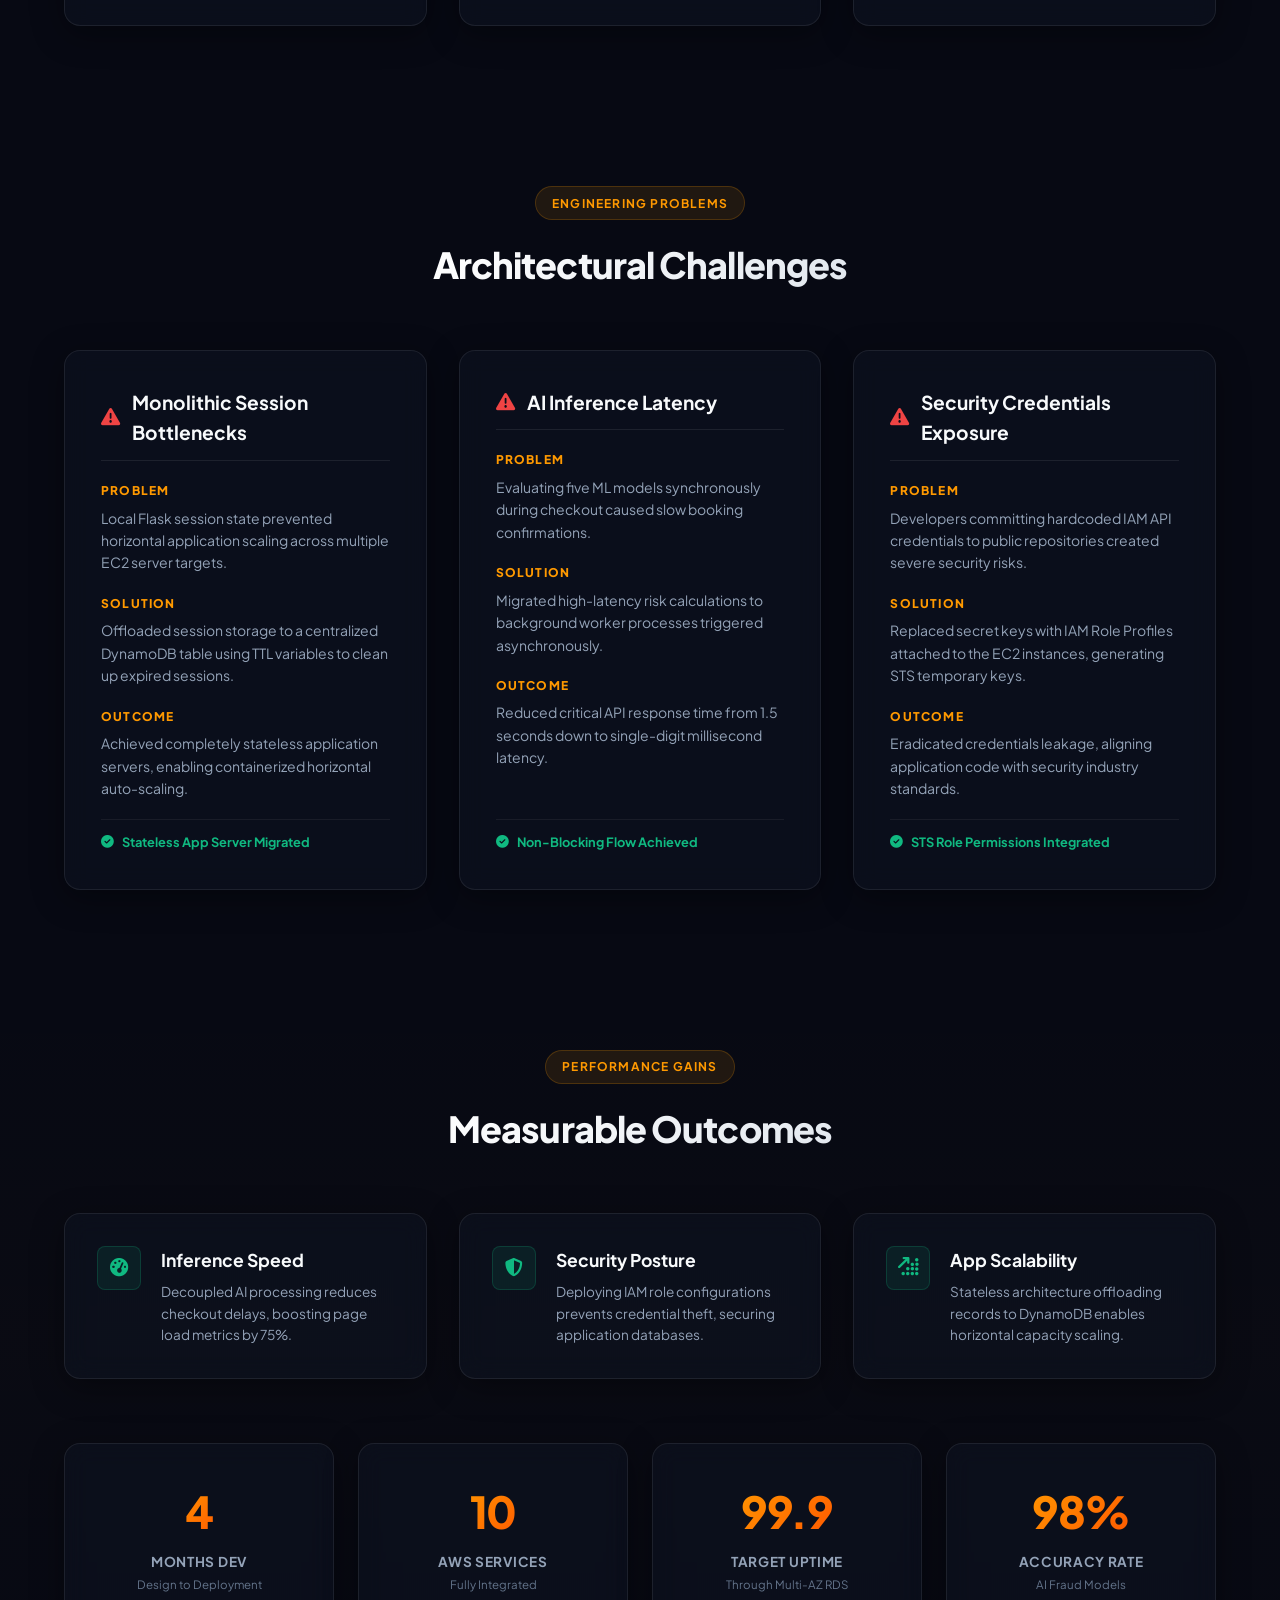
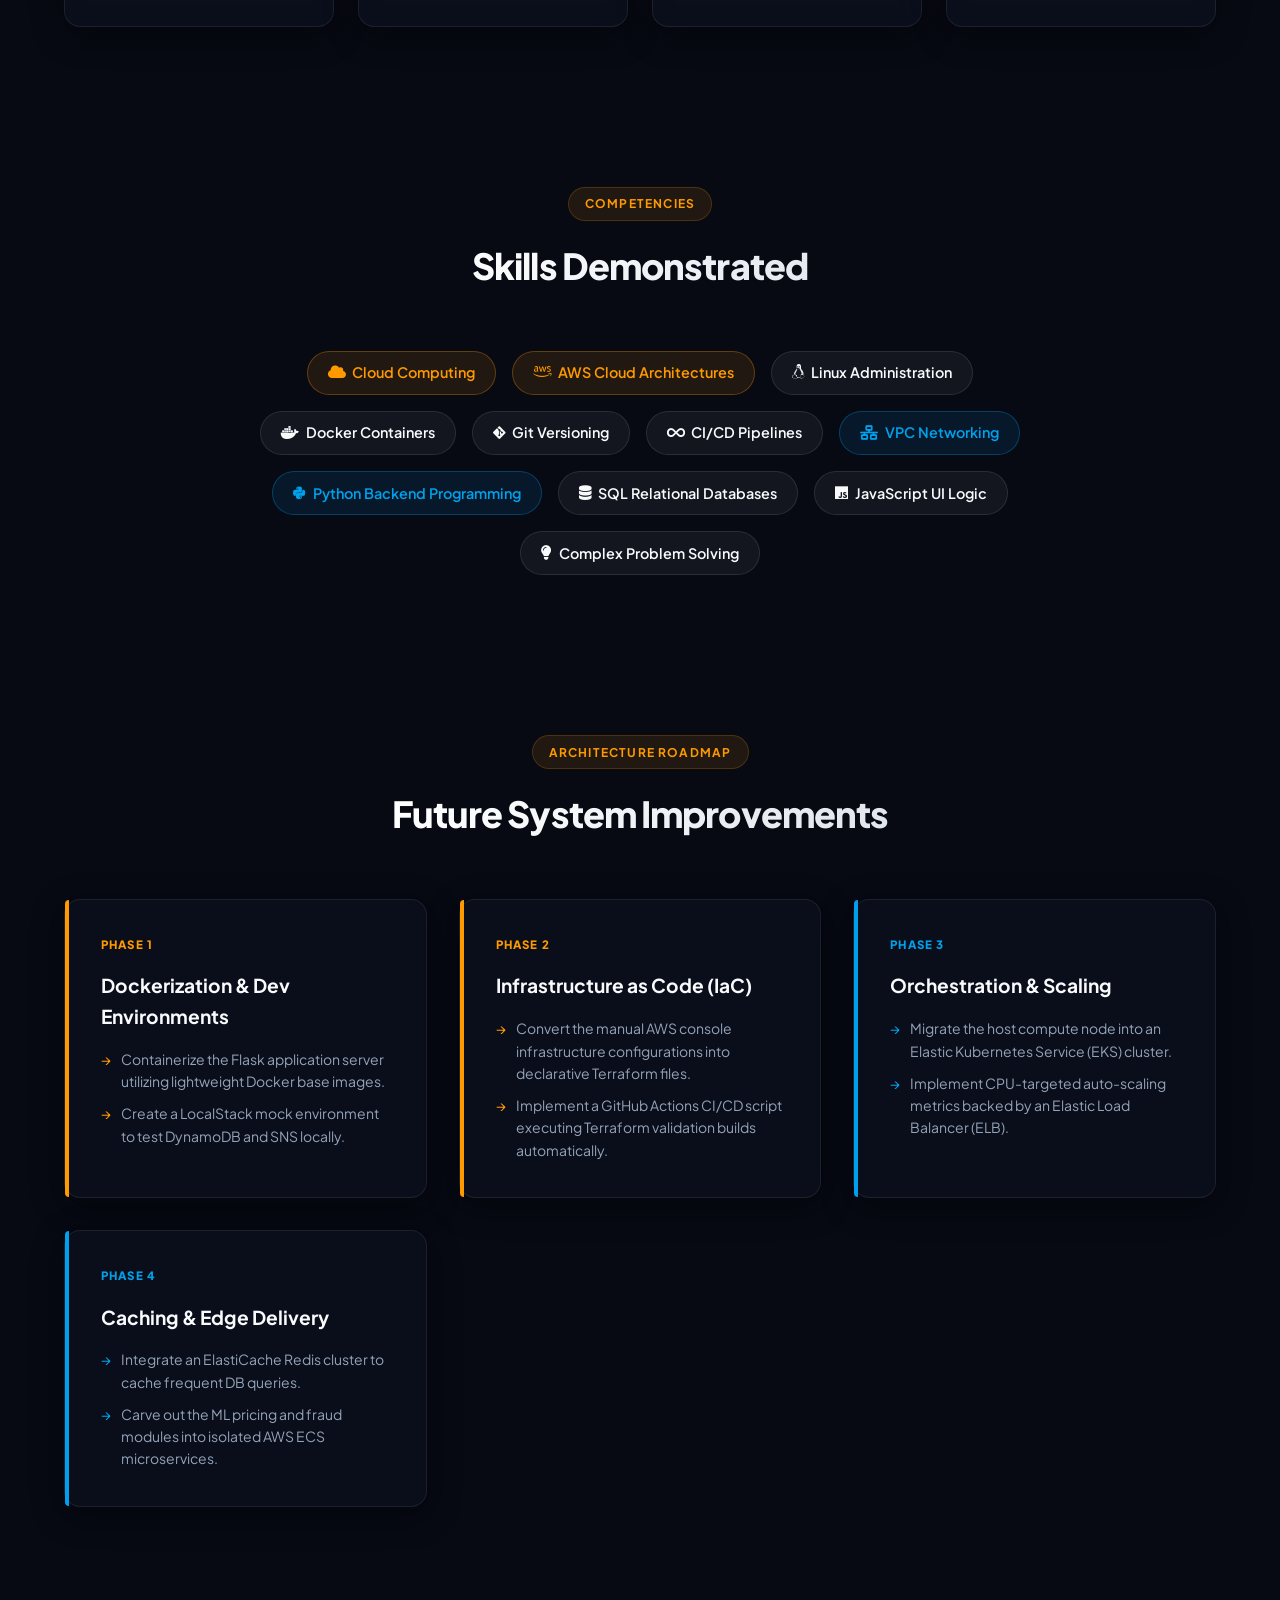
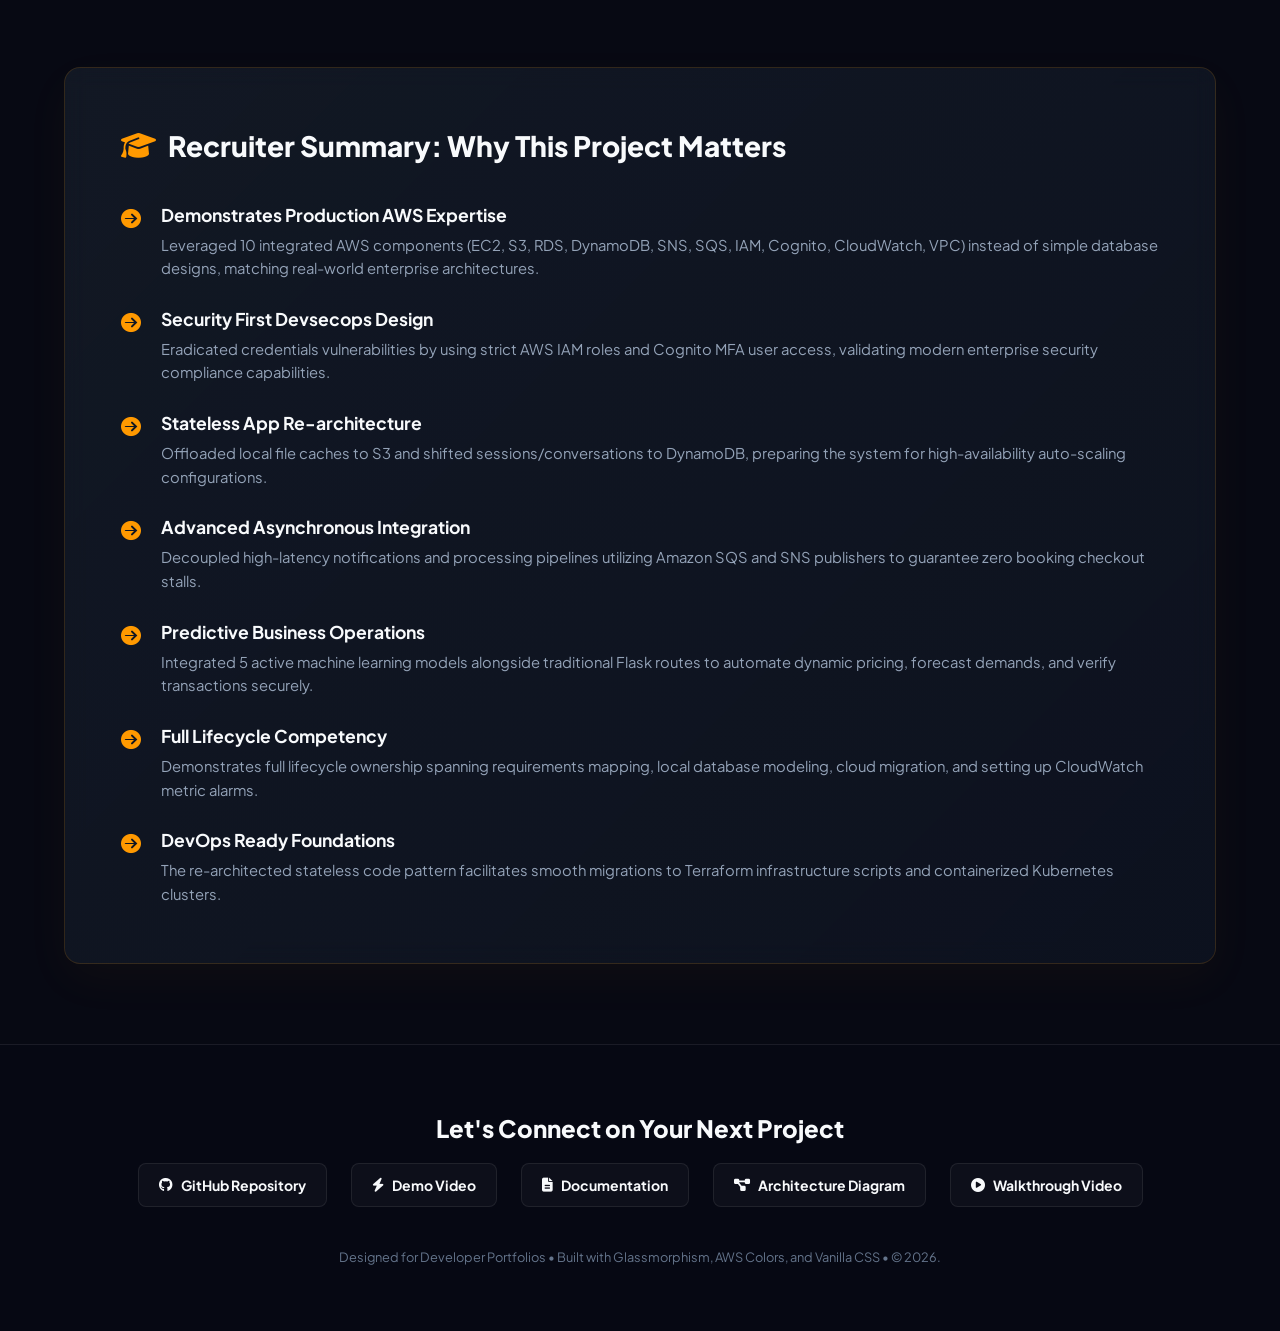
==== commit 4f1860d4: "Update demo links to point to video resources in portfolio pages" ====
--- a/Blissful Abodes.html
+++ b/Blissful Abodes.html
@@ -2585,8 +2585,8 @@
                 <a href="https://github.com" target="_blank" class="footer-link-btn">
                     <i class="fa-brands fa-github"></i> GitHub Repository
                 </a>
-                <a href="#" target="_blank" class="footer-link-btn">
-                    <i class="fa-solid fa-bolt"></i> Live Project Demo
+                <a href="https://drive.google.com/file/d/14X6TGn3DY8g-6M-rV7uJTGDyrsi7HgvD/view?usp=drive_link" target="_blank" class="footer-link-btn">
+                    <i class="fa-solid fa-bolt"></i> Demo Video
                 </a>
                 <a href="#" target="_blank" class="footer-link-btn">
                     <i class="fa-solid fa-file-lines"></i> Documentation
@@ -2594,7 +2594,7 @@
                 <a href="#architecture" class="footer-link-btn">
                     <i class="fa-solid fa-diagram-project"></i> Architecture Diagram
                 </a>
-                <a href="#" target="_blank" class="footer-link-btn">
+                <a href="https://drive.google.com/file/d/14X6TGn3DY8g-6M-rV7uJTGDyrsi7HgvD/view?usp=drive_link" target="_blank" class="footer-link-btn">
                     <i class="fa-solid fa-circle-play"></i> Walkthrough Video
                 </a>
             </div>
